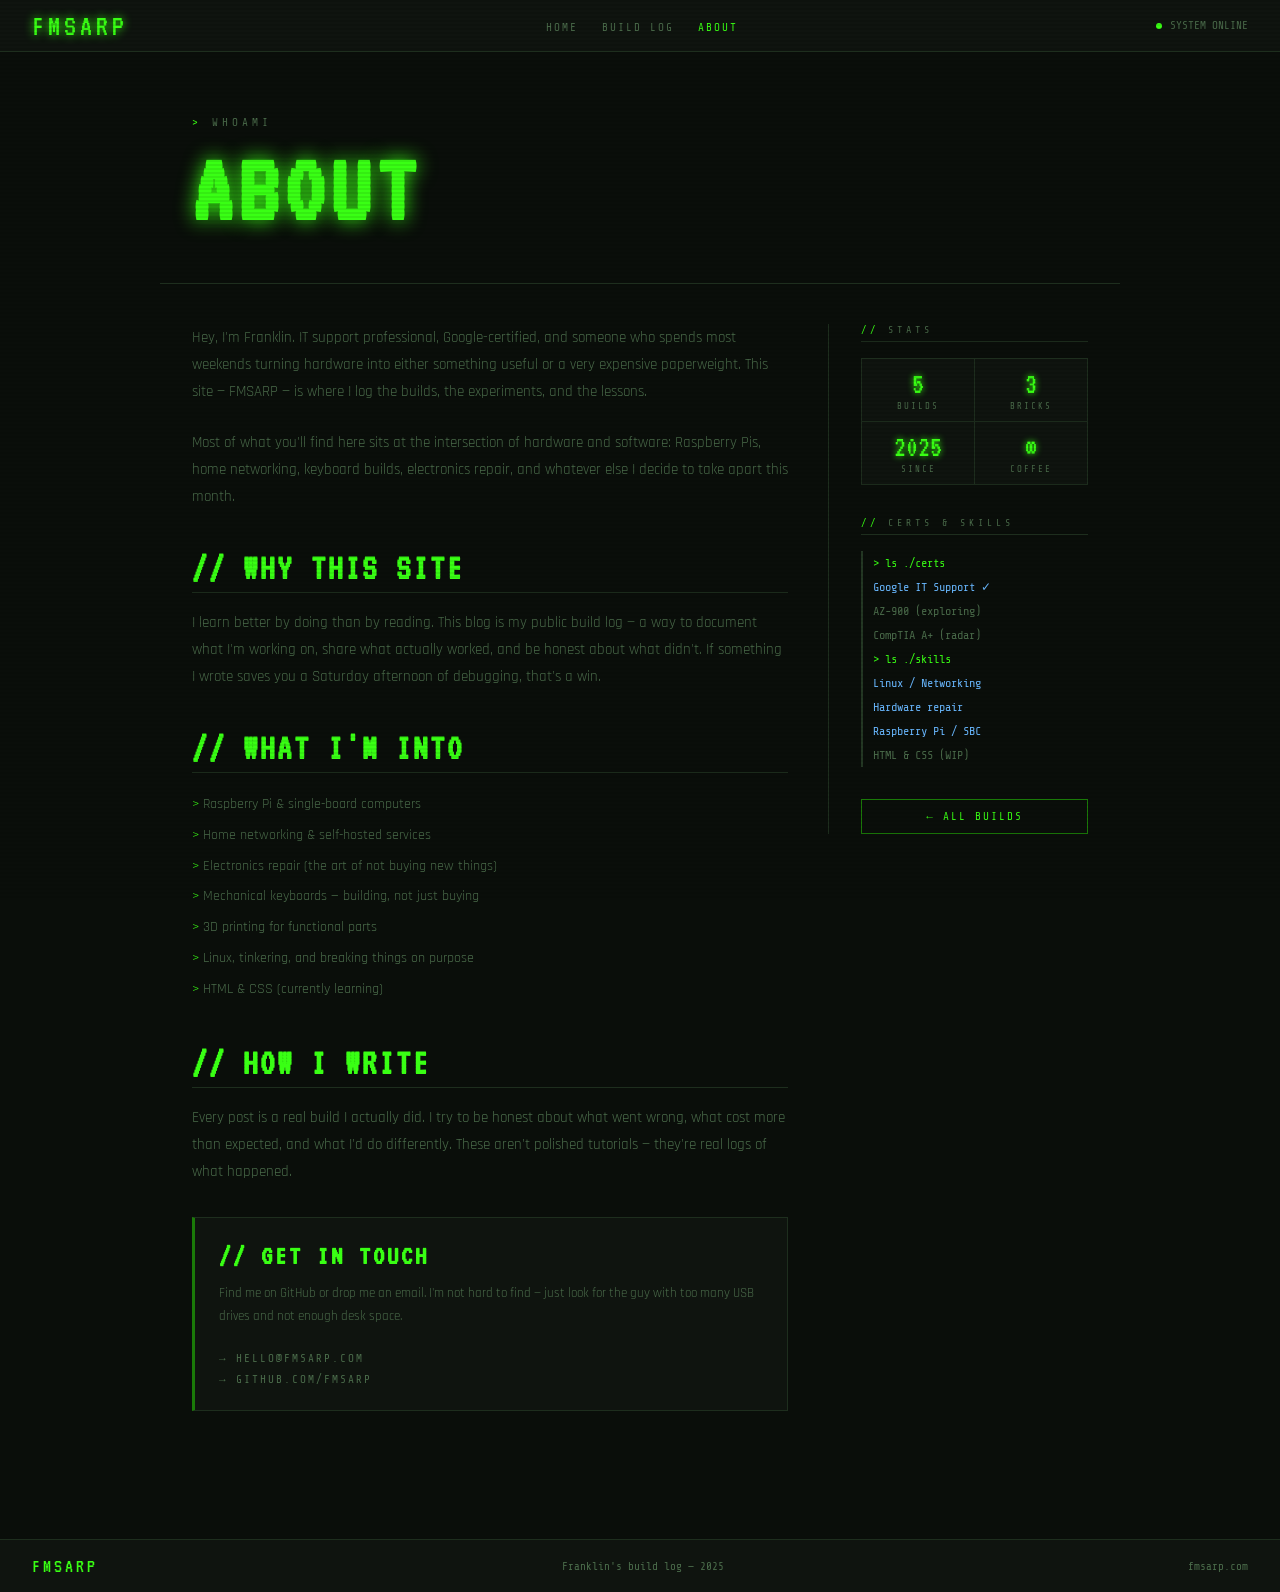
==== about.html @ 79f39f48 "Fixed mobile layout on about and post pages" ====
<!DOCTYPE html>
<html lang="en">
<head>
  <meta charset="UTF-8">
  <meta name="viewport" content="width=device-width, initial-scale=1.0">
  <title>About — FMSARP</title>
  <link rel="stylesheet" href="css/style.css">
  <style>
    .page-hero {
      padding: 4rem 2rem 3rem;
      max-width: 960px;
      margin: 0 auto;
      border-bottom: 1px solid var(--border);
    }

    .page-hero h1 {
      font-family: var(--font-display);
      font-size: clamp(60px, 12vw, 100px);
      color: var(--green);
      text-shadow: 0 0 20px var(--green);
      line-height: 0.9;
      letter-spacing: 6px;
    }

    main {
      max-width: 960px;
      margin: 0 auto;
      padding: 2.5rem 2rem 4rem;
      display: grid;
      grid-template-columns: 1fr 260px;
      gap: 2.5rem;
      align-items: start;
    }

    .about-content p {
      font-family: var(--font-body);
      font-size: 15px;
      color: var(--text-dim);
      line-height: 1.8;
      margin-bottom: 1.5rem;
    }

    .about-content h2 {
      font-family: var(--font-display);
      font-size: 36px;
      color: var(--green);
      letter-spacing: 3px;
      margin: 2.5rem 0 1rem;
      padding-bottom: 6px;
      border-bottom: 1px solid var(--border);
    }

    .about-content ul {
      font-family: var(--font-body);
      font-size: 14px;
      color: var(--text-dim);
      line-height: 2.2;
      padding-left: 0;
      margin-bottom: 1.5rem;
      list-style: none;
    }

    .about-content ul li::before { content: '> '; color: var(--green); }

    .contact-block {
      background: var(--bg2);
      border: 1px solid var(--border);
      border-left: 3px solid var(--green-dim);
      padding: 1.5rem;
      margin-top: 2rem;
    }

    .contact-block h3 {
      font-family: var(--font-display);
      font-size: 28px;
      color: var(--green);
      letter-spacing: 3px;
      margin-bottom: 0.75rem;
    }

    .contact-block p {
      font-family: var(--font-body);
      font-size: 13px;
      color: var(--text-dim);
      line-height: 1.8;
    }

    @media (max-width: 768px) {
      .page-hero { padding: 2rem 1rem 1.5rem; }
      main { grid-template-columns: 1fr !important; padding: 1.5rem 1rem 3rem; }
      aside { border-left: none; border-top: 1px solid var(--border); padding-left: 0; padding-top: 2rem; }
    }
  </style>
</head>
<body>

<nav>
  <a class="nav-logo" href="index.html">FMSARP</a>
  <ul class="nav-links">
    <li><a href="index.html">Home</a></li>
    <li><a href="index.html#builds">Build Log</a></li>
    <li><a href="about.html" class="active">About</a></li>
  </ul>
  <div class="nav-right">
    <div class="status-dot"></div>
    SYSTEM ONLINE
  </div>
</nav>

<div class="page-hero">
  <p style="font-size:11px; letter-spacing:4px; color:var(--text-dim); text-transform:uppercase; margin-bottom:1rem;"><span style="color:var(--green)">&gt;</span> whoami</p>
  <h1>ABOUT</h1>
</div>

<main>
  <div class="about-content">
    <p>Hey, I'm Franklin. IT support professional, Google-certified, and someone who spends most weekends turning hardware into either something useful or a very expensive paperweight. This site — FMSARP — is where I log the builds, the experiments, and the lessons.</p>

    <p>Most of what you'll find here sits at the intersection of hardware and software: Raspberry Pis, home networking, keyboard builds, electronics repair, and whatever else I decide to take apart this month.</p>

    <h2>// WHY THIS SITE</h2>

    <p>I learn better by doing than by reading. This blog is my public build log — a way to document what I'm working on, share what actually worked, and be honest about what didn't. If something I wrote saves you a Saturday afternoon of debugging, that's a win.</p>

    <h2>// WHAT I'M INTO</h2>

    <ul>
      <li>Raspberry Pi &amp; single-board computers</li>
      <li>Home networking &amp; self-hosted services</li>
      <li>Electronics repair (the art of not buying new things)</li>
      <li>Mechanical keyboards — building, not just buying</li>
      <li>3D printing for functional parts</li>
      <li>Linux, tinkering, and breaking things on purpose</li>
      <li>HTML &amp; CSS (currently learning)</li>
    </ul>

    <h2>// HOW I WRITE</h2>

    <p>Every post is a real build I actually did. I try to be honest about what went wrong, what cost more than expected, and what I'd do differently. These aren't polished tutorials — they're real logs of what happened.</p>

    <div class="contact-block">
      <h3>// GET IN TOUCH</h3>
      <p>Find me on GitHub or drop me an email. I'm not hard to find — just look for the guy with too many USB drives and not enough desk space.</p>
      <div style="margin-top:1rem; display:flex; flex-direction:column; gap:8px;">
        <a href="mailto:hello@fmsarp.com" style="font-size:11px; color:var(--text-dim); text-decoration:none; letter-spacing:2px; text-transform:uppercase; transition:color 0.15s;" onmouseover="this.style.color='var(--green)'" onmouseout="this.style.color='var(--text-dim)'">→ hello@fmsarp.com</a>
        <a href="https://github.com/fmsarp" target="_blank" style="font-size:11px; color:var(--text-dim); text-decoration:none; letter-spacing:2px; text-transform:uppercase; transition:color 0.15s;" onmouseover="this.style.color='var(--green)'" onmouseout="this.style.color='var(--text-dim)'">→ github.com/fmsarp</a>
      </div>
    </div>
  </div>

  <aside>
    <div class="sidebar-block">
      <span class="section-label">Stats</span>
      <div class="stat-grid" style="margin-top:1rem;">
        <div class="stat-item"><span class="stat-num">5</span><span class="stat-lbl">Builds</span></div>
        <div class="stat-item"><span class="stat-num">3</span><span class="stat-lbl">Bricks</span></div>
        <div class="stat-item"><span class="stat-num">2025</span><span class="stat-lbl">Since</span></div>
        <div class="stat-item"><span class="stat-num">∞</span><span class="stat-lbl">Coffee</span></div>
      </div>
    </div>

    <div class="sidebar-block">
      <span class="section-label">Certs &amp; skills</span>
      <div class="terminal-block" style="margin-top:1rem;">
        <div class="cmd">&gt; ls ./certs</div>
        <div class="out ok">Google IT Support ✓</div>
        <div class="out">AZ-900 (exploring)</div>
        <div class="out">CompTIA A+ (radar)</div>
        <div class="cmd">&gt; ls ./skills</div>
        <div class="out ok">Linux / Networking</div>
        <div class="out ok">Hardware repair</div>
        <div class="out ok">Raspberry Pi / SBC</div>
        <div class="out">HTML &amp; CSS (WIP)</div>
      </div>
    </div>

    <a class="btn-primary" href="index.html" style="text-align:center;">← All builds</a>
  </aside>
</main>

<footer>
  <span class="logo">FMSARP</span>
  <span>Franklin's build log &mdash; 2025</span>
  <span>fmsarp.com</span>
</footer>

</body>
</html>
---- css/style.css ----
@import url('https://fonts.googleapis.com/css2?family=Share+Tech+Mono&family=VT323&family=Rajdhani:wght@400;600&display=swap');

*, *::before, *::after { box-sizing: border-box; margin: 0; padding: 0; }

:root {
  --green: #39ff14;
  --green-dim: #1a7a08;
  --green-glow: rgba(57,255,20,0.12);
  --amber: #ffb300;
  --blue: #69b8ff;
  --red: #ff4444;
  --bg: #0a0e0a;
  --bg2: #0f140f;
  --bg3: #141a14;
  --bg4: #1a221a;
  --border: #1e2e1e;
  --border2: #243824;
  --text: #c8e6c9;
  --text-dim: #4a6b4a;
  --text-mid: #7aaa7a;
  --font-mono: 'Share Tech Mono', monospace;
  --font-display: 'VT323', monospace;
  --font-body: 'Rajdhani', sans-serif;
}

body {
  background: var(--bg);
  color: var(--text);
  font-family: var(--font-mono);
  min-height: 100vh;
  overflow-x: hidden;
}

body::after {
  content: '';
  position: fixed;
  inset: 0;
  background: repeating-linear-gradient(0deg, transparent, transparent 2px, rgba(0,0,0,0.07) 2px, rgba(0,0,0,0.07) 4px);
  pointer-events: none;
  z-index: 999;
}

/* NAV */
nav {
  border-bottom: 1px solid var(--border);
  padding: 0 2rem;
  display: flex;
  align-items: center;
  justify-content: space-between;
  height: 52px;
  background: var(--bg2);
  position: sticky;
  top: 0;
  z-index: 100;
}

.nav-logo {
  font-family: var(--font-display);
  font-size: 30px;
  color: var(--green);
  letter-spacing: 4px;
  text-shadow: 0 0 10px var(--green);
  text-decoration: none;
}

.nav-links { display: flex; gap: 1.5rem; list-style: none; }

.nav-links a {
  font-size: 11px;
  color: var(--text-dim);
  text-decoration: none;
  letter-spacing: 2px;
  text-transform: uppercase;
  transition: color 0.2s;
}

.nav-links a:hover, .nav-links a.active { color: var(--green); }

.nav-right {
  display: flex;
  align-items: center;
  gap: 8px;
  font-size: 11px;
  color: var(--text-dim);
}

.status-dot {
  width: 6px; height: 6px;
  border-radius: 50%;
  background: var(--green);
  animation: blink 1.4s step-end infinite;
}

@keyframes blink { 0%,100%{opacity:1} 50%{opacity:0.15} }

/* TICKER */
.ticker {
  border-bottom: 1px solid var(--border);
  padding: 7px 0;
  background: var(--bg3);
  font-size: 11px;
  color: var(--text-dim);
  letter-spacing: 2px;
  text-transform: uppercase;
  white-space: nowrap;
  overflow: hidden;
}

.ticker-inner { display: inline-block; animation: scroll-left 32s linear infinite; }
.ticker-inner span { color: var(--green); margin: 0 12px; }

@keyframes scroll-left { from { transform: translateX(0); } to { transform: translateX(-50%); } }

/* SECTION LABEL */
.section-label { font-size: 10px; letter-spacing: 4px; text-transform: uppercase; color: var(--text-dim); }
.section-label::before { content: '// '; color: var(--green); }

.section-header {
  display: flex;
  align-items: center;
  justify-content: space-between;
  margin-bottom: 1.5rem;
  padding-bottom: 8px;
  border-bottom: 1px solid var(--border);
}

.section-header-right { font-size: 10px; color: var(--text-dim); letter-spacing: 1px; }

/* BUTTONS */
.btn-primary {
  display: inline-block;
  padding: 10px 20px;
  background: transparent;
  border: 1px solid var(--green-dim);
  color: var(--green);
  font-family: var(--font-mono);
  font-size: 11px;
  letter-spacing: 2px;
  text-transform: uppercase;
  text-decoration: none;
  cursor: pointer;
  transition: background 0.2s, border-color 0.2s;
}

.btn-primary:hover { background: var(--green-glow); border-color: var(--green); }

.btn-secondary {
  display: inline-block;
  padding: 10px 20px;
  background: transparent;
  border: 1px solid var(--border2);
  color: var(--text-dim);
  font-family: var(--font-mono);
  font-size: 11px;
  letter-spacing: 2px;
  text-transform: uppercase;
  text-decoration: none;
  cursor: pointer;
  transition: color 0.2s, border-color 0.2s;
}

.btn-secondary:hover { color: var(--text); border-color: var(--text-dim); }

/* TAG PILLS */
.tag-cloud { display: flex; flex-wrap: wrap; gap: 6px; }

.tag-pill {
  font-size: 10px;
  padding: 3px 9px;
  border: 1px solid var(--border);
  background: transparent;
  color: var(--text-dim);
  cursor: pointer;
  transition: all 0.15s;
  letter-spacing: 1px;
  text-transform: uppercase;
  font-family: var(--font-mono);
  text-decoration: none;
  display: inline-block;
}

.tag-pill:hover { color: var(--green); border-color: var(--green-dim); }

/* SIDEBAR */
aside { border-left: 1px solid var(--border); padding-left: 2rem; display: flex; flex-direction: column; gap: 2rem; }

.sidebar-block .section-label { display: block; margin-bottom: 1rem; padding-bottom: 6px; border-bottom: 1px solid var(--border); }

/* STAT GRID */
.stat-grid { display: grid; grid-template-columns: 1fr 1fr; gap: 1px; background: var(--border); border: 1px solid var(--border); }

.stat-item { background: var(--bg2); padding: 10px; text-align: center; }

.stat-num { font-family: var(--font-display); font-size: 30px; color: var(--green); display: block; line-height: 1; text-shadow: 0 0 6px var(--green); }

.stat-lbl { font-size: 9px; color: var(--text-dim); letter-spacing: 2px; text-transform: uppercase; margin-top: 2px; display: block; }

/* TERMINAL BLOCK */
.terminal-block { font-size: 12px; color: var(--text-dim); line-height: 2; border-left: 2px solid var(--border2); padding-left: 10px; }
.terminal-block .cmd { color: var(--green); }
.terminal-block .out { color: var(--text-dim); }
.terminal-block .out.ok { color: var(--blue); }
.terminal-block a { color: var(--text-dim); text-decoration: none; transition: color 0.15s; }
.terminal-block a:hover { color: var(--green); }

/* IMAGES */
img {
  max-width: 100%;
  height: auto;
  display: block;
}

.post-image {
  margin: 1.5rem 0;
  border: 1px solid var(--border);
  border-left: 2px solid var(--green-dim);
}

.post-image img {
  width: 100%;
  max-height: 480px;
  object-fit: cover;
  object-position: center;
}

.post-image figcaption {
  font-size: 11px;
  color: var(--text-dim);
  letter-spacing: 2px;
  text-transform: uppercase;
  padding: 8px 12px;
  background: var(--bg3);
  border-top: 1px solid var(--border);
}

.post-image figcaption::before { content: '// '; color: var(--green); }

/* FOOTER */
footer {
  border-top: 1px solid var(--border);
  padding: 1rem 2rem;
  display: flex;
  justify-content: space-between;
  align-items: center;
  font-size: 11px;
  color: var(--text-dim);
  margin-top: 4rem;
  background: var(--bg2);
}

footer .logo { color: var(--green); font-family: var(--font-display); font-size: 20px; letter-spacing: 3px; }

/* =====================
   RESPONSIVE / MOBILE
   ===================== */

@media (max-width: 768px) {

  /* NAV — hide links, show logo + status only */
  nav { padding: 0 1rem; }
  .nav-links { display: none; }
  .nav-right { font-size: 10px; }

  /* HERO */
  .hero,
  .page-hero {
    padding: 2rem 1rem 1.5rem;
    grid-template-columns: 1fr !important;
  }

  .hero-meta,
  .hero-cta { display: none; }

  /* MAIN LAYOUT — stack sidebar below content */
  main {
    grid-template-columns: 1fr !important;
    padding: 1.5rem 1rem 3rem;
    gap: 2rem;
  }

  /* SIDEBAR — remove left border when stacked */
  aside {
    border-left: none;
    border-top: 1px solid var(--border);
    padding-left: 0;
    padding-top: 2rem;
  }

  /* POST CARDS */
  .post-card { padding: 1rem; }

  /* TICKER — slightly smaller */
  .ticker { font-size: 10px; }

  /* FOOTER — stack vertically */
  footer {
    flex-direction: column;
    gap: 6px;
    text-align: center;
    padding: 1rem;
  }

  /* IMAGES — full height on mobile */
  .post-image img { max-height: 260px; }

  /* BUTTONS — full width on mobile */
  .btn-primary,
  .btn-secondary {
    display: block;
    text-align: center;
    width: 100%;
  }

  /* POST HERO */
  .post-hero { padding: 2rem 1rem 1.5rem; }

  .nav-posts { grid-template-columns: 1fr !important; }

  /* IDENTITY / SKILLS / CERT / CONTACT GRIDS */
  .identity-strip,
  .skills-grid,
  .cert-grid,
  .builds-grid,
  .contact-grid { grid-template-columns: 1fr !important; }

  .contact-block { grid-template-columns: 1fr !important; }

  /* STAT GRID — keep 2 cols on mobile, it fits */
  .stat-grid { grid-template-columns: 1fr 1fr; }

  /* TABLE — allow horizontal scroll */
  .parts-table { display: block; overflow-x: auto; }

  /* PRE / CODE BLOCKS */
  pre { font-size: 11px; padding: 1rem; }
}

@media (max-width: 480px) {
  .hero h1,
  .page-hero h1 { font-size: 64px; }

  .post-hero h1 { font-size: 36px !important; }

  nav { height: 46px; }

  .nav-logo { font-size: 24px; }
}
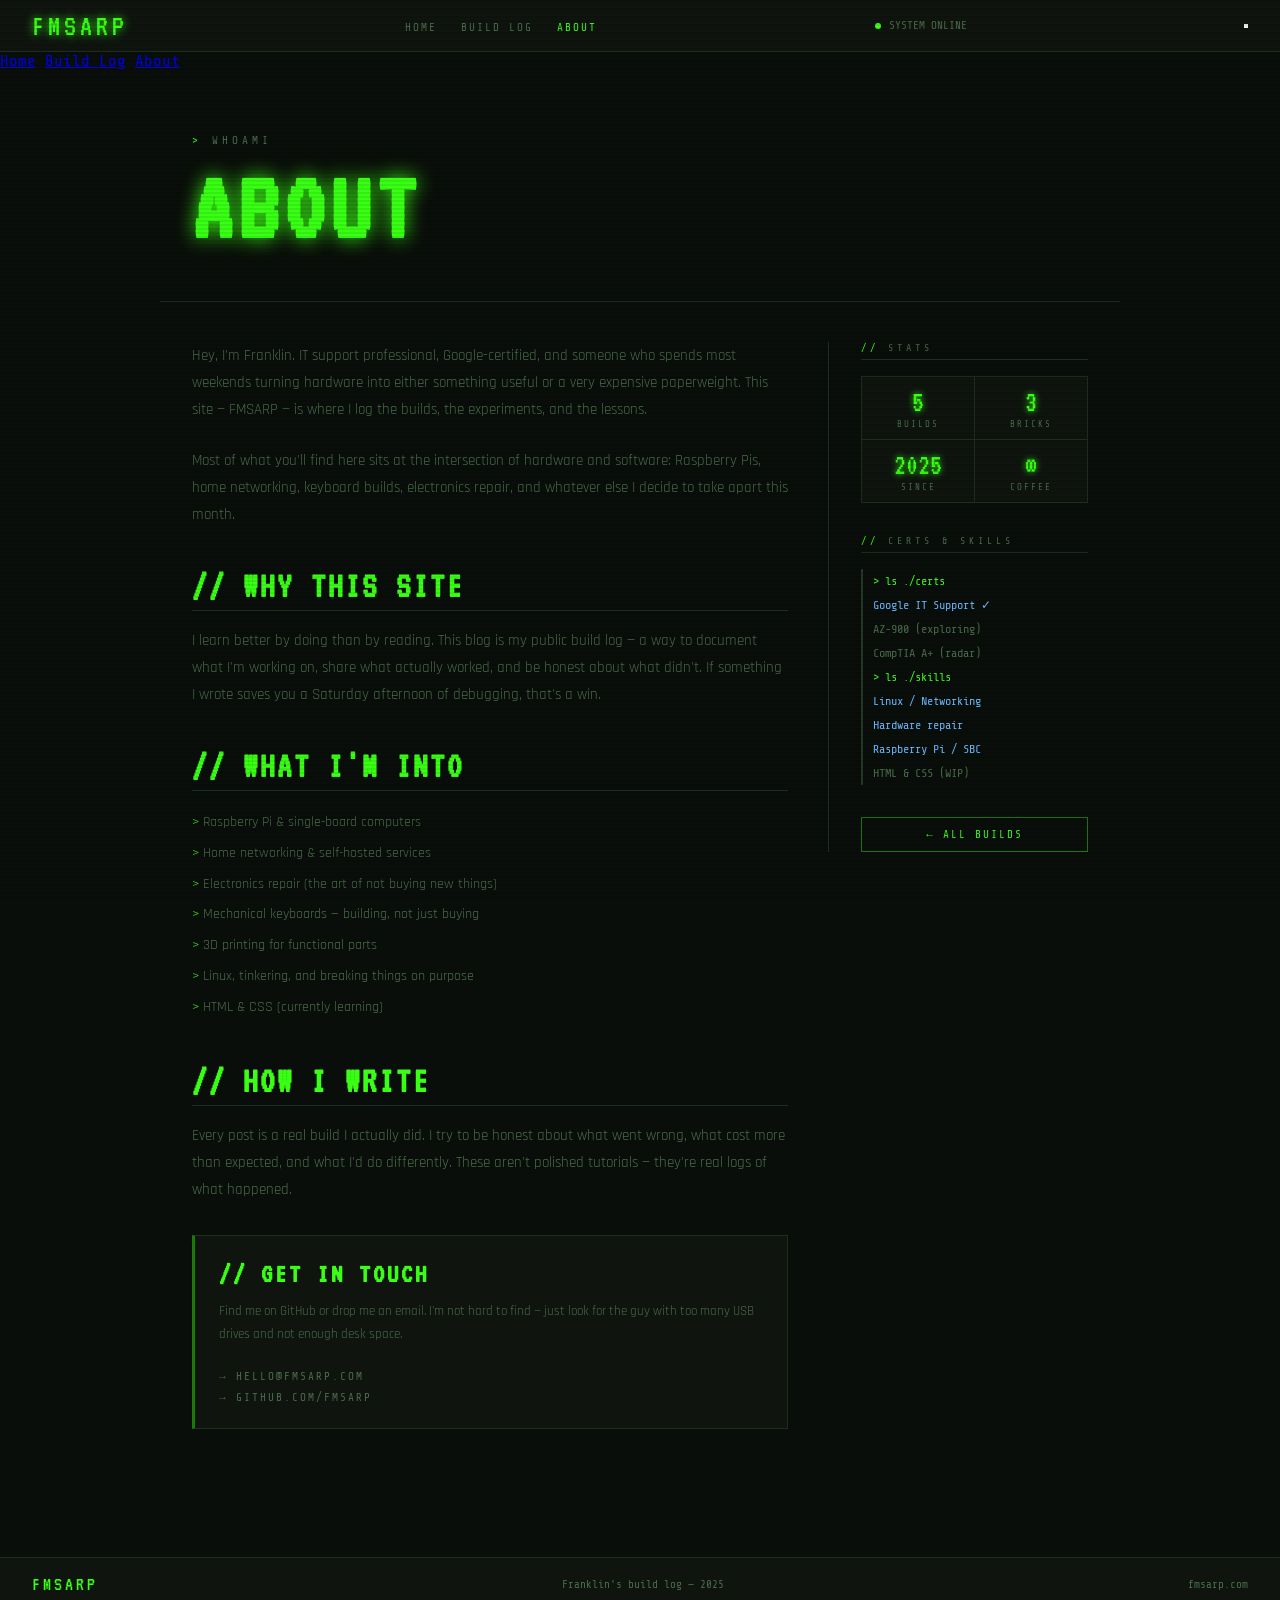
==== commit 7df15638: "fix mobile nav and layout" ====
--- a/about.html
+++ b/about.html
@@ -90,6 +90,20 @@
       main { grid-template-columns: 1fr !important; padding: 1.5rem 1rem 3rem; }
       aside { border-left: none; border-top: 1px solid var(--border); padding-left: 0; padding-top: 2rem; }
     }
+
+    @media (max-width: 768px) {
+      .page-hero, .hero, .post-hero { padding: 2rem 1rem 1.5rem !important; grid-template-columns: 1fr !important; }
+      main { grid-template-columns: 1fr !important; padding: 1.5rem 1rem 3rem !important; gap: 1.5rem !important; }
+      .post-content { max-width: 100% !important; }
+      aside { border-left: none !important; border-top: 1px solid var(--border); padding-left: 0 !important; padding-top: 2rem; }
+      .nav-posts { grid-template-columns: 1fr !important; }
+      .parts-table { display: block; overflow-x: auto; }
+      pre { font-size: 11px !important; padding: 0.75rem !important; overflow-x: auto; }
+      .hero-meta, .hero-cta { display: none !important; }
+    }
+    @media (max-width: 480px) {
+      .post-hero h1, h1 { font-size: 48px !important; }
+    }
   </style>
 </head>
 <body>
@@ -105,7 +119,15 @@
     <div class="status-dot"></div>
     SYSTEM ONLINE
   </div>
+  <button class="nav-hamburger" onclick="toggleMenu()" aria-label="Menu">
+    <span></span><span></span><span></span>
+  </button>
 </nav>
+<div class="nav-mobile-menu" id="mobileMenu">
+  <a href="index.html">Home</a>
+  <a href="index.html#builds">Build Log</a>
+  <a href="about.html" class="active">About</a>
+</div>
 
 <div class="page-hero">
   <p style="font-size:11px; letter-spacing:4px; color:var(--text-dim); text-transform:uppercase; margin-bottom:1rem;"><span style="color:var(--green)">&gt;</span> whoami</p>
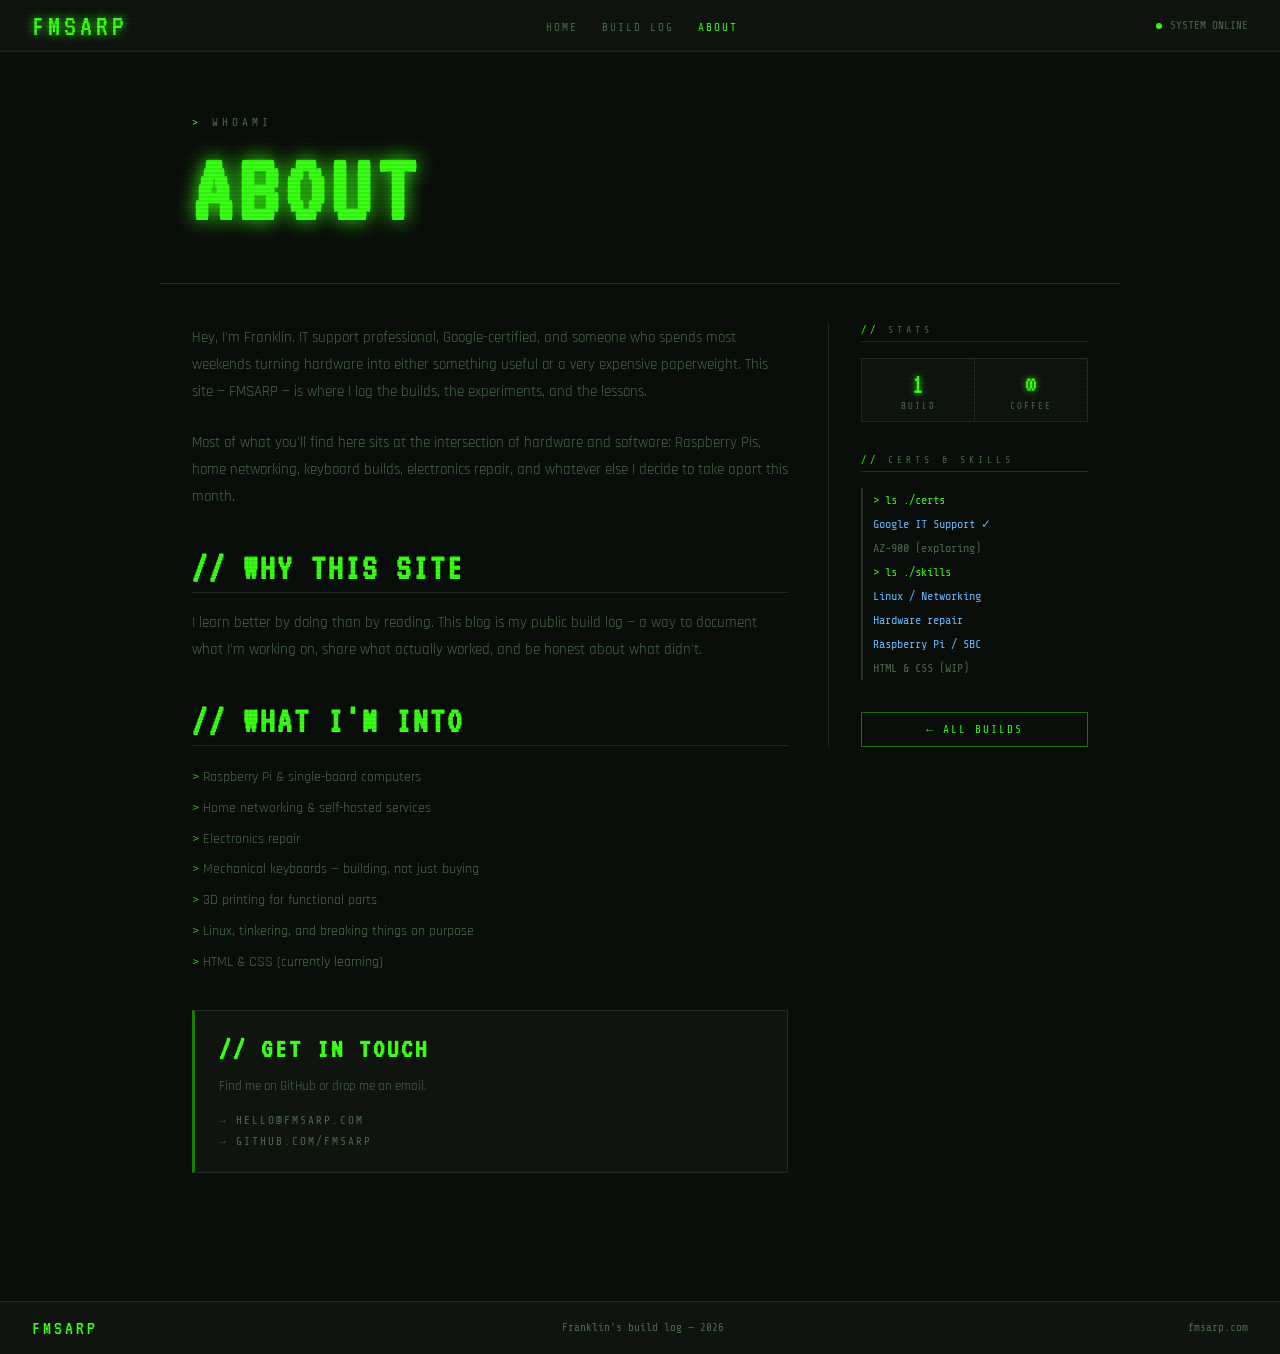
==== commit 5508ca67: "Clean rebuild — 1 post, mobile nav fixed" ====
--- a/about.html
+++ b/about.html
@@ -51,15 +51,13 @@
     }
 
     .about-content ul {
+      list-style: none;
       font-family: var(--font-body);
       font-size: 14px;
       color: var(--text-dim);
       line-height: 2.2;
-      padding-left: 0;
       margin-bottom: 1.5rem;
-      list-style: none;
     }
-
     .about-content ul li::before { content: '> '; color: var(--green); }
 
     .contact-block {
@@ -69,7 +67,6 @@
       padding: 1.5rem;
       margin-top: 2rem;
     }
-
     .contact-block h3 {
       font-family: var(--font-display);
       font-size: 28px;
@@ -77,32 +74,24 @@
       letter-spacing: 3px;
       margin-bottom: 0.75rem;
     }
-
     .contact-block p {
       font-family: var(--font-body);
       font-size: 13px;
       color: var(--text-dim);
       line-height: 1.8;
+      margin-bottom: 1rem;
     }
+    .contact-links { display: flex; flex-direction: column; gap: 8px; }
+    .contact-link {
+      font-size: 11px; color: var(--text-dim); text-decoration: none;
+      letter-spacing: 2px; text-transform: uppercase; transition: color 0.15s;
+    }
+    .contact-link::before { content: '→ '; color: var(--green-dim); }
+    .contact-link:hover { color: var(--green); }
 
     @media (max-width: 768px) {
       .page-hero { padding: 2rem 1rem 1.5rem; }
-      main { grid-template-columns: 1fr !important; padding: 1.5rem 1rem 3rem; }
-      aside { border-left: none; border-top: 1px solid var(--border); padding-left: 0; padding-top: 2rem; }
-    }
-
-    @media (max-width: 768px) {
-      .page-hero, .hero, .post-hero { padding: 2rem 1rem 1.5rem !important; grid-template-columns: 1fr !important; }
-      main { grid-template-columns: 1fr !important; padding: 1.5rem 1rem 3rem !important; gap: 1.5rem !important; }
-      .post-content { max-width: 100% !important; }
-      aside { border-left: none !important; border-top: 1px solid var(--border); padding-left: 0 !important; padding-top: 2rem; }
-      .nav-posts { grid-template-columns: 1fr !important; }
-      .parts-table { display: block; overflow-x: auto; }
-      pre { font-size: 11px !important; padding: 0.75rem !important; overflow-x: auto; }
-      .hero-meta, .hero-cta { display: none !important; }
-    }
-    @media (max-width: 480px) {
-      .post-hero h1, h1 { font-size: 48px !important; }
+      main { grid-template-columns: 1fr; padding: 1.5rem 1rem 3rem; gap: 2rem; }
     }
   </style>
 </head>
@@ -123,6 +112,7 @@
     <span></span><span></span><span></span>
   </button>
 </nav>
+
 <div class="nav-mobile-menu" id="mobileMenu">
   <a href="index.html">Home</a>
   <a href="index.html#builds">Build Log</a>
@@ -141,31 +131,25 @@
     <p>Most of what you'll find here sits at the intersection of hardware and software: Raspberry Pis, home networking, keyboard builds, electronics repair, and whatever else I decide to take apart this month.</p>
 
     <h2>// WHY THIS SITE</h2>
-
-    <p>I learn better by doing than by reading. This blog is my public build log — a way to document what I'm working on, share what actually worked, and be honest about what didn't. If something I wrote saves you a Saturday afternoon of debugging, that's a win.</p>
+    <p>I learn better by doing than by reading. This blog is my public build log — a way to document what I'm working on, share what actually worked, and be honest about what didn't.</p>
 
     <h2>// WHAT I'M INTO</h2>
-
     <ul>
       <li>Raspberry Pi &amp; single-board computers</li>
       <li>Home networking &amp; self-hosted services</li>
-      <li>Electronics repair (the art of not buying new things)</li>
+      <li>Electronics repair</li>
       <li>Mechanical keyboards — building, not just buying</li>
       <li>3D printing for functional parts</li>
       <li>Linux, tinkering, and breaking things on purpose</li>
       <li>HTML &amp; CSS (currently learning)</li>
     </ul>
 
-    <h2>// HOW I WRITE</h2>
-
-    <p>Every post is a real build I actually did. I try to be honest about what went wrong, what cost more than expected, and what I'd do differently. These aren't polished tutorials — they're real logs of what happened.</p>
-
     <div class="contact-block">
       <h3>// GET IN TOUCH</h3>
-      <p>Find me on GitHub or drop me an email. I'm not hard to find — just look for the guy with too many USB drives and not enough desk space.</p>
-      <div style="margin-top:1rem; display:flex; flex-direction:column; gap:8px;">
-        <a href="mailto:hello@fmsarp.com" style="font-size:11px; color:var(--text-dim); text-decoration:none; letter-spacing:2px; text-transform:uppercase; transition:color 0.15s;" onmouseover="this.style.color='var(--green)'" onmouseout="this.style.color='var(--text-dim)'">→ hello@fmsarp.com</a>
-        <a href="https://github.com/fmsarp" target="_blank" style="font-size:11px; color:var(--text-dim); text-decoration:none; letter-spacing:2px; text-transform:uppercase; transition:color 0.15s;" onmouseover="this.style.color='var(--green)'" onmouseout="this.style.color='var(--text-dim)'">→ github.com/fmsarp</a>
+      <p>Find me on GitHub or drop me an email.</p>
+      <div class="contact-links">
+        <a class="contact-link" href="mailto:hello@fmsarp.com">hello@fmsarp.com</a>
+        <a class="contact-link" href="https://github.com/fmsarp" target="_blank">github.com/fmsarp</a>
       </div>
     </div>
   </div>
@@ -174,9 +158,7 @@
     <div class="sidebar-block">
       <span class="section-label">Stats</span>
       <div class="stat-grid" style="margin-top:1rem;">
-        <div class="stat-item"><span class="stat-num">5</span><span class="stat-lbl">Builds</span></div>
-        <div class="stat-item"><span class="stat-num">3</span><span class="stat-lbl">Bricks</span></div>
-        <div class="stat-item"><span class="stat-num">2025</span><span class="stat-lbl">Since</span></div>
+        <div class="stat-item"><span class="stat-num">1</span><span class="stat-lbl">Build</span></div>
         <div class="stat-item"><span class="stat-num">∞</span><span class="stat-lbl">Coffee</span></div>
       </div>
     </div>
@@ -187,7 +169,6 @@
         <div class="cmd">&gt; ls ./certs</div>
         <div class="out ok">Google IT Support ✓</div>
         <div class="out">AZ-900 (exploring)</div>
-        <div class="out">CompTIA A+ (radar)</div>
         <div class="cmd">&gt; ls ./skills</div>
         <div class="out ok">Linux / Networking</div>
         <div class="out ok">Hardware repair</div>
@@ -202,9 +183,10 @@
 
 <footer>
   <span class="logo">FMSARP</span>
-  <span>Franklin's build log &mdash; 2025</span>
+  <span>Franklin's build log &mdash; 2026</span>
   <span>fmsarp.com</span>
 </footer>
 
+<script src="js/nav.js"></script>
 </body>
 </html>
--- a/css/style.css
+++ b/css/style.css
@@ -40,7 +40,7 @@
   z-index: 999;
 }
 
-/* NAV */
+/* ── NAV ── */
 nav {
   border-bottom: 1px solid var(--border);
   padding: 0 2rem;
@@ -84,6 +84,48 @@
   color: var(--text-dim);
 }
 
+/* Hamburger — hidden on desktop */
+.nav-hamburger {
+  display: none;
+  flex-direction: column;
+  gap: 5px;
+  cursor: pointer;
+  background: none;
+  border: none;
+  padding: 4px;
+}
+.nav-hamburger span {
+  display: block;
+  width: 22px;
+  height: 2px;
+  background: var(--green);
+}
+
+/* Mobile dropdown */
+.nav-mobile-menu {
+  display: none;
+  position: fixed;
+  top: 52px;
+  left: 0; right: 0;
+  background: var(--bg2);
+  border-bottom: 1px solid var(--border);
+  z-index: 99;
+  flex-direction: column;
+}
+.nav-mobile-menu.open { display: flex; }
+.nav-mobile-menu a {
+  font-size: 13px;
+  color: var(--text-dim);
+  text-decoration: none;
+  letter-spacing: 2px;
+  text-transform: uppercase;
+  padding: 14px 1.5rem;
+  border-bottom: 1px solid var(--border);
+  transition: color 0.2s;
+}
+.nav-mobile-menu a:last-child { border-bottom: none; }
+.nav-mobile-menu a:hover, .nav-mobile-menu a.active { color: var(--green); }
+
 .status-dot {
   width: 6px; height: 6px;
   border-radius: 50%;
@@ -93,7 +135,7 @@
 
 @keyframes blink { 0%,100%{opacity:1} 50%{opacity:0.15} }
 
-/* TICKER */
+/* ── TICKER ── */
 .ticker {
   border-bottom: 1px solid var(--border);
   padding: 7px 0;
@@ -105,13 +147,11 @@
   white-space: nowrap;
   overflow: hidden;
 }
-
 .ticker-inner { display: inline-block; animation: scroll-left 32s linear infinite; }
 .ticker-inner span { color: var(--green); margin: 0 12px; }
-
 @keyframes scroll-left { from { transform: translateX(0); } to { transform: translateX(-50%); } }
 
-/* SECTION LABEL */
+/* ── LABELS ── */
 .section-label { font-size: 10px; letter-spacing: 4px; text-transform: uppercase; color: var(--text-dim); }
 .section-label::before { content: '// '; color: var(--green); }
 
@@ -123,10 +163,9 @@
   padding-bottom: 8px;
   border-bottom: 1px solid var(--border);
 }
-
 .section-header-right { font-size: 10px; color: var(--text-dim); letter-spacing: 1px; }
 
-/* BUTTONS */
+/* ── BUTTONS ── */
 .btn-primary {
   display: inline-block;
   padding: 10px 20px;
@@ -141,7 +180,6 @@
   cursor: pointer;
   transition: background 0.2s, border-color 0.2s;
 }
-
 .btn-primary:hover { background: var(--green-glow); border-color: var(--green); }
 
 .btn-secondary {
@@ -158,12 +196,10 @@
   cursor: pointer;
   transition: color 0.2s, border-color 0.2s;
 }
-
 .btn-secondary:hover { color: var(--text); border-color: var(--text-dim); }
 
-/* TAG PILLS */
+/* ── TAGS ── */
 .tag-cloud { display: flex; flex-wrap: wrap; gap: 6px; }
-
 .tag-pill {
   font-size: 10px;
   padding: 3px 9px;
@@ -178,24 +214,36 @@
   text-decoration: none;
   display: inline-block;
 }
-
 .tag-pill:hover { color: var(--green); border-color: var(--green-dim); }
 
-/* SIDEBAR */
-aside { border-left: 1px solid var(--border); padding-left: 2rem; display: flex; flex-direction: column; gap: 2rem; }
-
-.sidebar-block .section-label { display: block; margin-bottom: 1rem; padding-bottom: 6px; border-bottom: 1px solid var(--border); }
-
-/* STAT GRID */
-.stat-grid { display: grid; grid-template-columns: 1fr 1fr; gap: 1px; background: var(--border); border: 1px solid var(--border); }
-
+/* ── SIDEBAR ── */
+aside {
+  border-left: 1px solid var(--border);
+  padding-left: 2rem;
+  display: flex;
+  flex-direction: column;
+  gap: 2rem;
+}
+.sidebar-block .section-label {
+  display: block;
+  margin-bottom: 1rem;
+  padding-bottom: 6px;
+  border-bottom: 1px solid var(--border);
+}
+
+/* ── STATS ── */
+.stat-grid {
+  display: grid;
+  grid-template-columns: 1fr 1fr;
+  gap: 1px;
+  background: var(--border);
+  border: 1px solid var(--border);
+}
 .stat-item { background: var(--bg2); padding: 10px; text-align: center; }
-
 .stat-num { font-family: var(--font-display); font-size: 30px; color: var(--green); display: block; line-height: 1; text-shadow: 0 0 6px var(--green); }
-
 .stat-lbl { font-size: 9px; color: var(--text-dim); letter-spacing: 2px; text-transform: uppercase; margin-top: 2px; display: block; }
 
-/* TERMINAL BLOCK */
+/* ── TERMINAL BLOCK ── */
 .terminal-block { font-size: 12px; color: var(--text-dim); line-height: 2; border-left: 2px solid var(--border2); padding-left: 10px; }
 .terminal-block .cmd { color: var(--green); }
 .terminal-block .out { color: var(--text-dim); }
@@ -203,26 +251,20 @@
 .terminal-block a { color: var(--text-dim); text-decoration: none; transition: color 0.15s; }
 .terminal-block a:hover { color: var(--green); }
 
-/* IMAGES */
-img {
-  max-width: 100%;
-  height: auto;
-  display: block;
-}
+/* ── IMAGES ── */
+img { max-width: 100%; height: auto; display: block; }
 
 .post-image {
   margin: 1.5rem 0;
   border: 1px solid var(--border);
   border-left: 2px solid var(--green-dim);
 }
-
 .post-image img {
   width: 100%;
   max-height: 480px;
   object-fit: cover;
   object-position: center;
 }
-
 .post-image figcaption {
   font-size: 11px;
   color: var(--text-dim);
@@ -232,10 +274,9 @@
   background: var(--bg3);
   border-top: 1px solid var(--border);
 }
-
 .post-image figcaption::before { content: '// '; color: var(--green); }
 
-/* FOOTER */
+/* ── FOOTER ── */
 footer {
   border-top: 1px solid var(--border);
   padding: 1rem 2rem;
@@ -247,38 +288,19 @@
   margin-top: 4rem;
   background: var(--bg2);
 }
-
 footer .logo { color: var(--green); font-family: var(--font-display); font-size: 20px; letter-spacing: 3px; }
 
-/* =====================
-   RESPONSIVE / MOBILE
-   ===================== */
-
+/* ══════════════════════════
+   MOBILE
+══════════════════════════ */
 @media (max-width: 768px) {
-
-  /* NAV — hide links, show logo + status only */
   nav { padding: 0 1rem; }
   .nav-links { display: none; }
-  .nav-right { font-size: 10px; }
-
-  /* HERO */
-  .hero,
-  .page-hero {
-    padding: 2rem 1rem 1.5rem;
-    grid-template-columns: 1fr !important;
-  }
-
-  .hero-meta,
-  .hero-cta { display: none; }
-
-  /* MAIN LAYOUT — stack sidebar below content */
-  main {
-    grid-template-columns: 1fr !important;
-    padding: 1.5rem 1rem 3rem;
-    gap: 2rem;
-  }
-
-  /* SIDEBAR — remove left border when stacked */
+  .nav-right { display: none; }
+  .nav-hamburger { display: flex; }
+
+  .ticker { font-size: 10px; }
+
   aside {
     border-left: none;
     border-top: 1px solid var(--border);
@@ -286,62 +308,20 @@
     padding-top: 2rem;
   }
 
-  /* POST CARDS */
-  .post-card { padding: 1rem; }
-
-  /* TICKER — slightly smaller */
-  .ticker { font-size: 10px; }
-
-  /* FOOTER — stack vertically */
+  .stat-grid { grid-template-columns: 1fr 1fr; }
+
+  .post-image img { max-height: 240px; }
+
+  .btn-primary, .btn-secondary {
+    display: block;
+    text-align: center;
+    width: 100%;
+  }
+
   footer {
     flex-direction: column;
     gap: 6px;
     text-align: center;
     padding: 1rem;
   }
-
-  /* IMAGES — full height on mobile */
-  .post-image img { max-height: 260px; }
-
-  /* BUTTONS — full width on mobile */
-  .btn-primary,
-  .btn-secondary {
-    display: block;
-    text-align: center;
-    width: 100%;
-  }
-
-  /* POST HERO */
-  .post-hero { padding: 2rem 1rem 1.5rem; }
-
-  .nav-posts { grid-template-columns: 1fr !important; }
-
-  /* IDENTITY / SKILLS / CERT / CONTACT GRIDS */
-  .identity-strip,
-  .skills-grid,
-  .cert-grid,
-  .builds-grid,
-  .contact-grid { grid-template-columns: 1fr !important; }
-
-  .contact-block { grid-template-columns: 1fr !important; }
-
-  /* STAT GRID — keep 2 cols on mobile, it fits */
-  .stat-grid { grid-template-columns: 1fr 1fr; }
-
-  /* TABLE — allow horizontal scroll */
-  .parts-table { display: block; overflow-x: auto; }
-
-  /* PRE / CODE BLOCKS */
-  pre { font-size: 11px; padding: 1rem; }
-}
-
-@media (max-width: 480px) {
-  .hero h1,
-  .page-hero h1 { font-size: 64px; }
-
-  .post-hero h1 { font-size: 36px !important; }
-
-  nav { height: 46px; }
-
-  .nav-logo { font-size: 24px; }
-}
+}
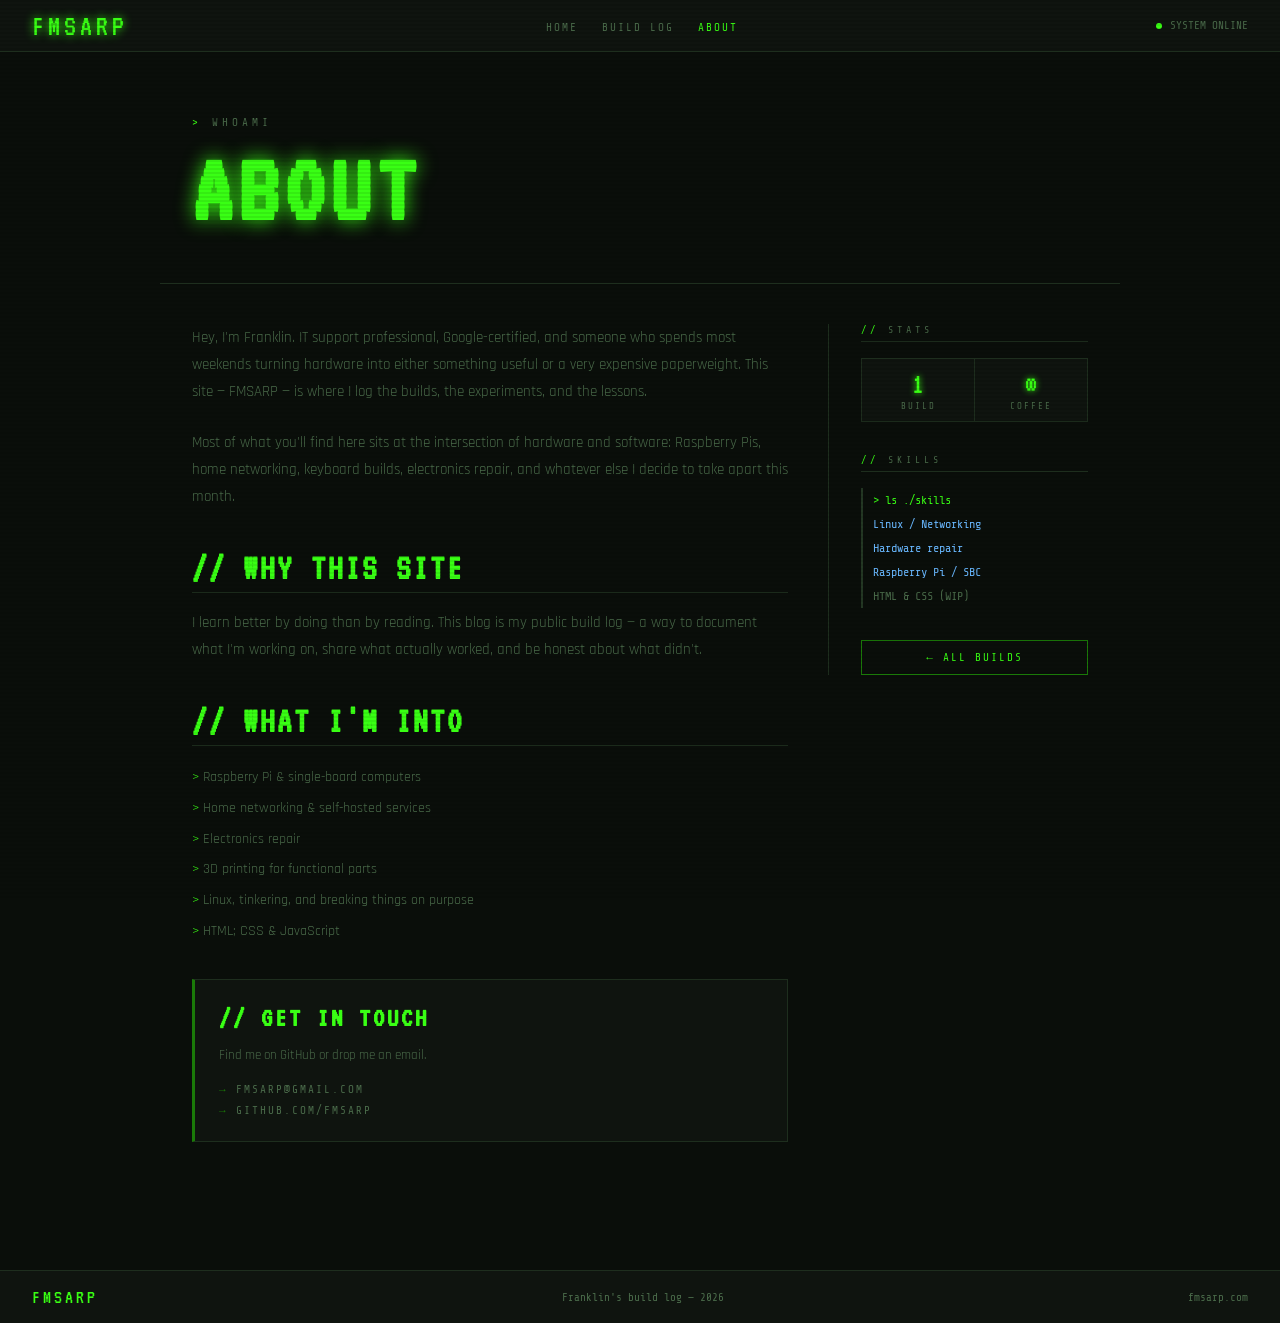
==== commit 6653ca9b: "about page contact correction" ====
--- a/about.html
+++ b/about.html
@@ -1,192 +1,246 @@
-<!DOCTYPE html>
+<!doctype html>
 <html lang="en">
-<head>
-  <meta charset="UTF-8">
-  <meta name="viewport" content="width=device-width, initial-scale=1.0">
-  <title>About — FMSARP</title>
-  <link rel="stylesheet" href="css/style.css">
-  <style>
-    .page-hero {
-      padding: 4rem 2rem 3rem;
-      max-width: 960px;
-      margin: 0 auto;
-      border-bottom: 1px solid var(--border);
-    }
-
-    .page-hero h1 {
-      font-family: var(--font-display);
-      font-size: clamp(60px, 12vw, 100px);
-      color: var(--green);
-      text-shadow: 0 0 20px var(--green);
-      line-height: 0.9;
-      letter-spacing: 6px;
-    }
-
-    main {
-      max-width: 960px;
-      margin: 0 auto;
-      padding: 2.5rem 2rem 4rem;
-      display: grid;
-      grid-template-columns: 1fr 260px;
-      gap: 2.5rem;
-      align-items: start;
-    }
-
-    .about-content p {
-      font-family: var(--font-body);
-      font-size: 15px;
-      color: var(--text-dim);
-      line-height: 1.8;
-      margin-bottom: 1.5rem;
-    }
-
-    .about-content h2 {
-      font-family: var(--font-display);
-      font-size: 36px;
-      color: var(--green);
-      letter-spacing: 3px;
-      margin: 2.5rem 0 1rem;
-      padding-bottom: 6px;
-      border-bottom: 1px solid var(--border);
-    }
-
-    .about-content ul {
-      list-style: none;
-      font-family: var(--font-body);
-      font-size: 14px;
-      color: var(--text-dim);
-      line-height: 2.2;
-      margin-bottom: 1.5rem;
-    }
-    .about-content ul li::before { content: '> '; color: var(--green); }
-
-    .contact-block {
-      background: var(--bg2);
-      border: 1px solid var(--border);
-      border-left: 3px solid var(--green-dim);
-      padding: 1.5rem;
-      margin-top: 2rem;
-    }
-    .contact-block h3 {
-      font-family: var(--font-display);
-      font-size: 28px;
-      color: var(--green);
-      letter-spacing: 3px;
-      margin-bottom: 0.75rem;
-    }
-    .contact-block p {
-      font-family: var(--font-body);
-      font-size: 13px;
-      color: var(--text-dim);
-      line-height: 1.8;
-      margin-bottom: 1rem;
-    }
-    .contact-links { display: flex; flex-direction: column; gap: 8px; }
-    .contact-link {
-      font-size: 11px; color: var(--text-dim); text-decoration: none;
-      letter-spacing: 2px; text-transform: uppercase; transition: color 0.15s;
-    }
-    .contact-link::before { content: '→ '; color: var(--green-dim); }
-    .contact-link:hover { color: var(--green); }
-
-    @media (max-width: 768px) {
-      .page-hero { padding: 2rem 1rem 1.5rem; }
-      main { grid-template-columns: 1fr; padding: 1.5rem 1rem 3rem; gap: 2rem; }
-    }
-  </style>
-</head>
-<body>
-
-<nav>
-  <a class="nav-logo" href="index.html">FMSARP</a>
-  <ul class="nav-links">
-    <li><a href="index.html">Home</a></li>
-    <li><a href="index.html#builds">Build Log</a></li>
-    <li><a href="about.html" class="active">About</a></li>
-  </ul>
-  <div class="nav-right">
-    <div class="status-dot"></div>
-    SYSTEM ONLINE
-  </div>
-  <button class="nav-hamburger" onclick="toggleMenu()" aria-label="Menu">
-    <span></span><span></span><span></span>
-  </button>
-</nav>
-
-<div class="nav-mobile-menu" id="mobileMenu">
-  <a href="index.html">Home</a>
-  <a href="index.html#builds">Build Log</a>
-  <a href="about.html" class="active">About</a>
-</div>
-
-<div class="page-hero">
-  <p style="font-size:11px; letter-spacing:4px; color:var(--text-dim); text-transform:uppercase; margin-bottom:1rem;"><span style="color:var(--green)">&gt;</span> whoami</p>
-  <h1>ABOUT</h1>
-</div>
-
-<main>
-  <div class="about-content">
-    <p>Hey, I'm Franklin. IT support professional, Google-certified, and someone who spends most weekends turning hardware into either something useful or a very expensive paperweight. This site — FMSARP — is where I log the builds, the experiments, and the lessons.</p>
-
-    <p>Most of what you'll find here sits at the intersection of hardware and software: Raspberry Pis, home networking, keyboard builds, electronics repair, and whatever else I decide to take apart this month.</p>
-
-    <h2>// WHY THIS SITE</h2>
-    <p>I learn better by doing than by reading. This blog is my public build log — a way to document what I'm working on, share what actually worked, and be honest about what didn't.</p>
-
-    <h2>// WHAT I'M INTO</h2>
-    <ul>
-      <li>Raspberry Pi &amp; single-board computers</li>
-      <li>Home networking &amp; self-hosted services</li>
-      <li>Electronics repair</li>
-      <li>Mechanical keyboards — building, not just buying</li>
-      <li>3D printing for functional parts</li>
-      <li>Linux, tinkering, and breaking things on purpose</li>
-      <li>HTML &amp; CSS (currently learning)</li>
-    </ul>
-
-    <div class="contact-block">
-      <h3>// GET IN TOUCH</h3>
-      <p>Find me on GitHub or drop me an email.</p>
-      <div class="contact-links">
-        <a class="contact-link" href="mailto:hello@fmsarp.com">hello@fmsarp.com</a>
-        <a class="contact-link" href="https://github.com/fmsarp" target="_blank">github.com/fmsarp</a>
+  <head>
+    <meta charset="UTF-8" />
+    <meta name="viewport" content="width=device-width, initial-scale=1.0" />
+    <title>About — FMSARP</title>
+    <link rel="stylesheet" href="css/style.css" />
+    <style>
+      .page-hero {
+        padding: 4rem 2rem 3rem;
+        max-width: 960px;
+        margin: 0 auto;
+        border-bottom: 1px solid var(--border);
+      }
+
+      .page-hero h1 {
+        font-family: var(--font-display);
+        font-size: clamp(60px, 12vw, 100px);
+        color: var(--green);
+        text-shadow: 0 0 20px var(--green);
+        line-height: 0.9;
+        letter-spacing: 6px;
+      }
+
+      main {
+        max-width: 960px;
+        margin: 0 auto;
+        padding: 2.5rem 2rem 4rem;
+        display: grid;
+        grid-template-columns: 1fr 260px;
+        gap: 2.5rem;
+        align-items: start;
+      }
+
+      .about-content p {
+        font-family: var(--font-body);
+        font-size: 15px;
+        color: var(--text-dim);
+        line-height: 1.8;
+        margin-bottom: 1.5rem;
+      }
+
+      .about-content h2 {
+        font-family: var(--font-display);
+        font-size: 36px;
+        color: var(--green);
+        letter-spacing: 3px;
+        margin: 2.5rem 0 1rem;
+        padding-bottom: 6px;
+        border-bottom: 1px solid var(--border);
+      }
+
+      .about-content ul {
+        list-style: none;
+        font-family: var(--font-body);
+        font-size: 14px;
+        color: var(--text-dim);
+        line-height: 2.2;
+        margin-bottom: 1.5rem;
+      }
+      .about-content ul li::before {
+        content: "> ";
+        color: var(--green);
+      }
+
+      .contact-block {
+        background: var(--bg2);
+        border: 1px solid var(--border);
+        border-left: 3px solid var(--green-dim);
+        padding: 1.5rem;
+        margin-top: 2rem;
+      }
+      .contact-block h3 {
+        font-family: var(--font-display);
+        font-size: 28px;
+        color: var(--green);
+        letter-spacing: 3px;
+        margin-bottom: 0.75rem;
+      }
+      .contact-block p {
+        font-family: var(--font-body);
+        font-size: 13px;
+        color: var(--text-dim);
+        line-height: 1.8;
+        margin-bottom: 1rem;
+      }
+      .contact-links {
+        display: flex;
+        flex-direction: column;
+        gap: 8px;
+      }
+      .contact-link {
+        font-size: 11px;
+        color: var(--text-dim);
+        text-decoration: none;
+        letter-spacing: 2px;
+        text-transform: uppercase;
+        transition: color 0.15s;
+      }
+      .contact-link::before {
+        content: "→ ";
+        color: var(--green-dim);
+      }
+      .contact-link:hover {
+        color: var(--green);
+      }
+
+      @media (max-width: 768px) {
+        .page-hero {
+          padding: 2rem 1rem 1.5rem;
+        }
+        main {
+          grid-template-columns: 1fr;
+          padding: 1.5rem 1rem 3rem;
+          gap: 2rem;
+        }
+      }
+    </style>
+  </head>
+  <body>
+    <nav>
+      <a class="nav-logo" href="index.html">FMSARP</a>
+      <ul class="nav-links">
+        <li><a href="index.html">Home</a></li>
+        <li><a href="index.html#builds">Build Log</a></li>
+        <li><a href="about.html" class="active">About</a></li>
+      </ul>
+      <div class="nav-right">
+        <div class="status-dot"></div>
+        SYSTEM ONLINE
       </div>
+      <button class="nav-hamburger" onclick="toggleMenu()" aria-label="Menu">
+        <span></span><span></span><span></span>
+      </button>
+    </nav>
+
+    <div class="nav-mobile-menu" id="mobileMenu">
+      <a href="index.html">Home</a>
+      <a href="index.html#builds">Build Log</a>
+      <a href="about.html" class="active">About</a>
     </div>
-  </div>
-
-  <aside>
-    <div class="sidebar-block">
-      <span class="section-label">Stats</span>
-      <div class="stat-grid" style="margin-top:1rem;">
-        <div class="stat-item"><span class="stat-num">1</span><span class="stat-lbl">Build</span></div>
-        <div class="stat-item"><span class="stat-num">∞</span><span class="stat-lbl">Coffee</span></div>
+
+    <div class="page-hero">
+      <p
+        style="
+          font-size: 11px;
+          letter-spacing: 4px;
+          color: var(--text-dim);
+          text-transform: uppercase;
+          margin-bottom: 1rem;
+        "
+      >
+        <span style="color: var(--green)">&gt;</span> whoami
+      </p>
+      <h1>ABOUT</h1>
+    </div>
+
+    <main>
+      <div class="about-content">
+        <p>
+          Hey, I'm Franklin. IT support professional, Google-certified, and
+          someone who spends most weekends turning hardware into either
+          something useful or a very expensive paperweight. This site — FMSARP —
+          is where I log the builds, the experiments, and the lessons.
+        </p>
+
+        <p>
+          Most of what you'll find here sits at the intersection of hardware and
+          software: Raspberry Pis, home networking, keyboard builds, electronics
+          repair, and whatever else I decide to take apart this month.
+        </p>
+
+        <h2>// WHY THIS SITE</h2>
+        <p>
+          I learn better by doing than by reading. This blog is my public build
+          log — a way to document what I'm working on, share what actually
+          worked, and be honest about what didn't.
+        </p>
+
+        <h2>// WHAT I'M INTO</h2>
+        <ul>
+          <li>Raspberry Pi &amp; single-board computers</li>
+          <li>Home networking &amp; self-hosted services</li>
+          <li>Electronics repair</li>
+          <li>3D printing for functional parts</li>
+          <li>Linux, tinkering, and breaking things on purpose</li>
+          <li>HTML; CSS &amp; JavaScript</li>
+        </ul>
+
+        <div class="contact-block">
+          <h3>// GET IN TOUCH</h3>
+          <p>Find me on GitHub or drop me an email.</p>
+          <div class="contact-links">
+            <a class="contact-link" href="mailto:fmsarp@gmail.com"
+              >fmsarp@gmail.com</a
+            >
+            <a
+              class="contact-link"
+              href="https://github.com/fmsarp"
+              target="_blank"
+              >github.com/fmsarp</a
+            >
+          </div>
+        </div>
       </div>
-    </div>
-
-    <div class="sidebar-block">
-      <span class="section-label">Certs &amp; skills</span>
-      <div class="terminal-block" style="margin-top:1rem;">
-        <div class="cmd">&gt; ls ./certs</div>
-        <div class="out ok">Google IT Support ✓</div>
-        <div class="out">AZ-900 (exploring)</div>
-        <div class="cmd">&gt; ls ./skills</div>
-        <div class="out ok">Linux / Networking</div>
-        <div class="out ok">Hardware repair</div>
-        <div class="out ok">Raspberry Pi / SBC</div>
-        <div class="out">HTML &amp; CSS (WIP)</div>
-      </div>
-    </div>
-
-    <a class="btn-primary" href="index.html" style="text-align:center;">← All builds</a>
-  </aside>
-</main>
-
-<footer>
-  <span class="logo">FMSARP</span>
-  <span>Franklin's build log &mdash; 2026</span>
-  <span>fmsarp.com</span>
-</footer>
-
-<script src="js/nav.js"></script>
-</body>
+
+      <aside>
+        <div class="sidebar-block">
+          <span class="section-label">Stats</span>
+          <div class="stat-grid" style="margin-top: 1rem">
+            <div class="stat-item">
+              <span class="stat-num">1</span><span class="stat-lbl">Build</span>
+            </div>
+            <div class="stat-item">
+              <span class="stat-num">∞</span
+              ><span class="stat-lbl">Coffee</span>
+            </div>
+          </div>
+        </div>
+
+        <div class="sidebar-block">
+          <span class="section-label">Skills</span>
+          <div class="terminal-block" style="margin-top: 1rem">
+            <div class="cmd">&gt; ls ./skills</div>
+            <div class="out ok">Linux / Networking</div>
+            <div class="out ok">Hardware repair</div>
+            <div class="out ok">Raspberry Pi / SBC</div>
+            <div class="out">HTML &amp; CSS (WIP)</div>
+          </div>
+        </div>
+
+        <a class="btn-primary" href="index.html" style="text-align: center"
+          >← All builds</a
+        >
+      </aside>
+    </main>
+
+    <footer>
+      <span class="logo">FMSARP</span>
+      <span>Franklin's build log &mdash; 2026</span>
+      <span>fmsarp.com</span>
+    </footer>
+
+    <script src="js/nav.js"></script>
+  </body>
 </html>
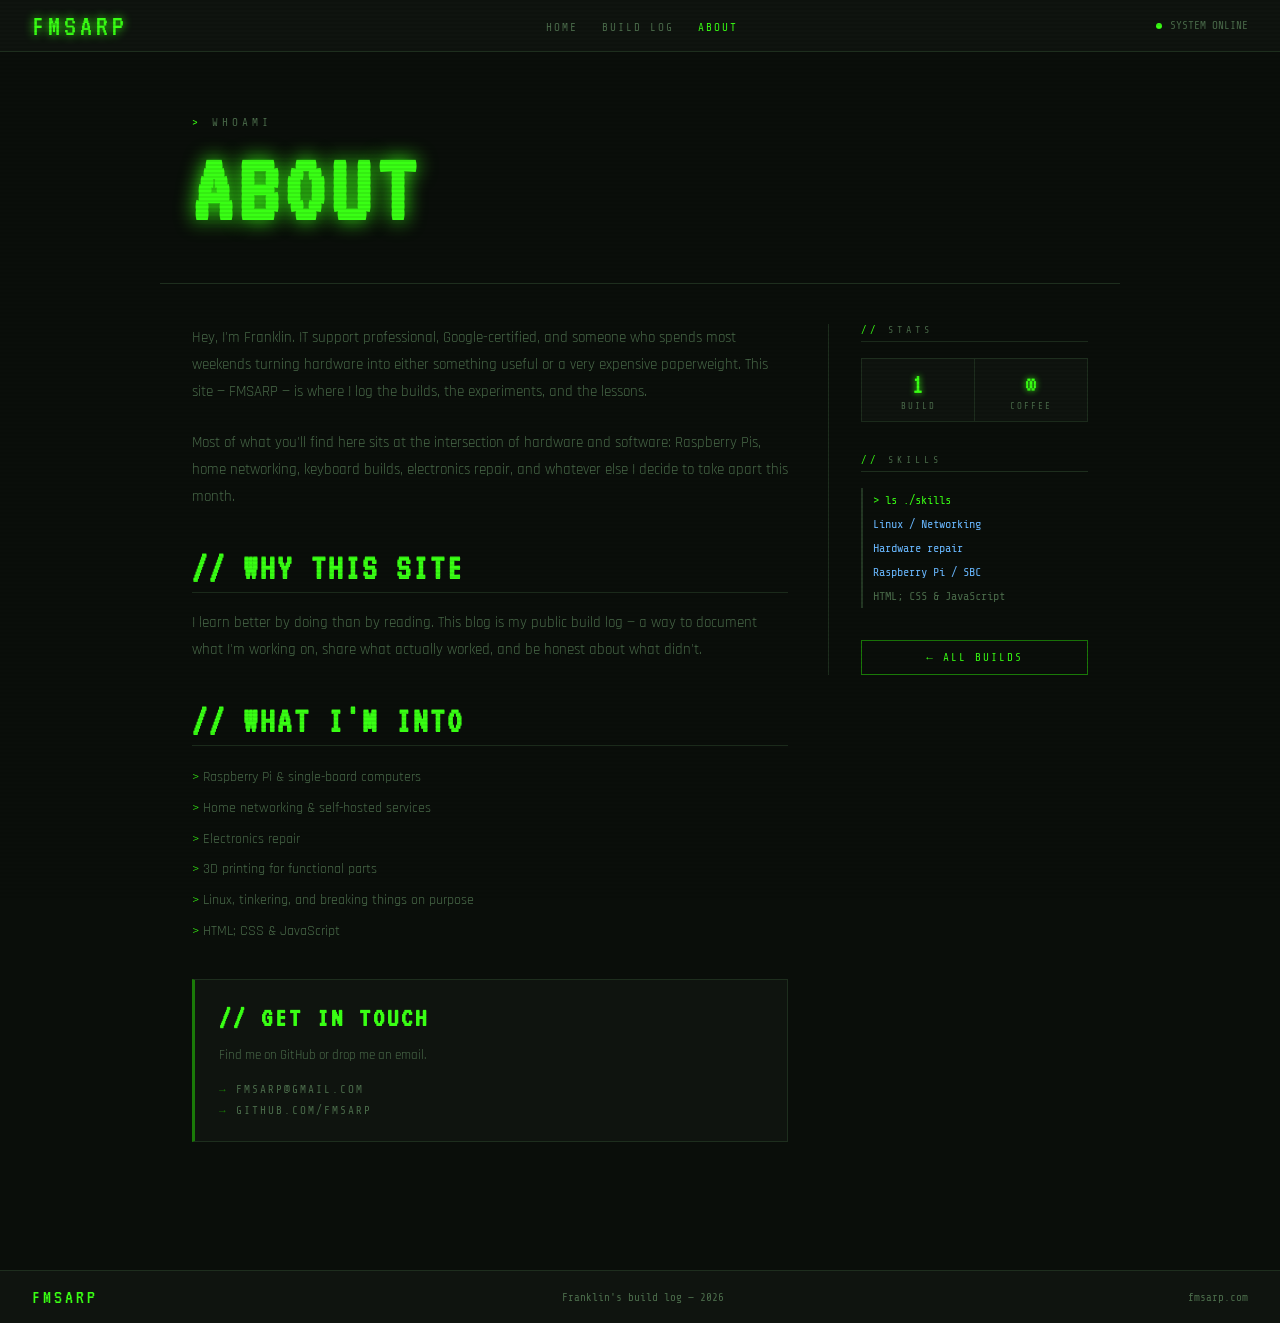
==== commit cb281669: "Fix about page" ====
--- a/about.html
+++ b/about.html
@@ -225,7 +225,7 @@
             <div class="out ok">Linux / Networking</div>
             <div class="out ok">Hardware repair</div>
             <div class="out ok">Raspberry Pi / SBC</div>
-            <div class="out">HTML &amp; CSS (WIP)</div>
+            <div class="out">HTML; CSS &amp; JavaScript</div>
           </div>
         </div>
 
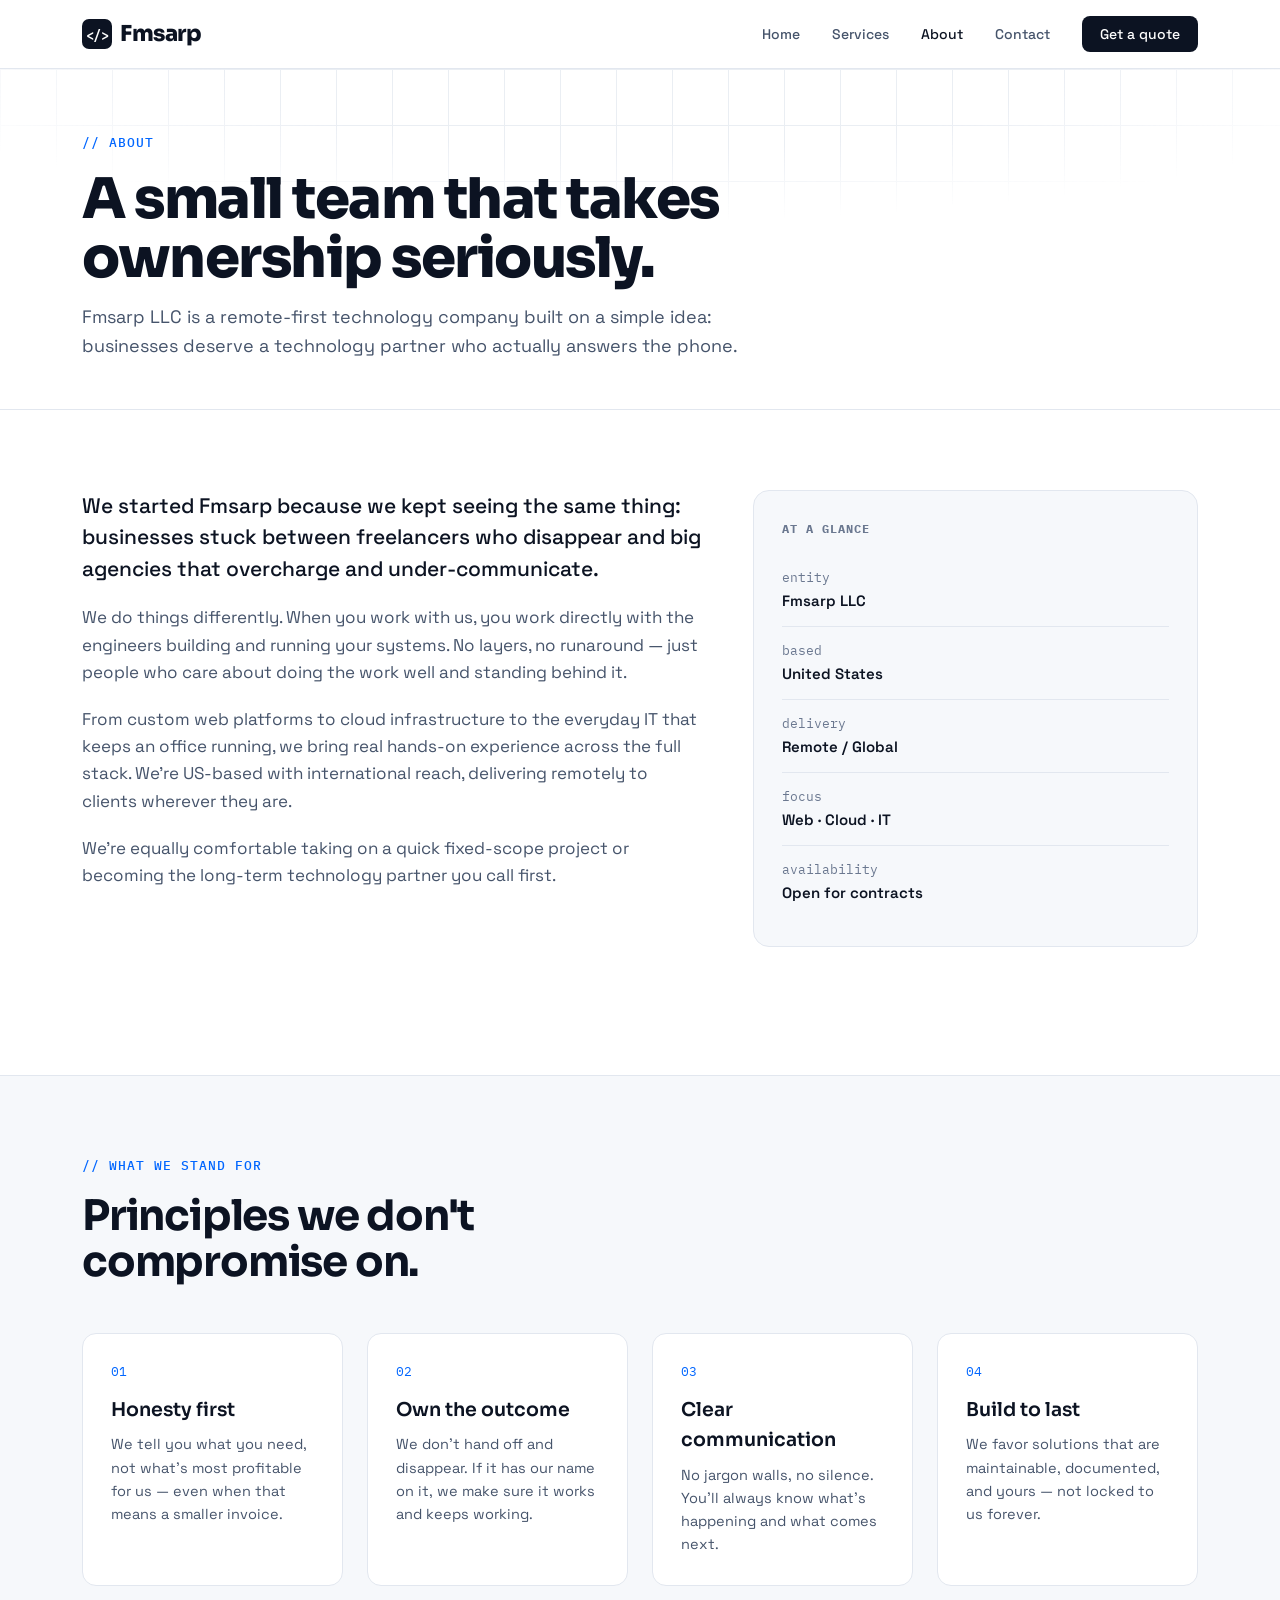
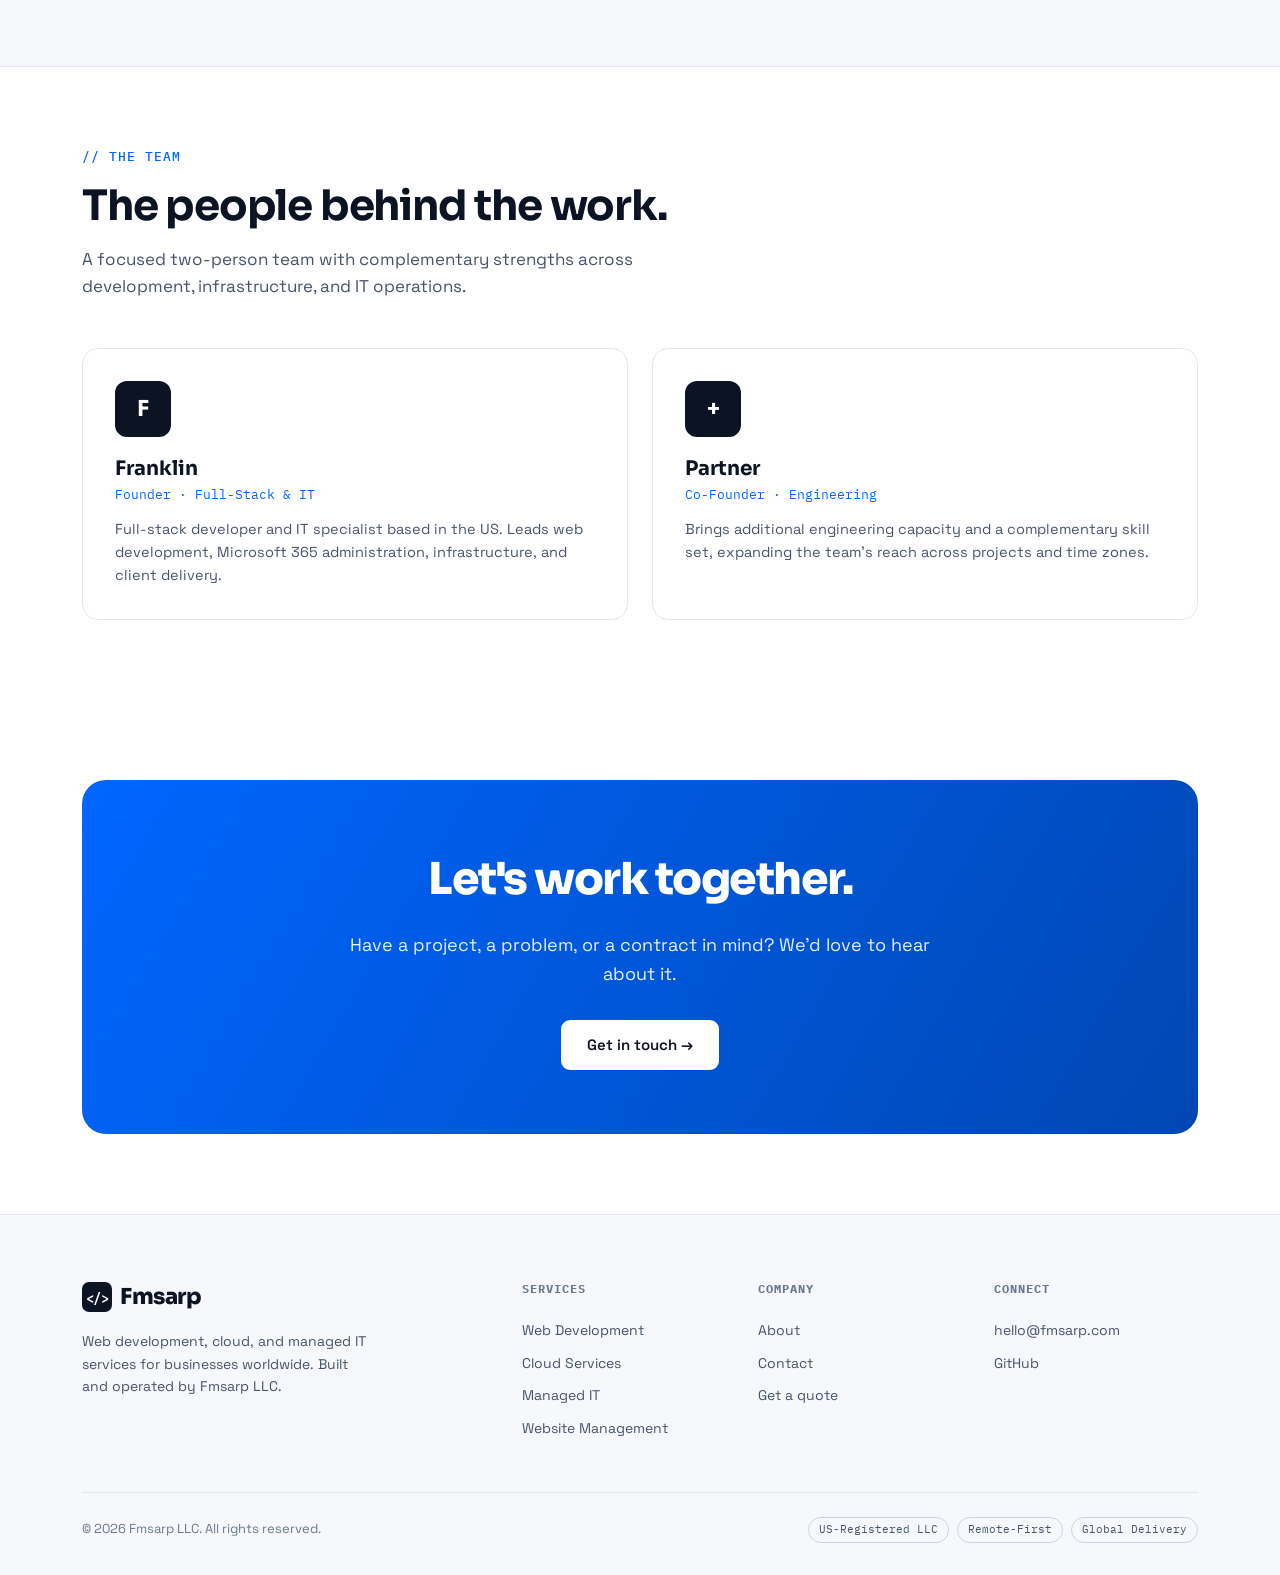
==== commit 651a4db5: "Launch Fmsarp LLC business site" ====
--- a/about.html
+++ b/about.html
@@ -1,246 +1,201 @@
-<!doctype html>
+<!DOCTYPE html>
 <html lang="en">
-  <head>
-    <meta charset="UTF-8" />
-    <meta name="viewport" content="width=device-width, initial-scale=1.0" />
-    <title>About — FMSARP</title>
-    <link rel="stylesheet" href="css/style.css" />
-    <style>
-      .page-hero {
-        padding: 4rem 2rem 3rem;
-        max-width: 960px;
-        margin: 0 auto;
-        border-bottom: 1px solid var(--border);
-      }
-
-      .page-hero h1 {
-        font-family: var(--font-display);
-        font-size: clamp(60px, 12vw, 100px);
-        color: var(--green);
-        text-shadow: 0 0 20px var(--green);
-        line-height: 0.9;
-        letter-spacing: 6px;
-      }
-
-      main {
-        max-width: 960px;
-        margin: 0 auto;
-        padding: 2.5rem 2rem 4rem;
-        display: grid;
-        grid-template-columns: 1fr 260px;
-        gap: 2.5rem;
-        align-items: start;
-      }
-
-      .about-content p {
-        font-family: var(--font-body);
-        font-size: 15px;
-        color: var(--text-dim);
-        line-height: 1.8;
-        margin-bottom: 1.5rem;
-      }
-
-      .about-content h2 {
-        font-family: var(--font-display);
-        font-size: 36px;
-        color: var(--green);
-        letter-spacing: 3px;
-        margin: 2.5rem 0 1rem;
-        padding-bottom: 6px;
-        border-bottom: 1px solid var(--border);
-      }
-
-      .about-content ul {
-        list-style: none;
-        font-family: var(--font-body);
-        font-size: 14px;
-        color: var(--text-dim);
-        line-height: 2.2;
-        margin-bottom: 1.5rem;
-      }
-      .about-content ul li::before {
-        content: "> ";
-        color: var(--green);
-      }
-
-      .contact-block {
-        background: var(--bg2);
-        border: 1px solid var(--border);
-        border-left: 3px solid var(--green-dim);
-        padding: 1.5rem;
-        margin-top: 2rem;
-      }
-      .contact-block h3 {
-        font-family: var(--font-display);
-        font-size: 28px;
-        color: var(--green);
-        letter-spacing: 3px;
-        margin-bottom: 0.75rem;
-      }
-      .contact-block p {
-        font-family: var(--font-body);
-        font-size: 13px;
-        color: var(--text-dim);
-        line-height: 1.8;
-        margin-bottom: 1rem;
-      }
-      .contact-links {
-        display: flex;
-        flex-direction: column;
-        gap: 8px;
-      }
-      .contact-link {
-        font-size: 11px;
-        color: var(--text-dim);
-        text-decoration: none;
-        letter-spacing: 2px;
-        text-transform: uppercase;
-        transition: color 0.15s;
-      }
-      .contact-link::before {
-        content: "→ ";
-        color: var(--green-dim);
-      }
-      .contact-link:hover {
-        color: var(--green);
-      }
-
-      @media (max-width: 768px) {
-        .page-hero {
-          padding: 2rem 1rem 1.5rem;
-        }
-        main {
-          grid-template-columns: 1fr;
-          padding: 1.5rem 1rem 3rem;
-          gap: 2rem;
-        }
-      }
-    </style>
-  </head>
-  <body>
-    <nav>
-      <a class="nav-logo" href="index.html">FMSARP</a>
-      <ul class="nav-links">
-        <li><a href="index.html">Home</a></li>
-        <li><a href="index.html#builds">Build Log</a></li>
-        <li><a href="about.html" class="active">About</a></li>
-      </ul>
-      <div class="nav-right">
-        <div class="status-dot"></div>
-        SYSTEM ONLINE
-      </div>
-      <button class="nav-hamburger" onclick="toggleMenu()" aria-label="Menu">
-        <span></span><span></span><span></span>
-      </button>
-    </nav>
-
-    <div class="nav-mobile-menu" id="mobileMenu">
-      <a href="index.html">Home</a>
-      <a href="index.html#builds">Build Log</a>
-      <a href="about.html" class="active">About</a>
-    </div>
-
-    <div class="page-hero">
-      <p
-        style="
-          font-size: 11px;
-          letter-spacing: 4px;
-          color: var(--text-dim);
-          text-transform: uppercase;
-          margin-bottom: 1rem;
-        "
-      >
-        <span style="color: var(--green)">&gt;</span> whoami
-      </p>
-      <h1>ABOUT</h1>
-    </div>
-
-    <main>
-      <div class="about-content">
-        <p>
-          Hey, I'm Franklin. IT support professional, Google-certified, and
-          someone who spends most weekends turning hardware into either
-          something useful or a very expensive paperweight. This site — FMSARP —
-          is where I log the builds, the experiments, and the lessons.
-        </p>
-
-        <p>
-          Most of what you'll find here sits at the intersection of hardware and
-          software: Raspberry Pis, home networking, keyboard builds, electronics
-          repair, and whatever else I decide to take apart this month.
-        </p>
-
-        <h2>// WHY THIS SITE</h2>
-        <p>
-          I learn better by doing than by reading. This blog is my public build
-          log — a way to document what I'm working on, share what actually
-          worked, and be honest about what didn't.
-        </p>
-
-        <h2>// WHAT I'M INTO</h2>
-        <ul>
-          <li>Raspberry Pi &amp; single-board computers</li>
-          <li>Home networking &amp; self-hosted services</li>
-          <li>Electronics repair</li>
-          <li>3D printing for functional parts</li>
-          <li>Linux, tinkering, and breaking things on purpose</li>
-          <li>HTML; CSS &amp; JavaScript</li>
-        </ul>
-
-        <div class="contact-block">
-          <h3>// GET IN TOUCH</h3>
-          <p>Find me on GitHub or drop me an email.</p>
-          <div class="contact-links">
-            <a class="contact-link" href="mailto:fmsarp@gmail.com"
-              >fmsarp@gmail.com</a
-            >
-            <a
-              class="contact-link"
-              href="https://github.com/fmsarp"
-              target="_blank"
-              >github.com/fmsarp</a
-            >
-          </div>
-        </div>
-      </div>
-
-      <aside>
-        <div class="sidebar-block">
-          <span class="section-label">Stats</span>
-          <div class="stat-grid" style="margin-top: 1rem">
-            <div class="stat-item">
-              <span class="stat-num">1</span><span class="stat-lbl">Build</span>
-            </div>
-            <div class="stat-item">
-              <span class="stat-num">∞</span
-              ><span class="stat-lbl">Coffee</span>
-            </div>
-          </div>
-        </div>
-
-        <div class="sidebar-block">
-          <span class="section-label">Skills</span>
-          <div class="terminal-block" style="margin-top: 1rem">
-            <div class="cmd">&gt; ls ./skills</div>
-            <div class="out ok">Linux / Networking</div>
-            <div class="out ok">Hardware repair</div>
-            <div class="out ok">Raspberry Pi / SBC</div>
-            <div class="out">HTML; CSS &amp; JavaScript</div>
-          </div>
-        </div>
-
-        <a class="btn-primary" href="index.html" style="text-align: center"
-          >← All builds</a
-        >
-      </aside>
-    </main>
-
-    <footer>
-      <span class="logo">FMSARP</span>
-      <span>Franklin's build log &mdash; 2026</span>
-      <span>fmsarp.com</span>
-    </footer>
-
-    <script src="js/nav.js"></script>
-  </body>
+<head>
+  <meta charset="UTF-8">
+  <meta name="viewport" content="width=device-width, initial-scale=1.0">
+  <meta name="description" content="About Fmsarp LLC — a US-registered, remote-first technology company delivering web, cloud, and IT services worldwide.">
+  <title>About — Fmsarp LLC</title>
+  <link rel="stylesheet" href="css/style.css">
+  <style>
+    .about-intro { display: grid; grid-template-columns: 1.4fr 1fr; gap: 3rem; align-items: start; padding-bottom: 3rem; }
+    .about-intro p { font-size: 17px; color: var(--slate); margin-bottom: 1.25rem; }
+    .about-intro p.lead { font-size: 21px; color: var(--ink); font-weight: 500; line-height: 1.5; }
+
+    .about-side { background: var(--paper2); border: 1px solid var(--line); border-radius: 16px; padding: 1.75rem; }
+    .about-side h4 { font-family: var(--font-mono); font-size: 12px; text-transform: uppercase; letter-spacing: 1px; color: var(--slate2); margin-bottom: 1rem; }
+    .about-fact { padding: 0.85rem 0; border-bottom: 1px solid var(--line); }
+    .about-fact:last-child { border-bottom: none; }
+    .about-fact .k { font-size: 13px; color: var(--slate2); font-family: var(--font-mono); }
+    .about-fact .v { font-size: 15px; font-weight: 600; }
+
+    .values { background: var(--paper2); border-top: 1px solid var(--line); border-bottom: 1px solid var(--line); }
+    .values-grid { display: grid; grid-template-columns: repeat(auto-fit, minmax(250px, 1fr)); gap: 1.5rem; }
+    .value-card { background: var(--paper); border: 1px solid var(--line); border-radius: 14px; padding: 1.75rem; }
+    .value-card .n { font-family: var(--font-mono); font-size: 13px; color: var(--accent); margin-bottom: 0.75rem; }
+    .value-card h4 { font-family: var(--font-display); font-weight: 600; font-size: 19px; margin-bottom: 0.5rem; }
+    .value-card p { font-size: 14.5px; color: var(--slate); }
+
+    .team-grid { display: grid; grid-template-columns: 1fr 1fr; gap: 1.5rem; }
+    .team-card { border: 1px solid var(--line); border-radius: 16px; padding: 2rem; }
+    .team-avatar { width: 56px; height: 56px; border-radius: 12px; background: var(--ink); color: #fff; display: flex; align-items: center; justify-content: center; font-family: var(--font-display); font-weight: 700; font-size: 22px; margin-bottom: 1rem; }
+    .team-card h4 { font-family: var(--font-display); font-weight: 700; font-size: 20px; }
+    .team-card .role { font-family: var(--font-mono); font-size: 13px; color: var(--accent); margin-bottom: 0.75rem; }
+    .team-card p { font-size: 14.5px; color: var(--slate); }
+
+    @media (max-width: 760px) {
+      .about-intro { grid-template-columns: 1fr; gap: 2rem; }
+      .team-grid { grid-template-columns: 1fr; }
+    }
+  </style>
+</head>
+<body>
+
+<header>
+  <nav class="nav">
+    <a class="logo" href="index.html"><span class="logo-mark"></span> Fmsarp</a>
+    <ul class="nav-links">
+      <li><a href="index.html">Home</a></li>
+      <li><a href="services.html">Services</a></li>
+      <li><a href="about.html" class="active">About</a></li>
+      <li><a href="contact.html">Contact</a></li>
+      <li><a href="contact.html" class="nav-cta">Get a quote</a></li>
+    </ul>
+    <button class="nav-burger" onclick="toggleMenu()" aria-label="Menu"><span></span><span></span><span></span></button>
+  </nav>
+  <div class="mobile-menu" id="mobileMenu">
+    <a href="index.html">Home</a>
+    <a href="services.html">Services</a>
+    <a href="about.html">About</a>
+    <a href="contact.html">Contact</a>
+    <a href="contact.html">Get a quote</a>
+  </div>
+</header>
+
+<div class="page-head">
+  <div class="hero-bg"></div>
+  <div class="wrap">
+    <div class="eyebrow">// About</div>
+    <h1>A small team that takes ownership seriously.</h1>
+    <p>Fmsarp LLC is a remote-first technology company built on a simple idea: businesses deserve a technology partner who actually answers the phone.</p>
+  </div>
+</div>
+
+<section>
+  <div class="wrap">
+    <div class="about-intro reveal">
+      <div>
+        <p class="lead">We started Fmsarp because we kept seeing the same thing: businesses stuck between freelancers who disappear and big agencies that overcharge and under-communicate.</p>
+        <p>We do things differently. When you work with us, you work directly with the engineers building and running your systems. No layers, no runaround — just people who care about doing the work well and standing behind it.</p>
+        <p>From custom web platforms to cloud infrastructure to the everyday IT that keeps an office running, we bring real hands-on experience across the full stack. We're US-based with international reach, delivering remotely to clients wherever they are.</p>
+        <p>We're equally comfortable taking on a quick fixed-scope project or becoming the long-term technology partner you call first.</p>
+      </div>
+      <div class="about-side">
+        <h4>At a glance</h4>
+        <div class="about-fact"><div class="k">entity</div><div class="v">Fmsarp LLC</div></div>
+        <div class="about-fact"><div class="k">based</div><div class="v">United States</div></div>
+        <div class="about-fact"><div class="k">delivery</div><div class="v">Remote / Global</div></div>
+        <div class="about-fact"><div class="k">focus</div><div class="v">Web · Cloud · IT</div></div>
+        <div class="about-fact"><div class="k">availability</div><div class="v">Open for contracts</div></div>
+      </div>
+    </div>
+  </div>
+</section>
+
+<!-- VALUES -->
+<section class="values">
+  <div class="wrap">
+    <div class="section-head reveal">
+      <div class="eyebrow">// What we stand for</div>
+      <h2 class="section-title">Principles we don't compromise on.</h2>
+    </div>
+    <div class="values-grid">
+      <div class="value-card reveal">
+        <div class="n">01</div>
+        <h4>Honesty first</h4>
+        <p>We tell you what you need, not what's most profitable for us — even when that means a smaller invoice.</p>
+      </div>
+      <div class="value-card reveal">
+        <div class="n">02</div>
+        <h4>Own the outcome</h4>
+        <p>We don't hand off and disappear. If it has our name on it, we make sure it works and keeps working.</p>
+      </div>
+      <div class="value-card reveal">
+        <div class="n">03</div>
+        <h4>Clear communication</h4>
+        <p>No jargon walls, no silence. You'll always know what's happening and what comes next.</p>
+      </div>
+      <div class="value-card reveal">
+        <div class="n">04</div>
+        <h4>Build to last</h4>
+        <p>We favor solutions that are maintainable, documented, and yours — not locked to us forever.</p>
+      </div>
+    </div>
+  </div>
+</section>
+
+<!-- TEAM -->
+<section>
+  <div class="wrap">
+    <div class="section-head reveal">
+      <div class="eyebrow">// The team</div>
+      <h2 class="section-title">The people behind the work.</h2>
+      <p class="section-lead">A focused two-person team with complementary strengths across development, infrastructure, and IT operations.</p>
+    </div>
+    <div class="team-grid">
+      <div class="team-card reveal">
+        <div class="team-avatar">F</div>
+        <h4>Franklin</h4>
+        <div class="role">Founder · Full-Stack &amp; IT</div>
+        <p>Full-stack developer and IT specialist based in the US. Leads web development, Microsoft 365 administration, infrastructure, and client delivery.</p>
+      </div>
+      <div class="team-card reveal">
+        <div class="team-avatar">+</div>
+        <h4>Partner</h4>
+        <div class="role">Co-Founder · Engineering</div>
+        <p>Brings additional engineering capacity and a complementary skill set, expanding the team's reach across projects and time zones.</p>
+      </div>
+    </div>
+  </div>
+</section>
+
+<!-- CTA -->
+<section>
+  <div class="wrap">
+    <div class="cta-banner reveal">
+      <h2>Let's work together.</h2>
+      <p>Have a project, a problem, or a contract in mind? We'd love to hear about it.</p>
+      <a href="contact.html" class="btn btn-dark">Get in touch →</a>
+    </div>
+  </div>
+</section>
+
+<footer>
+  <div class="wrap">
+    <div class="footer-grid">
+      <div class="footer-brand">
+        <a class="logo" href="index.html"><span class="logo-mark"></span> Fmsarp</a>
+        <p>Web development, cloud, and managed IT services for businesses worldwide. Built and operated by Fmsarp LLC.</p>
+      </div>
+      <div class="footer-col">
+        <h5>Services</h5>
+        <a href="services.html">Web Development</a>
+        <a href="services.html">Cloud Services</a>
+        <a href="services.html">Managed IT</a>
+        <a href="services.html">Website Management</a>
+      </div>
+      <div class="footer-col">
+        <h5>Company</h5>
+        <a href="about.html">About</a>
+        <a href="contact.html">Contact</a>
+        <a href="contact.html">Get a quote</a>
+      </div>
+      <div class="footer-col">
+        <h5>Connect</h5>
+        <a href="mailto:hello@fmsarp.com">hello@fmsarp.com</a>
+        <a href="https://github.com/fmsarp" target="_blank">GitHub</a>
+      </div>
+    </div>
+    <div class="footer-bottom">
+      <span>© 2026 Fmsarp LLC. All rights reserved.</span>
+      <div class="badges">
+        <span class="badge">US-Registered LLC</span>
+        <span class="badge">Remote-First</span>
+        <span class="badge">Global Delivery</span>
+      </div>
+    </div>
+  </div>
+</footer>
+
+<script src="js/main.js"></script>
+</body>
 </html>
--- a/css/style.css
+++ b/css/style.css
@@ -1,327 +1,526 @@
-@import url('https://fonts.googleapis.com/css2?family=Share+Tech+Mono&family=VT323&family=Rajdhani:wght@400;600&display=swap');
+@import url('https://fonts.googleapis.com/css2?family=Space+Grotesk:wght@400;500;600;700&family=IBM+Plex+Mono:wght@400;500;600&family=Sora:wght@600;700;800&display=swap');
 
 *, *::before, *::after { box-sizing: border-box; margin: 0; padding: 0; }
 
 :root {
-  --green: #39ff14;
-  --green-dim: #1a7a08;
-  --green-glow: rgba(57,255,20,0.12);
-  --amber: #ffb300;
-  --blue: #69b8ff;
-  --red: #ff4444;
-  --bg: #0a0e0a;
-  --bg2: #0f140f;
-  --bg3: #141a14;
-  --bg4: #1a221a;
-  --border: #1e2e1e;
-  --border2: #243824;
-  --text: #c8e6c9;
-  --text-dim: #4a6b4a;
-  --text-mid: #7aaa7a;
-  --font-mono: 'Share Tech Mono', monospace;
-  --font-display: 'VT323', monospace;
-  --font-body: 'Rajdhani', sans-serif;
-}
+  --ink: #0c1322;
+  --ink2: #1c2638;
+  --slate: #46546b;
+  --slate2: #6b7890;
+  --line: #e2e7ef;
+  --line2: #cdd5e2;
+  --paper: #ffffff;
+  --paper2: #f6f8fb;
+  --paper3: #eef2f7;
+  --accent: #0066ff;
+  --accent2: #0047b3;
+  --accent-soft: #e8f0ff;
+  --green: #00a86b;
+  --green-soft: #e3f5ee;
+  --amber: #f59e0b;
+  --font-display: 'Sora', sans-serif;
+  --font-body: 'Space Grotesk', sans-serif;
+  --font-mono: 'IBM Plex Mono', monospace;
+  --maxw: 1180px;
+}
+
+html { scroll-behavior: smooth; }
 
 body {
-  background: var(--bg);
-  color: var(--text);
-  font-family: var(--font-mono);
-  min-height: 100vh;
-  overflow-x: hidden;
-}
-
-body::after {
-  content: '';
-  position: fixed;
-  inset: 0;
-  background: repeating-linear-gradient(0deg, transparent, transparent 2px, rgba(0,0,0,0.07) 2px, rgba(0,0,0,0.07) 4px);
-  pointer-events: none;
-  z-index: 999;
-}
+  background: var(--paper);
+  color: var(--ink);
+  font-family: var(--font-body);
+  line-height: 1.6;
+  -webkit-font-smoothing: antialiased;
+}
+
+a { color: inherit; text-decoration: none; }
+img { max-width: 100%; height: auto; display: block; }
+
+.wrap { max-width: var(--maxw); margin: 0 auto; padding: 0 2rem; }
 
 /* ── NAV ── */
-nav {
-  border-bottom: 1px solid var(--border);
-  padding: 0 2rem;
-  display: flex;
-  align-items: center;
-  justify-content: space-between;
-  height: 52px;
-  background: var(--bg2);
+header {
   position: sticky;
   top: 0;
   z-index: 100;
-}
-
-.nav-logo {
-  font-family: var(--font-display);
-  font-size: 30px;
-  color: var(--green);
-  letter-spacing: 4px;
-  text-shadow: 0 0 10px var(--green);
-  text-decoration: none;
-}
-
-.nav-links { display: flex; gap: 1.5rem; list-style: none; }
+  background: rgba(255,255,255,0.85);
+  backdrop-filter: blur(12px);
+  border-bottom: 1px solid var(--line);
+}
+
+.nav {
+  display: flex;
+  align-items: center;
+  justify-content: space-between;
+  height: 68px;
+  max-width: var(--maxw);
+  margin: 0 auto;
+  padding: 0 2rem;
+}
+
+.logo {
+  font-family: var(--font-display);
+  font-weight: 800;
+  font-size: 22px;
+  letter-spacing: -0.5px;
+  color: var(--ink);
+  display: flex;
+  align-items: center;
+  gap: 8px;
+}
+
+.logo-mark {
+  width: 30px; height: 30px;
+  background: var(--ink);
+  border-radius: 7px;
+  display: inline-flex;
+  align-items: center;
+  justify-content: center;
+  color: var(--paper);
+  font-family: var(--font-mono);
+  font-size: 14px;
+  font-weight: 600;
+}
+
+.logo-mark::after { content: '</>'; }
+
+.nav-links { display: flex; align-items: center; gap: 2rem; list-style: none; }
 
 .nav-links a {
-  font-size: 11px;
-  color: var(--text-dim);
-  text-decoration: none;
-  letter-spacing: 2px;
-  text-transform: uppercase;
+  font-size: 14px;
+  font-weight: 500;
+  color: var(--slate);
   transition: color 0.2s;
 }
 
-.nav-links a:hover, .nav-links a.active { color: var(--green); }
-
-.nav-right {
-  display: flex;
-  align-items: center;
-  gap: 8px;
-  font-size: 11px;
-  color: var(--text-dim);
-}
-
-/* Hamburger — hidden on desktop */
-.nav-hamburger {
+.nav-links a:hover, .nav-links a.active { color: var(--ink); }
+
+.nav-cta {
+  background: var(--ink);
+  color: var(--paper) !important;
+  padding: 9px 18px;
+  border-radius: 8px;
+  font-size: 14px;
+  font-weight: 600;
+  transition: background 0.2s, transform 0.2s;
+}
+
+.nav-cta:hover { background: var(--accent); transform: translateY(-1px); }
+
+.nav-burger {
   display: none;
   flex-direction: column;
   gap: 5px;
-  cursor: pointer;
   background: none;
   border: none;
+  cursor: pointer;
   padding: 4px;
 }
-.nav-hamburger span {
-  display: block;
-  width: 22px;
-  height: 2px;
+
+.nav-burger span { width: 24px; height: 2px; background: var(--ink); border-radius: 2px; transition: all 0.2s; }
+
+.mobile-menu {
+  display: none;
+  flex-direction: column;
+  background: var(--paper);
+  border-bottom: 1px solid var(--line);
+  padding: 1rem 2rem 1.5rem;
+}
+
+.mobile-menu.open { display: flex; }
+
+.mobile-menu a {
+  padding: 12px 0;
+  font-size: 15px;
+  font-weight: 500;
+  color: var(--slate);
+  border-bottom: 1px solid var(--line);
+}
+
+.mobile-menu a:last-child { border-bottom: none; }
+
+/* ── BUTTONS ── */
+.btn {
+  display: inline-flex;
+  align-items: center;
+  gap: 8px;
+  padding: 13px 26px;
+  border-radius: 9px;
+  font-family: var(--font-body);
+  font-size: 15px;
+  font-weight: 600;
+  cursor: pointer;
+  transition: all 0.2s;
+  border: none;
+}
+
+.btn-dark { background: var(--ink); color: var(--paper); }
+.btn-dark:hover { background: var(--accent); transform: translateY(-2px); box-shadow: 0 8px 24px rgba(0,102,255,0.25); }
+
+.btn-ghost { background: transparent; color: var(--ink); border: 1px solid var(--line2); }
+.btn-ghost:hover { border-color: var(--ink); background: var(--paper2); }
+
+/* ── HERO ── */
+.hero {
+  position: relative;
+  padding: 5.5rem 0 5rem;
+  overflow: hidden;
+}
+
+.hero-bg {
+  position: absolute;
+  inset: 0;
+  background-image:
+    linear-gradient(var(--line) 1px, transparent 1px),
+    linear-gradient(90deg, var(--line) 1px, transparent 1px);
+  background-size: 56px 56px;
+  mask-image: radial-gradient(ellipse 80% 60% at 50% 0%, #000 40%, transparent 75%);
+  -webkit-mask-image: radial-gradient(ellipse 80% 60% at 50% 0%, #000 40%, transparent 75%);
+  opacity: 0.7;
+  z-index: 0;
+}
+
+.hero .wrap { position: relative; z-index: 1; }
+
+.hero-badge {
+  display: inline-flex;
+  align-items: center;
+  gap: 8px;
+  background: var(--paper);
+  border: 1px solid var(--line2);
+  border-radius: 100px;
+  padding: 6px 14px 6px 8px;
+  font-family: var(--font-mono);
+  font-size: 12px;
+  font-weight: 500;
+  color: var(--slate);
+  margin-bottom: 1.75rem;
+  box-shadow: 0 1px 3px rgba(12,19,34,0.04);
+}
+
+.hero-badge .dot {
+  width: 8px; height: 8px;
   background: var(--green);
-}
-
-/* Mobile dropdown */
-.nav-mobile-menu {
-  display: none;
-  position: fixed;
-  top: 52px;
-  left: 0; right: 0;
-  background: var(--bg2);
-  border-bottom: 1px solid var(--border);
-  z-index: 99;
-  flex-direction: column;
-}
-.nav-mobile-menu.open { display: flex; }
-.nav-mobile-menu a {
+  border-radius: 50%;
+  box-shadow: 0 0 0 3px var(--green-soft);
+}
+
+.hero h1 {
+  font-family: var(--font-display);
+  font-weight: 800;
+  font-size: clamp(38px, 6vw, 68px);
+  line-height: 1.04;
+  letter-spacing: -2px;
+  max-width: 16ch;
+  margin-bottom: 1.5rem;
+}
+
+.hero h1 .grad {
+  background: linear-gradient(120deg, var(--accent), #00c2ff);
+  -webkit-background-clip: text;
+  background-clip: text;
+  color: transparent;
+}
+
+.hero-sub {
+  font-size: clamp(16px, 2vw, 19px);
+  color: var(--slate);
+  max-width: 56ch;
+  margin-bottom: 2.5rem;
+}
+
+.hero-actions { display: flex; gap: 1rem; flex-wrap: wrap; }
+
+.hero-stats {
+  display: flex;
+  gap: 3rem;
+  margin-top: 4rem;
+  flex-wrap: wrap;
+}
+
+.hero-stat .num {
+  font-family: var(--font-display);
+  font-weight: 700;
+  font-size: 34px;
+  letter-spacing: -1px;
+}
+
+.hero-stat .lbl {
   font-size: 13px;
-  color: var(--text-dim);
-  text-decoration: none;
-  letter-spacing: 2px;
-  text-transform: uppercase;
-  padding: 14px 1.5rem;
-  border-bottom: 1px solid var(--border);
-  transition: color 0.2s;
-}
-.nav-mobile-menu a:last-child { border-bottom: none; }
-.nav-mobile-menu a:hover, .nav-mobile-menu a.active { color: var(--green); }
-
-.status-dot {
-  width: 6px; height: 6px;
-  border-radius: 50%;
-  background: var(--green);
-  animation: blink 1.4s step-end infinite;
-}
-
-@keyframes blink { 0%,100%{opacity:1} 50%{opacity:0.15} }
-
-/* ── TICKER ── */
-.ticker {
-  border-bottom: 1px solid var(--border);
-  padding: 7px 0;
-  background: var(--bg3);
-  font-size: 11px;
-  color: var(--text-dim);
-  letter-spacing: 2px;
-  text-transform: uppercase;
-  white-space: nowrap;
-  overflow: hidden;
-}
-.ticker-inner { display: inline-block; animation: scroll-left 32s linear infinite; }
-.ticker-inner span { color: var(--green); margin: 0 12px; }
-@keyframes scroll-left { from { transform: translateX(0); } to { transform: translateX(-50%); } }
-
-/* ── LABELS ── */
-.section-label { font-size: 10px; letter-spacing: 4px; text-transform: uppercase; color: var(--text-dim); }
-.section-label::before { content: '// '; color: var(--green); }
-
-.section-header {
-  display: flex;
-  align-items: center;
-  justify-content: space-between;
-  margin-bottom: 1.5rem;
-  padding-bottom: 8px;
-  border-bottom: 1px solid var(--border);
-}
-.section-header-right { font-size: 10px; color: var(--text-dim); letter-spacing: 1px; }
-
-/* ── BUTTONS ── */
-.btn-primary {
-  display: inline-block;
-  padding: 10px 20px;
-  background: transparent;
-  border: 1px solid var(--green-dim);
-  color: var(--green);
-  font-family: var(--font-mono);
-  font-size: 11px;
-  letter-spacing: 2px;
-  text-transform: uppercase;
-  text-decoration: none;
-  cursor: pointer;
-  transition: background 0.2s, border-color 0.2s;
-}
-.btn-primary:hover { background: var(--green-glow); border-color: var(--green); }
-
-.btn-secondary {
-  display: inline-block;
-  padding: 10px 20px;
-  background: transparent;
-  border: 1px solid var(--border2);
-  color: var(--text-dim);
-  font-family: var(--font-mono);
-  font-size: 11px;
-  letter-spacing: 2px;
-  text-transform: uppercase;
-  text-decoration: none;
-  cursor: pointer;
-  transition: color 0.2s, border-color 0.2s;
-}
-.btn-secondary:hover { color: var(--text); border-color: var(--text-dim); }
-
-/* ── TAGS ── */
-.tag-cloud { display: flex; flex-wrap: wrap; gap: 6px; }
-.tag-pill {
-  font-size: 10px;
-  padding: 3px 9px;
-  border: 1px solid var(--border);
-  background: transparent;
-  color: var(--text-dim);
-  cursor: pointer;
-  transition: all 0.15s;
+  color: var(--slate2);
+  font-family: var(--font-mono);
+}
+
+/* ── SECTION PRIMITIVES ── */
+section { padding: 5rem 0; }
+
+.eyebrow {
+  font-family: var(--font-mono);
+  font-size: 13px;
+  font-weight: 500;
+  color: var(--accent);
   letter-spacing: 1px;
   text-transform: uppercase;
-  font-family: var(--font-mono);
-  text-decoration: none;
-  display: inline-block;
-}
-.tag-pill:hover { color: var(--green); border-color: var(--green-dim); }
-
-/* ── SIDEBAR ── */
-aside {
-  border-left: 1px solid var(--border);
-  padding-left: 2rem;
+  margin-bottom: 1rem;
+}
+
+.section-title {
+  font-family: var(--font-display);
+  font-weight: 700;
+  font-size: clamp(28px, 4vw, 42px);
+  letter-spacing: -1.2px;
+  line-height: 1.1;
+  max-width: 20ch;
+  margin-bottom: 1rem;
+}
+
+.section-lead {
+  font-size: 17px;
+  color: var(--slate);
+  max-width: 60ch;
+}
+
+.section-head { margin-bottom: 3rem; }
+
+/* ── SERVICES ── */
+.services { background: var(--paper2); border-top: 1px solid var(--line); border-bottom: 1px solid var(--line); }
+
+.service-grid {
+  display: grid;
+  grid-template-columns: repeat(auto-fit, minmax(290px, 1fr));
+  gap: 1.25rem;
+}
+
+.service-card {
+  background: var(--paper);
+  border: 1px solid var(--line);
+  border-radius: 16px;
+  padding: 2rem;
+  transition: transform 0.25s, box-shadow 0.25s, border-color 0.25s;
+}
+
+.service-card:hover {
+  transform: translateY(-4px);
+  box-shadow: 0 18px 40px rgba(12,19,34,0.08);
+  border-color: var(--line2);
+}
+
+.service-icon {
+  width: 48px; height: 48px;
+  border-radius: 12px;
+  background: var(--accent-soft);
+  color: var(--accent);
   display: flex;
-  flex-direction: column;
+  align-items: center;
+  justify-content: center;
+  margin-bottom: 1.25rem;
+  font-size: 22px;
+}
+
+.service-card h3 {
+  font-family: var(--font-display);
+  font-weight: 600;
+  font-size: 20px;
+  letter-spacing: -0.5px;
+  margin-bottom: 0.5rem;
+}
+
+.service-card p { font-size: 14.5px; color: var(--slate); margin-bottom: 1rem; }
+
+.service-list { list-style: none; }
+
+.service-list li {
+  font-size: 13.5px;
+  color: var(--slate);
+  padding: 5px 0 5px 22px;
+  position: relative;
+  font-family: var(--font-mono);
+}
+
+.service-list li::before {
+  content: '→';
+  position: absolute;
+  left: 0;
+  color: var(--accent);
+}
+
+/* ── PROCESS ── */
+.process-grid {
+  display: grid;
+  grid-template-columns: repeat(auto-fit, minmax(220px, 1fr));
+  gap: 1.5rem;
+  counter-reset: step;
+}
+
+.process-step {
+  position: relative;
+  padding-top: 2.5rem;
+  border-top: 2px solid var(--ink);
+}
+
+.process-step::before {
+  counter-increment: step;
+  content: '0' counter(step);
+  position: absolute;
+  top: 0.75rem;
+  font-family: var(--font-mono);
+  font-size: 13px;
+  font-weight: 600;
+  color: var(--accent);
+}
+
+.process-step h4 {
+  font-family: var(--font-display);
+  font-weight: 600;
+  font-size: 18px;
+  margin-bottom: 0.5rem;
+}
+
+.process-step p { font-size: 14px; color: var(--slate); }
+
+/* ── WHY / FEATURES ── */
+.why { background: var(--ink); color: var(--paper); }
+.why .eyebrow { color: #5b9dff; }
+.why .section-title { color: var(--paper); }
+.why .section-lead { color: var(--slate2); }
+
+.why-grid {
+  display: grid;
+  grid-template-columns: repeat(auto-fit, minmax(260px, 1fr));
   gap: 2rem;
-}
-.sidebar-block .section-label {
-  display: block;
+  margin-top: 1rem;
+}
+
+.why-item { padding: 1.5rem; border: 1px solid var(--ink2); border-radius: 14px; background: rgba(255,255,255,0.02); }
+
+.why-item .ico { font-size: 24px; margin-bottom: 0.75rem; }
+
+.why-item h4 {
+  font-family: var(--font-display);
+  font-weight: 600;
+  font-size: 18px;
+  margin-bottom: 0.5rem;
+  color: var(--paper);
+}
+
+.why-item p { font-size: 14px; color: var(--slate2); }
+
+/* ── CTA BANNER ── */
+.cta-banner {
+  background: linear-gradient(120deg, var(--accent), var(--accent2));
+  border-radius: 24px;
+  padding: 4rem 3rem;
+  text-align: center;
+  color: var(--paper);
+  position: relative;
+  overflow: hidden;
+}
+
+.cta-banner h2 {
+  font-family: var(--font-display);
+  font-weight: 800;
+  font-size: clamp(28px, 4vw, 44px);
+  letter-spacing: -1.5px;
   margin-bottom: 1rem;
-  padding-bottom: 6px;
-  border-bottom: 1px solid var(--border);
-}
-
-/* ── STATS ── */
-.stat-grid {
+  position: relative;
+}
+
+.cta-banner p { font-size: 18px; opacity: 0.9; margin-bottom: 2rem; max-width: 50ch; margin-left: auto; margin-right: auto; position: relative; }
+
+.cta-banner .btn-dark { background: var(--paper); color: var(--ink); position: relative; }
+.cta-banner .btn-dark:hover { background: var(--ink); color: var(--paper); }
+
+/* ── FOOTER ── */
+footer { background: var(--paper2); border-top: 1px solid var(--line); padding: 4rem 0 2rem; }
+
+.footer-grid {
   display: grid;
-  grid-template-columns: 1fr 1fr;
-  gap: 1px;
-  background: var(--border);
-  border: 1px solid var(--border);
-}
-.stat-item { background: var(--bg2); padding: 10px; text-align: center; }
-.stat-num { font-family: var(--font-display); font-size: 30px; color: var(--green); display: block; line-height: 1; text-shadow: 0 0 6px var(--green); }
-.stat-lbl { font-size: 9px; color: var(--text-dim); letter-spacing: 2px; text-transform: uppercase; margin-top: 2px; display: block; }
-
-/* ── TERMINAL BLOCK ── */
-.terminal-block { font-size: 12px; color: var(--text-dim); line-height: 2; border-left: 2px solid var(--border2); padding-left: 10px; }
-.terminal-block .cmd { color: var(--green); }
-.terminal-block .out { color: var(--text-dim); }
-.terminal-block .out.ok { color: var(--blue); }
-.terminal-block a { color: var(--text-dim); text-decoration: none; transition: color 0.15s; }
-.terminal-block a:hover { color: var(--green); }
-
-/* ── IMAGES ── */
-img { max-width: 100%; height: auto; display: block; }
-
-.post-image {
-  margin: 1.5rem 0;
-  border: 1px solid var(--border);
-  border-left: 2px solid var(--green-dim);
-}
-.post-image img {
-  width: 100%;
-  max-height: 480px;
-  object-fit: cover;
-  object-position: center;
-}
-.post-image figcaption {
-  font-size: 11px;
-  color: var(--text-dim);
-  letter-spacing: 2px;
+  grid-template-columns: 2fr 1fr 1fr 1fr;
+  gap: 2rem;
+  margin-bottom: 3rem;
+}
+
+.footer-brand .logo { margin-bottom: 1rem; }
+.footer-brand p { font-size: 14px; color: var(--slate); max-width: 32ch; }
+
+.footer-col h5 {
+  font-family: var(--font-mono);
+  font-size: 12px;
   text-transform: uppercase;
-  padding: 8px 12px;
-  background: var(--bg3);
-  border-top: 1px solid var(--border);
-}
-.post-image figcaption::before { content: '// '; color: var(--green); }
-
-/* ── FOOTER ── */
-footer {
-  border-top: 1px solid var(--border);
-  padding: 1rem 2rem;
+  letter-spacing: 1px;
+  color: var(--slate2);
+  margin-bottom: 1rem;
+}
+
+.footer-col a { display: block; font-size: 14px; color: var(--slate); padding: 5px 0; transition: color 0.2s; }
+.footer-col a:hover { color: var(--ink); }
+
+.footer-bottom {
+  border-top: 1px solid var(--line);
+  padding-top: 1.5rem;
   display: flex;
   justify-content: space-between;
   align-items: center;
+  font-size: 13px;
+  color: var(--slate2);
+  flex-wrap: wrap;
+  gap: 1rem;
+}
+
+.footer-bottom .badges { display: flex; gap: 0.5rem; flex-wrap: wrap; }
+
+.footer-bottom .badge {
+  font-family: var(--font-mono);
   font-size: 11px;
-  color: var(--text-dim);
-  margin-top: 4rem;
-  background: var(--bg2);
-}
-footer .logo { color: var(--green); font-family: var(--font-display); font-size: 20px; letter-spacing: 3px; }
-
-/* ══════════════════════════
-   MOBILE
-══════════════════════════ */
-@media (max-width: 768px) {
-  nav { padding: 0 1rem; }
+  padding: 3px 10px;
+  border: 1px solid var(--line2);
+  border-radius: 100px;
+  color: var(--slate);
+}
+
+/* ── PAGE HEADER (interior pages) ── */
+.page-head {
+  padding: 4rem 0 3rem;
+  border-bottom: 1px solid var(--line);
+  position: relative;
+  overflow: hidden;
+}
+
+.page-head .wrap { position: relative; z-index: 1; }
+
+.page-head h1 {
+  font-family: var(--font-display);
+  font-weight: 800;
+  font-size: clamp(34px, 5vw, 56px);
+  letter-spacing: -1.5px;
+  line-height: 1.05;
+  margin-bottom: 1rem;
+  max-width: 18ch;
+}
+
+.page-head p { font-size: 18px; color: var(--slate); max-width: 58ch; }
+
+/* ── REVEAL ANIMATION ── */
+.reveal { opacity: 0; transform: translateY(24px); transition: opacity 0.7s ease, transform 0.7s ease; }
+.reveal.in { opacity: 1; transform: none; }
+
+/* ── RESPONSIVE ── */
+@media (max-width: 860px) {
   .nav-links { display: none; }
-  .nav-right { display: none; }
-  .nav-hamburger { display: flex; }
-
-  .ticker { font-size: 10px; }
-
-  aside {
-    border-left: none;
-    border-top: 1px solid var(--border);
-    padding-left: 0;
-    padding-top: 2rem;
-  }
-
-  .stat-grid { grid-template-columns: 1fr 1fr; }
-
-  .post-image img { max-height: 240px; }
-
-  .btn-primary, .btn-secondary {
-    display: block;
-    text-align: center;
-    width: 100%;
-  }
-
-  footer {
-    flex-direction: column;
-    gap: 6px;
-    text-align: center;
-    padding: 1rem;
-  }
-}
+  .nav-burger { display: flex; }
+  .footer-grid { grid-template-columns: 1fr 1fr; }
+  .hero-stats { gap: 2rem; }
+}
+
+@media (max-width: 560px) {
+  .wrap { padding: 0 1.25rem; }
+  .nav { padding: 0 1.25rem; }
+  section { padding: 3.5rem 0; }
+  .footer-grid { grid-template-columns: 1fr; }
+  .cta-banner { padding: 3rem 1.5rem; }
+  .hero { padding: 3.5rem 0; }
+  .hero-stat .num { font-size: 28px; }
+  .hero-actions { flex-direction: column; }
+  .hero-actions .btn { width: 100%; justify-content: center; }
+}
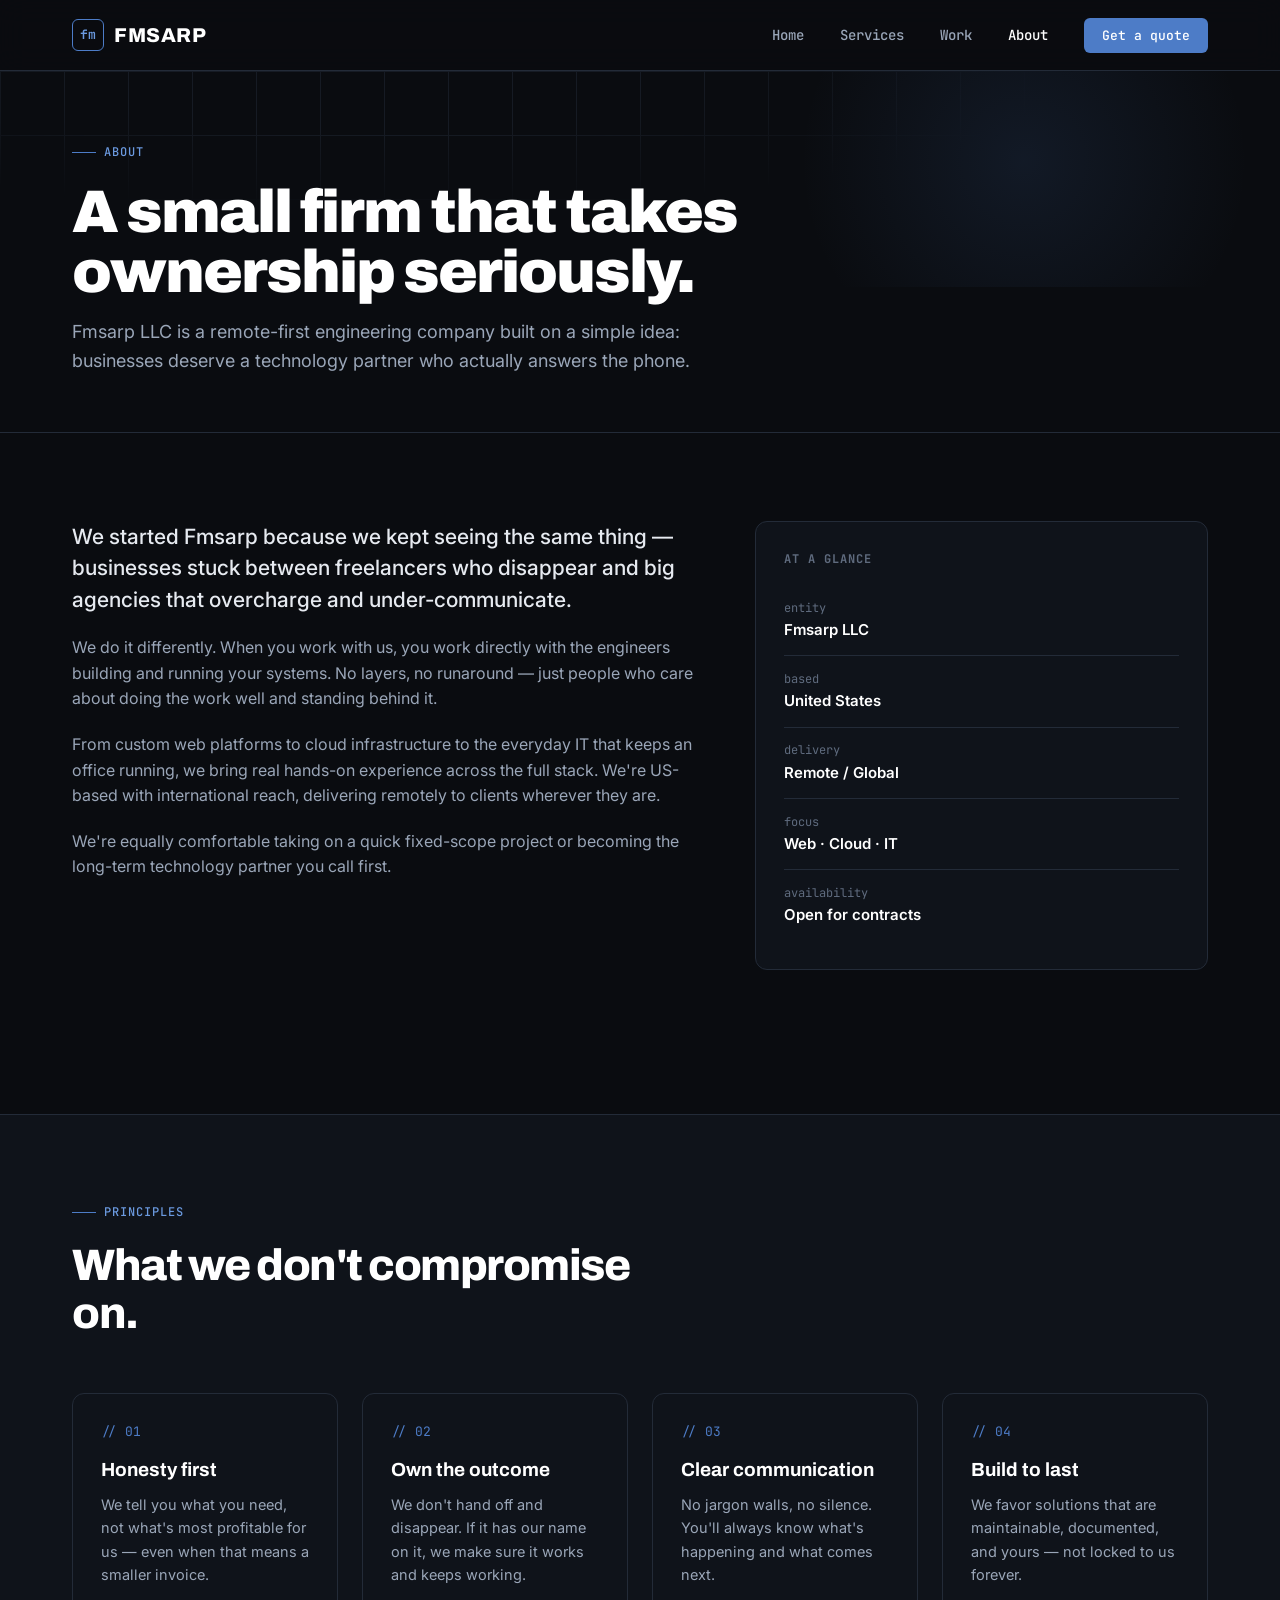
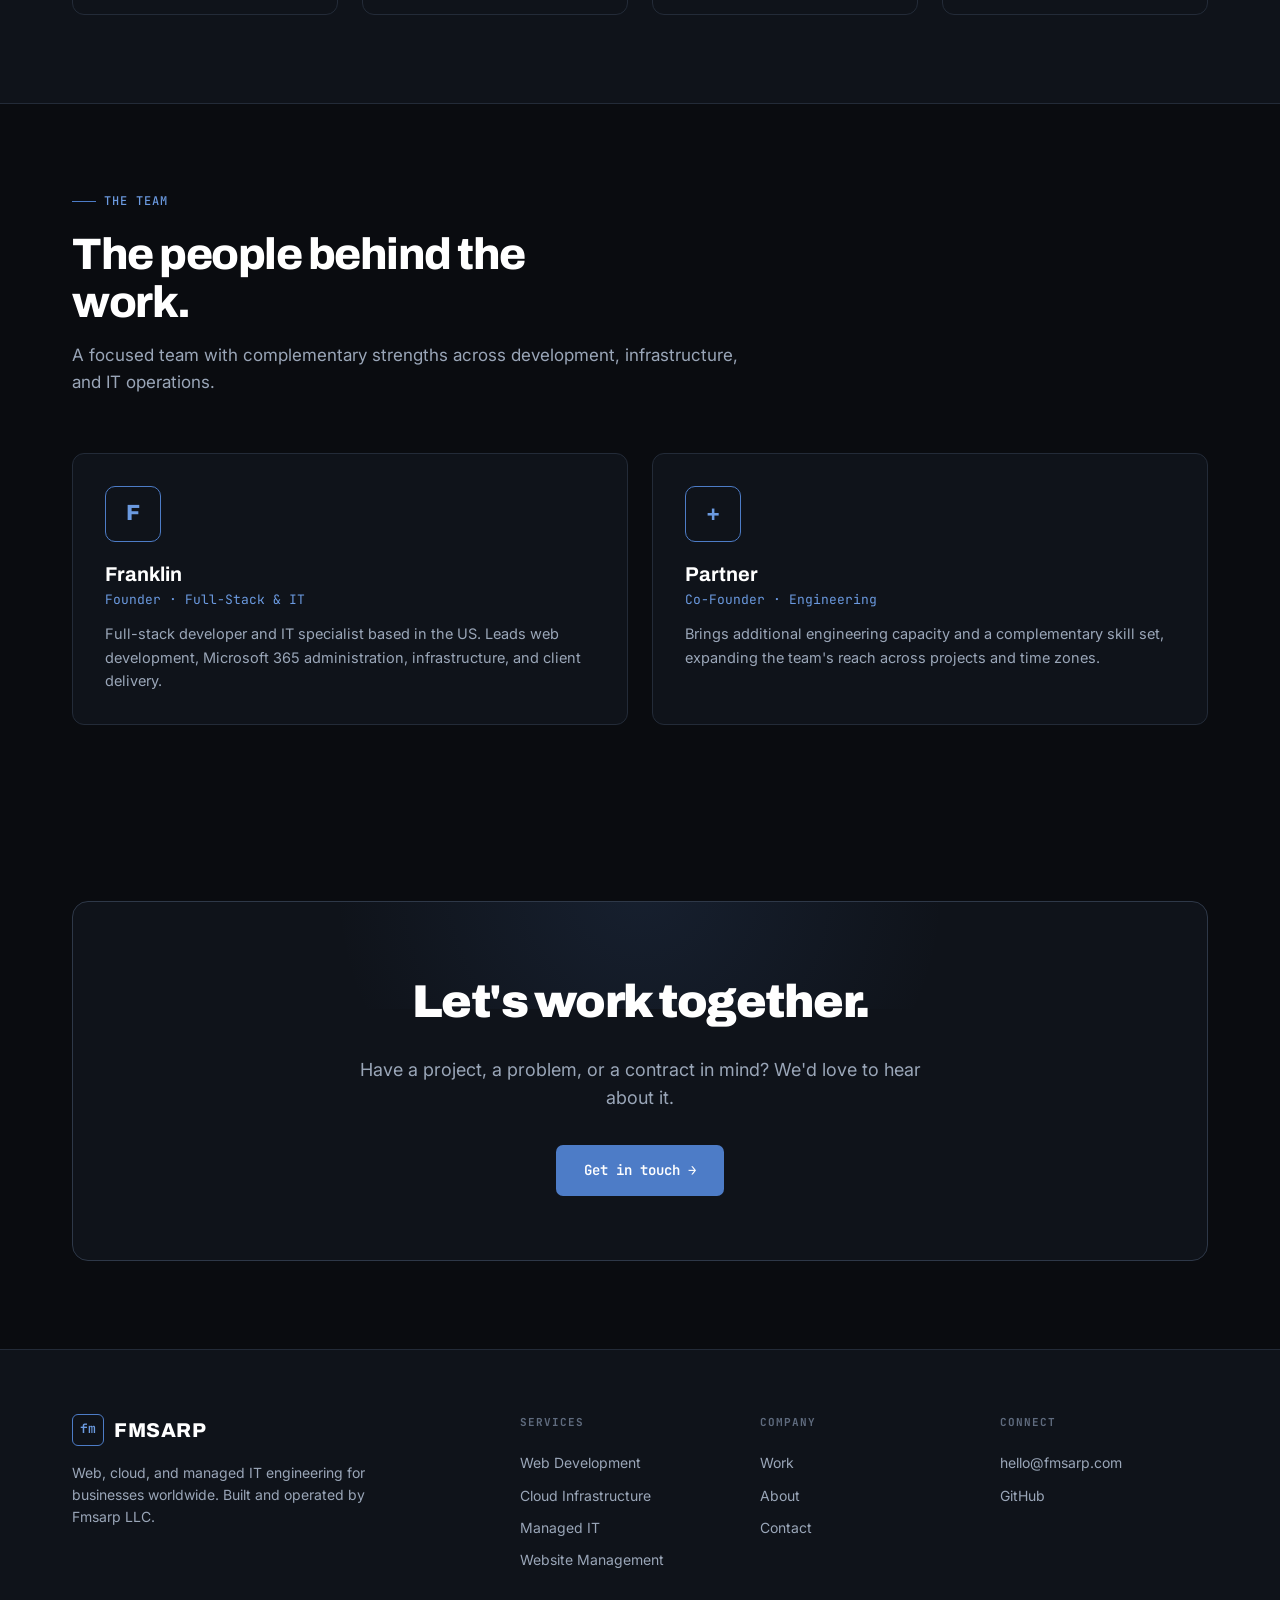
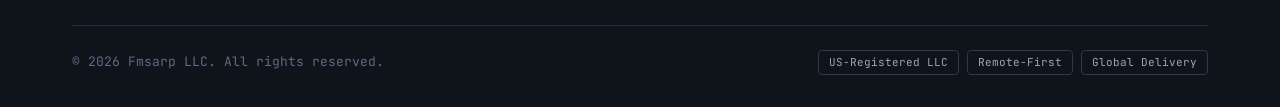
==== commit 8d2d6191: "Redesign: dark technical theme, add Work page" ====
--- a/about.html
+++ b/about.html
@@ -3,51 +3,43 @@
 <head>
   <meta charset="UTF-8">
   <meta name="viewport" content="width=device-width, initial-scale=1.0">
-  <meta name="description" content="About Fmsarp LLC — a US-registered, remote-first technology company delivering web, cloud, and IT services worldwide.">
+  <meta name="description" content="About Fmsarp LLC — a US-registered, remote-first engineering firm delivering web, cloud, and IT services worldwide.">
   <title>About — Fmsarp LLC</title>
   <link rel="stylesheet" href="css/style.css">
   <style>
-    .about-intro { display: grid; grid-template-columns: 1.4fr 1fr; gap: 3rem; align-items: start; padding-bottom: 3rem; }
-    .about-intro p { font-size: 17px; color: var(--slate); margin-bottom: 1.25rem; }
-    .about-intro p.lead { font-size: 21px; color: var(--ink); font-weight: 500; line-height: 1.5; }
-
-    .about-side { background: var(--paper2); border: 1px solid var(--line); border-radius: 16px; padding: 1.75rem; }
-    .about-side h4 { font-family: var(--font-mono); font-size: 12px; text-transform: uppercase; letter-spacing: 1px; color: var(--slate2); margin-bottom: 1rem; }
+    .about-intro { display: grid; grid-template-columns: 1.4fr 1fr; gap: 3rem; align-items: start; padding-bottom: 3.5rem; }
+    .about-intro p { font-size: 16px; color: var(--fg2); margin-bottom: 1.25rem; }
+    .about-intro p.lead { font-size: 21px; color: var(--fg); font-weight: 500; line-height: 1.5; }
+    .about-side { background: var(--bg2); border: 1px solid var(--line); border-radius: 12px; padding: 1.75rem; }
+    .about-side h4 { font-family: var(--font-mono); font-size: 12px; text-transform: uppercase; letter-spacing: 1px; color: var(--fg3); margin-bottom: 1rem; }
     .about-fact { padding: 0.85rem 0; border-bottom: 1px solid var(--line); }
     .about-fact:last-child { border-bottom: none; }
-    .about-fact .k { font-size: 13px; color: var(--slate2); font-family: var(--font-mono); }
-    .about-fact .v { font-size: 15px; font-weight: 600; }
-
-    .values { background: var(--paper2); border-top: 1px solid var(--line); border-bottom: 1px solid var(--line); }
+    .about-fact .k { font-size: 12px; color: var(--fg3); font-family: var(--font-mono); }
+    .about-fact .v { font-size: 15px; font-weight: 600; color: var(--white); }
     .values-grid { display: grid; grid-template-columns: repeat(auto-fit, minmax(250px, 1fr)); gap: 1.5rem; }
-    .value-card { background: var(--paper); border: 1px solid var(--line); border-radius: 14px; padding: 1.75rem; }
-    .value-card .n { font-family: var(--font-mono); font-size: 13px; color: var(--accent); margin-bottom: 0.75rem; }
-    .value-card h4 { font-family: var(--font-display); font-weight: 600; font-size: 19px; margin-bottom: 0.5rem; }
-    .value-card p { font-size: 14.5px; color: var(--slate); }
-
+    .value-card { background: var(--bg2); border: 1px solid var(--line); border-radius: 12px; padding: 1.75rem; }
+    .value-card .n { font-family: var(--font-mono); font-size: 13px; color: var(--steel); margin-bottom: 0.75rem; }
+    .value-card h4 { font-family: var(--font-display); font-weight: 700; font-size: 19px; margin-bottom: 0.5rem; color: var(--white); }
+    .value-card p { font-size: 14.5px; color: var(--fg2); }
     .team-grid { display: grid; grid-template-columns: 1fr 1fr; gap: 1.5rem; }
-    .team-card { border: 1px solid var(--line); border-radius: 16px; padding: 2rem; }
-    .team-avatar { width: 56px; height: 56px; border-radius: 12px; background: var(--ink); color: #fff; display: flex; align-items: center; justify-content: center; font-family: var(--font-display); font-weight: 700; font-size: 22px; margin-bottom: 1rem; }
-    .team-card h4 { font-family: var(--font-display); font-weight: 700; font-size: 20px; }
-    .team-card .role { font-family: var(--font-mono); font-size: 13px; color: var(--accent); margin-bottom: 0.75rem; }
-    .team-card p { font-size: 14.5px; color: var(--slate); }
-
-    @media (max-width: 760px) {
-      .about-intro { grid-template-columns: 1fr; gap: 2rem; }
-      .team-grid { grid-template-columns: 1fr; }
-    }
+    .team-card { border: 1px solid var(--line); border-radius: 12px; padding: 2rem; background: var(--bg2); }
+    .team-avatar { width: 56px; height: 56px; border-radius: 10px; border: 1px solid var(--steel); color: var(--steel-bright); display: flex; align-items: center; justify-content: center; font-family: var(--font-display); font-weight: 800; font-size: 22px; margin-bottom: 1rem; }
+    .team-card h4 { font-family: var(--font-display); font-weight: 700; font-size: 20px; color: var(--white); }
+    .team-card .role { font-family: var(--font-mono); font-size: 13px; color: var(--steel-bright); margin-bottom: 0.75rem; }
+    .team-card p { font-size: 14.5px; color: var(--fg2); }
+    @media (max-width: 760px) { .about-intro { grid-template-columns: 1fr; gap: 2rem; } .team-grid { grid-template-columns: 1fr; } }
   </style>
 </head>
 <body>
 
 <header>
   <nav class="nav">
-    <a class="logo" href="index.html"><span class="logo-mark"></span> Fmsarp</a>
+    <a class="logo" href="index.html"><span class="logo-mark"></span> FMSARP</a>
     <ul class="nav-links">
       <li><a href="index.html">Home</a></li>
       <li><a href="services.html">Services</a></li>
+      <li><a href="work.html">Work</a></li>
       <li><a href="about.html" class="active">About</a></li>
-      <li><a href="contact.html">Contact</a></li>
       <li><a href="contact.html" class="nav-cta">Get a quote</a></li>
     </ul>
     <button class="nav-burger" onclick="toggleMenu()" aria-label="Menu"><span></span><span></span><span></span></button>
@@ -55,18 +47,19 @@
   <div class="mobile-menu" id="mobileMenu">
     <a href="index.html">Home</a>
     <a href="services.html">Services</a>
+    <a href="work.html">Work</a>
     <a href="about.html">About</a>
-    <a href="contact.html">Contact</a>
     <a href="contact.html">Get a quote</a>
   </div>
 </header>
 
 <div class="page-head">
   <div class="hero-bg"></div>
+  <div class="hero-glow"></div>
   <div class="wrap">
-    <div class="eyebrow">// About</div>
-    <h1>A small team that takes ownership seriously.</h1>
-    <p>Fmsarp LLC is a remote-first technology company built on a simple idea: businesses deserve a technology partner who actually answers the phone.</p>
+    <div class="eyebrow">About</div>
+    <h1>A small firm that takes ownership seriously.</h1>
+    <p>Fmsarp LLC is a remote-first engineering company built on a simple idea: businesses deserve a technology partner who actually answers the phone.</p>
   </div>
 </div>
 
@@ -74,8 +67,8 @@
   <div class="wrap">
     <div class="about-intro reveal">
       <div>
-        <p class="lead">We started Fmsarp because we kept seeing the same thing: businesses stuck between freelancers who disappear and big agencies that overcharge and under-communicate.</p>
-        <p>We do things differently. When you work with us, you work directly with the engineers building and running your systems. No layers, no runaround — just people who care about doing the work well and standing behind it.</p>
+        <p class="lead">We started Fmsarp because we kept seeing the same thing — businesses stuck between freelancers who disappear and big agencies that overcharge and under-communicate.</p>
+        <p>We do it differently. When you work with us, you work directly with the engineers building and running your systems. No layers, no runaround — just people who care about doing the work well and standing behind it.</p>
         <p>From custom web platforms to cloud infrastructure to the everyday IT that keeps an office running, we bring real hands-on experience across the full stack. We're US-based with international reach, delivering remotely to clients wherever they are.</p>
         <p>We're equally comfortable taking on a quick fixed-scope project or becoming the long-term technology partner you call first.</p>
       </div>
@@ -91,31 +84,30 @@
   </div>
 </section>
 
-<!-- VALUES -->
-<section class="values">
+<section class="services">
   <div class="wrap">
     <div class="section-head reveal">
-      <div class="eyebrow">// What we stand for</div>
-      <h2 class="section-title">Principles we don't compromise on.</h2>
+      <div class="eyebrow">Principles</div>
+      <h2 class="section-title">What we don't compromise on.</h2>
     </div>
     <div class="values-grid">
       <div class="value-card reveal">
-        <div class="n">01</div>
+        <div class="n">// 01</div>
         <h4>Honesty first</h4>
         <p>We tell you what you need, not what's most profitable for us — even when that means a smaller invoice.</p>
       </div>
       <div class="value-card reveal">
-        <div class="n">02</div>
+        <div class="n">// 02</div>
         <h4>Own the outcome</h4>
         <p>We don't hand off and disappear. If it has our name on it, we make sure it works and keeps working.</p>
       </div>
       <div class="value-card reveal">
-        <div class="n">03</div>
+        <div class="n">// 03</div>
         <h4>Clear communication</h4>
         <p>No jargon walls, no silence. You'll always know what's happening and what comes next.</p>
       </div>
       <div class="value-card reveal">
-        <div class="n">04</div>
+        <div class="n">// 04</div>
         <h4>Build to last</h4>
         <p>We favor solutions that are maintainable, documented, and yours — not locked to us forever.</p>
       </div>
@@ -123,13 +115,12 @@
   </div>
 </section>
 
-<!-- TEAM -->
 <section>
   <div class="wrap">
     <div class="section-head reveal">
-      <div class="eyebrow">// The team</div>
+      <div class="eyebrow">The team</div>
       <h2 class="section-title">The people behind the work.</h2>
-      <p class="section-lead">A focused two-person team with complementary strengths across development, infrastructure, and IT operations.</p>
+      <p class="section-lead">A focused team with complementary strengths across development, infrastructure, and IT operations.</p>
     </div>
     <div class="team-grid">
       <div class="team-card reveal">
@@ -148,13 +139,13 @@
   </div>
 </section>
 
-<!-- CTA -->
 <section>
   <div class="wrap">
     <div class="cta-banner reveal">
+      <div class="hero-glow"></div>
       <h2>Let's work together.</h2>
       <p>Have a project, a problem, or a contract in mind? We'd love to hear about it.</p>
-      <a href="contact.html" class="btn btn-dark">Get in touch →</a>
+      <a href="contact.html" class="btn btn-primary">Get in touch →</a>
     </div>
   </div>
 </section>
@@ -163,21 +154,21 @@
   <div class="wrap">
     <div class="footer-grid">
       <div class="footer-brand">
-        <a class="logo" href="index.html"><span class="logo-mark"></span> Fmsarp</a>
-        <p>Web development, cloud, and managed IT services for businesses worldwide. Built and operated by Fmsarp LLC.</p>
+        <a class="logo" href="index.html"><span class="logo-mark"></span> FMSARP</a>
+        <p>Web, cloud, and managed IT engineering for businesses worldwide. Built and operated by Fmsarp LLC.</p>
       </div>
       <div class="footer-col">
         <h5>Services</h5>
         <a href="services.html">Web Development</a>
-        <a href="services.html">Cloud Services</a>
+        <a href="services.html">Cloud Infrastructure</a>
         <a href="services.html">Managed IT</a>
         <a href="services.html">Website Management</a>
       </div>
       <div class="footer-col">
         <h5>Company</h5>
+        <a href="work.html">Work</a>
         <a href="about.html">About</a>
         <a href="contact.html">Contact</a>
-        <a href="contact.html">Get a quote</a>
       </div>
       <div class="footer-col">
         <h5>Connect</h5>
--- a/css/style.css
+++ b/css/style.css
@@ -1,34 +1,33 @@
-@import url('https://fonts.googleapis.com/css2?family=Space+Grotesk:wght@400;500;600;700&family=IBM+Plex+Mono:wght@400;500;600&family=Sora:wght@600;700;800&display=swap');
+@import url('https://fonts.googleapis.com/css2?family=Inter:wght@400;500;600;700&family=JetBrains+Mono:wght@400;500;600&family=Archivo:wght@600;700;800;900&display=swap');
 
 *, *::before, *::after { box-sizing: border-box; margin: 0; padding: 0; }
 
 :root {
-  --ink: #0c1322;
-  --ink2: #1c2638;
-  --slate: #46546b;
-  --slate2: #6b7890;
-  --line: #e2e7ef;
-  --line2: #cdd5e2;
-  --paper: #ffffff;
-  --paper2: #f6f8fb;
-  --paper3: #eef2f7;
-  --accent: #0066ff;
-  --accent2: #0047b3;
-  --accent-soft: #e8f0ff;
-  --green: #00a86b;
-  --green-soft: #e3f5ee;
-  --amber: #f59e0b;
-  --font-display: 'Sora', sans-serif;
-  --font-body: 'Space Grotesk', sans-serif;
-  --font-mono: 'IBM Plex Mono', monospace;
-  --maxw: 1180px;
+  --bg: #0a0c10;
+  --bg2: #0f131a;
+  --bg3: #161b24;
+  --bg4: #1d2430;
+  --line: #232b38;
+  --line2: #2e3848;
+  --fg: #e6eaf0;
+  --fg2: #9aa6b8;
+  --fg3: #5f6b7e;
+  --steel: #4d7cc7;
+  --steel-bright: #6b9ae0;
+  --steel-soft: rgba(77,124,199,0.12);
+  --steel-line: rgba(77,124,199,0.3);
+  --white: #ffffff;
+  --font-display: 'Archivo', sans-serif;
+  --font-body: 'Inter', sans-serif;
+  --font-mono: 'JetBrains Mono', monospace;
+  --maxw: 1200px;
 }
 
 html { scroll-behavior: smooth; }
 
 body {
-  background: var(--paper);
-  color: var(--ink);
+  background: var(--bg);
+  color: var(--fg);
   font-family: var(--font-body);
   line-height: 1.6;
   -webkit-font-smoothing: antialiased;
@@ -44,8 +43,8 @@
   position: sticky;
   top: 0;
   z-index: 100;
-  background: rgba(255,255,255,0.85);
-  backdrop-filter: blur(12px);
+  background: rgba(10,12,16,0.8);
+  backdrop-filter: blur(14px);
   border-bottom: 1px solid var(--line);
 }
 
@@ -53,7 +52,7 @@
   display: flex;
   align-items: center;
   justify-content: space-between;
-  height: 68px;
+  height: 70px;
   max-width: var(--maxw);
   margin: 0 auto;
   padding: 0 2rem;
@@ -62,82 +61,60 @@
 .logo {
   font-family: var(--font-display);
   font-weight: 800;
-  font-size: 22px;
-  letter-spacing: -0.5px;
-  color: var(--ink);
+  font-size: 20px;
+  letter-spacing: 0.5px;
+  color: var(--white);
   display: flex;
   align-items: center;
-  gap: 8px;
+  gap: 10px;
 }
 
 .logo-mark {
-  width: 30px; height: 30px;
-  background: var(--ink);
-  border-radius: 7px;
+  width: 32px; height: 32px;
+  border: 1px solid var(--steel);
+  border-radius: 6px;
   display: inline-flex;
   align-items: center;
   justify-content: center;
-  color: var(--paper);
-  font-family: var(--font-mono);
-  font-size: 14px;
+  color: var(--steel-bright);
+  font-family: var(--font-mono);
+  font-size: 13px;
   font-weight: 600;
 }
 
-.logo-mark::after { content: '</>'; }
-
-.nav-links { display: flex; align-items: center; gap: 2rem; list-style: none; }
+.logo-mark::after { content: 'fm'; }
+
+.nav-links { display: flex; align-items: center; gap: 2.25rem; list-style: none; }
 
 .nav-links a {
   font-size: 14px;
   font-weight: 500;
-  color: var(--slate);
+  color: var(--fg2);
   transition: color 0.2s;
-}
-
-.nav-links a:hover, .nav-links a.active { color: var(--ink); }
+  font-family: var(--font-mono);
+}
+
+.nav-links a:hover, .nav-links a.active { color: var(--white); }
 
 .nav-cta {
-  background: var(--ink);
-  color: var(--paper) !important;
+  background: var(--steel);
+  color: var(--white) !important;
   padding: 9px 18px;
-  border-radius: 8px;
-  font-size: 14px;
+  border-radius: 6px;
+  font-size: 13px !important;
   font-weight: 600;
   transition: background 0.2s, transform 0.2s;
-}
-
-.nav-cta:hover { background: var(--accent); transform: translateY(-1px); }
-
-.nav-burger {
-  display: none;
-  flex-direction: column;
-  gap: 5px;
-  background: none;
-  border: none;
-  cursor: pointer;
-  padding: 4px;
-}
-
-.nav-burger span { width: 24px; height: 2px; background: var(--ink); border-radius: 2px; transition: all 0.2s; }
-
-.mobile-menu {
-  display: none;
-  flex-direction: column;
-  background: var(--paper);
-  border-bottom: 1px solid var(--line);
-  padding: 1rem 2rem 1.5rem;
-}
-
+  font-family: var(--font-mono) !important;
+}
+
+.nav-cta:hover { background: var(--steel-bright); transform: translateY(-1px); }
+
+.nav-burger { display: none; flex-direction: column; gap: 5px; background: none; border: none; cursor: pointer; padding: 4px; }
+.nav-burger span { width: 24px; height: 2px; background: var(--fg); border-radius: 2px; }
+
+.mobile-menu { display: none; flex-direction: column; background: var(--bg2); border-bottom: 1px solid var(--line); padding: 1rem 2rem 1.5rem; }
 .mobile-menu.open { display: flex; }
-
-.mobile-menu a {
-  padding: 12px 0;
-  font-size: 15px;
-  font-weight: 500;
-  color: var(--slate);
-  border-bottom: 1px solid var(--line);
-}
-
+.mobile-menu a { padding: 13px 0; font-size: 15px; font-weight: 500; color: var(--fg2); border-bottom: 1px solid var(--line); font-family: var(--font-mono); }
 .mobile-menu a:last-child { border-bottom: none; }
 
 /* ── BUTTONS ── */
@@ -145,28 +122,24 @@
   display: inline-flex;
   align-items: center;
   gap: 8px;
-  padding: 13px 26px;
-  border-radius: 9px;
-  font-family: var(--font-body);
-  font-size: 15px;
+  padding: 14px 28px;
+  border-radius: 7px;
+  font-family: var(--font-mono);
+  font-size: 14px;
   font-weight: 600;
   cursor: pointer;
   transition: all 0.2s;
   border: none;
 }
 
-.btn-dark { background: var(--ink); color: var(--paper); }
-.btn-dark:hover { background: var(--accent); transform: translateY(-2px); box-shadow: 0 8px 24px rgba(0,102,255,0.25); }
-
-.btn-ghost { background: transparent; color: var(--ink); border: 1px solid var(--line2); }
-.btn-ghost:hover { border-color: var(--ink); background: var(--paper2); }
+.btn-primary { background: var(--steel); color: var(--white); }
+.btn-primary:hover { background: var(--steel-bright); transform: translateY(-2px); box-shadow: 0 10px 30px rgba(77,124,199,0.3); }
+
+.btn-ghost { background: transparent; color: var(--fg); border: 1px solid var(--line2); }
+.btn-ghost:hover { border-color: var(--steel); color: var(--white); }
 
 /* ── HERO ── */
-.hero {
-  position: relative;
-  padding: 5.5rem 0 5rem;
-  overflow: hidden;
-}
+.hero { position: relative; padding: 6rem 0 5rem; overflow: hidden; }
 
 .hero-bg {
   position: absolute;
@@ -174,11 +147,20 @@
   background-image:
     linear-gradient(var(--line) 1px, transparent 1px),
     linear-gradient(90deg, var(--line) 1px, transparent 1px);
-  background-size: 56px 56px;
-  mask-image: radial-gradient(ellipse 80% 60% at 50% 0%, #000 40%, transparent 75%);
-  -webkit-mask-image: radial-gradient(ellipse 80% 60% at 50% 0%, #000 40%, transparent 75%);
-  opacity: 0.7;
+  background-size: 64px 64px;
+  mask-image: radial-gradient(ellipse 75% 55% at 30% 0%, #000 30%, transparent 72%);
+  -webkit-mask-image: radial-gradient(ellipse 75% 55% at 30% 0%, #000 30%, transparent 72%);
+  opacity: 0.5;
   z-index: 0;
+}
+
+.hero-glow {
+  position: absolute;
+  top: -10%; right: -5%;
+  width: 50%; height: 70%;
+  background: radial-gradient(circle, var(--steel-soft) 0%, transparent 65%);
+  z-index: 0;
+  pointer-events: none;
 }
 
 .hero .wrap { position: relative; z-index: 1; }
@@ -186,322 +168,138 @@
 .hero-badge {
   display: inline-flex;
   align-items: center;
-  gap: 8px;
-  background: var(--paper);
+  gap: 9px;
+  background: var(--bg3);
   border: 1px solid var(--line2);
-  border-radius: 100px;
-  padding: 6px 14px 6px 8px;
+  border-radius: 6px;
+  padding: 7px 14px;
   font-family: var(--font-mono);
   font-size: 12px;
   font-weight: 500;
-  color: var(--slate);
-  margin-bottom: 1.75rem;
-  box-shadow: 0 1px 3px rgba(12,19,34,0.04);
-}
-
-.hero-badge .dot {
-  width: 8px; height: 8px;
-  background: var(--green);
-  border-radius: 50%;
-  box-shadow: 0 0 0 3px var(--green-soft);
-}
+  color: var(--fg2);
+  margin-bottom: 2rem;
+}
+
+.hero-badge .dot { width: 7px; height: 7px; background: #2fd07a; border-radius: 50%; box-shadow: 0 0 8px #2fd07a; }
 
 .hero h1 {
   font-family: var(--font-display);
-  font-weight: 800;
-  font-size: clamp(38px, 6vw, 68px);
-  line-height: 1.04;
-  letter-spacing: -2px;
-  max-width: 16ch;
-  margin-bottom: 1.5rem;
-}
-
-.hero h1 .grad {
-  background: linear-gradient(120deg, var(--accent), #00c2ff);
-  -webkit-background-clip: text;
-  background-clip: text;
-  color: transparent;
-}
+  font-weight: 900;
+  font-size: clamp(40px, 6.5vw, 76px);
+  line-height: 1.0;
+  letter-spacing: -2.5px;
+  max-width: 15ch;
+  margin-bottom: 1.75rem;
+  color: var(--white);
+}
+
+.hero h1 .accent { color: var(--steel-bright); }
 
 .hero-sub {
   font-size: clamp(16px, 2vw, 19px);
-  color: var(--slate);
+  color: var(--fg2);
   max-width: 56ch;
   margin-bottom: 2.5rem;
 }
 
 .hero-actions { display: flex; gap: 1rem; flex-wrap: wrap; }
 
-.hero-stats {
-  display: flex;
-  gap: 3rem;
-  margin-top: 4rem;
-  flex-wrap: wrap;
-}
-
-.hero-stat .num {
-  font-family: var(--font-display);
-  font-weight: 700;
-  font-size: 34px;
-  letter-spacing: -1px;
-}
-
-.hero-stat .lbl {
-  font-size: 13px;
-  color: var(--slate2);
-  font-family: var(--font-mono);
-}
-
-/* ── SECTION PRIMITIVES ── */
-section { padding: 5rem 0; }
+.hero-stats { display: flex; gap: 0; margin-top: 4.5rem; flex-wrap: wrap; border: 1px solid var(--line); border-radius: 10px; overflow: hidden; max-width: 720px; }
+.hero-stat { padding: 1.5rem 2rem; border-right: 1px solid var(--line); flex: 1; min-width: 160px; }
+.hero-stat:last-child { border-right: none; }
+.hero-stat .num { font-family: var(--font-display); font-weight: 800; font-size: 30px; letter-spacing: -1px; color: var(--white); }
+.hero-stat .lbl { font-size: 12px; color: var(--fg3); font-family: var(--font-mono); margin-top: 2px; }
+
+/* ── SECTIONS ── */
+section { padding: 5.5rem 0; }
 
 .eyebrow {
   font-family: var(--font-mono);
-  font-size: 13px;
+  font-size: 12px;
   font-weight: 500;
-  color: var(--accent);
+  color: var(--steel-bright);
   letter-spacing: 1px;
   text-transform: uppercase;
-  margin-bottom: 1rem;
-}
+  margin-bottom: 1.25rem;
+  display: flex;
+  align-items: center;
+  gap: 8px;
+}
+.eyebrow::before { content: ''; width: 24px; height: 1px; background: var(--steel); }
 
 .section-title {
-  font-family: var(--font-display);
-  font-weight: 700;
-  font-size: clamp(28px, 4vw, 42px);
-  letter-spacing: -1.2px;
-  line-height: 1.1;
-  max-width: 20ch;
-  margin-bottom: 1rem;
-}
-
-.section-lead {
-  font-size: 17px;
-  color: var(--slate);
-  max-width: 60ch;
-}
-
-.section-head { margin-bottom: 3rem; }
-
-/* ── SERVICES ── */
-.services { background: var(--paper2); border-top: 1px solid var(--line); border-bottom: 1px solid var(--line); }
-
-.service-grid {
-  display: grid;
-  grid-template-columns: repeat(auto-fit, minmax(290px, 1fr));
-  gap: 1.25rem;
-}
-
-.service-card {
-  background: var(--paper);
-  border: 1px solid var(--line);
-  border-radius: 16px;
-  padding: 2rem;
-  transition: transform 0.25s, box-shadow 0.25s, border-color 0.25s;
-}
-
-.service-card:hover {
-  transform: translateY(-4px);
-  box-shadow: 0 18px 40px rgba(12,19,34,0.08);
-  border-color: var(--line2);
-}
-
-.service-icon {
-  width: 48px; height: 48px;
-  border-radius: 12px;
-  background: var(--accent-soft);
-  color: var(--accent);
-  display: flex;
-  align-items: center;
-  justify-content: center;
-  margin-bottom: 1.25rem;
-  font-size: 22px;
-}
-
-.service-card h3 {
-  font-family: var(--font-display);
-  font-weight: 600;
-  font-size: 20px;
-  letter-spacing: -0.5px;
-  margin-bottom: 0.5rem;
-}
-
-.service-card p { font-size: 14.5px; color: var(--slate); margin-bottom: 1rem; }
-
-.service-list { list-style: none; }
-
-.service-list li {
-  font-size: 13.5px;
-  color: var(--slate);
-  padding: 5px 0 5px 22px;
-  position: relative;
-  font-family: var(--font-mono);
-}
-
-.service-list li::before {
-  content: '→';
-  position: absolute;
-  left: 0;
-  color: var(--accent);
-}
-
-/* ── PROCESS ── */
-.process-grid {
-  display: grid;
-  grid-template-columns: repeat(auto-fit, minmax(220px, 1fr));
-  gap: 1.5rem;
-  counter-reset: step;
-}
-
-.process-step {
-  position: relative;
-  padding-top: 2.5rem;
-  border-top: 2px solid var(--ink);
-}
-
-.process-step::before {
-  counter-increment: step;
-  content: '0' counter(step);
-  position: absolute;
-  top: 0.75rem;
-  font-family: var(--font-mono);
-  font-size: 13px;
-  font-weight: 600;
-  color: var(--accent);
-}
-
-.process-step h4 {
-  font-family: var(--font-display);
-  font-weight: 600;
-  font-size: 18px;
-  margin-bottom: 0.5rem;
-}
-
-.process-step p { font-size: 14px; color: var(--slate); }
-
-/* ── WHY / FEATURES ── */
-.why { background: var(--ink); color: var(--paper); }
-.why .eyebrow { color: #5b9dff; }
-.why .section-title { color: var(--paper); }
-.why .section-lead { color: var(--slate2); }
-
-.why-grid {
-  display: grid;
-  grid-template-columns: repeat(auto-fit, minmax(260px, 1fr));
-  gap: 2rem;
-  margin-top: 1rem;
-}
-
-.why-item { padding: 1.5rem; border: 1px solid var(--ink2); border-radius: 14px; background: rgba(255,255,255,0.02); }
-
-.why-item .ico { font-size: 24px; margin-bottom: 0.75rem; }
-
-.why-item h4 {
-  font-family: var(--font-display);
-  font-weight: 600;
-  font-size: 18px;
-  margin-bottom: 0.5rem;
-  color: var(--paper);
-}
-
-.why-item p { font-size: 14px; color: var(--slate2); }
-
-/* ── CTA BANNER ── */
-.cta-banner {
-  background: linear-gradient(120deg, var(--accent), var(--accent2));
-  border-radius: 24px;
-  padding: 4rem 3rem;
-  text-align: center;
-  color: var(--paper);
-  position: relative;
-  overflow: hidden;
-}
-
-.cta-banner h2 {
   font-family: var(--font-display);
   font-weight: 800;
   font-size: clamp(28px, 4vw, 44px);
   letter-spacing: -1.5px;
+  line-height: 1.08;
+  max-width: 20ch;
   margin-bottom: 1rem;
-  position: relative;
-}
-
-.cta-banner p { font-size: 18px; opacity: 0.9; margin-bottom: 2rem; max-width: 50ch; margin-left: auto; margin-right: auto; position: relative; }
-
-.cta-banner .btn-dark { background: var(--paper); color: var(--ink); position: relative; }
-.cta-banner .btn-dark:hover { background: var(--ink); color: var(--paper); }
+  color: var(--white);
+}
+
+.section-lead { font-size: 17px; color: var(--fg2); max-width: 62ch; }
+.section-head { margin-bottom: 3.5rem; }
+
+/* ── SERVICES ── */
+.services { background: var(--bg2); border-top: 1px solid var(--line); border-bottom: 1px solid var(--line); }
+
+.service-grid { display: grid; grid-template-columns: repeat(auto-fit, minmax(300px, 1fr)); gap: 1px; background: var(--line); border: 1px solid var(--line); border-radius: 12px; overflow: hidden; }
+
+.service-card { background: var(--bg2); padding: 2.25rem; transition: background 0.25s; }
+.service-card:hover { background: var(--bg3); }
+
+.service-num { font-family: var(--font-mono); font-size: 12px; color: var(--steel); margin-bottom: 1.25rem; }
+
+.service-card h3 { font-family: var(--font-display); font-weight: 700; font-size: 21px; letter-spacing: -0.5px; margin-bottom: 0.65rem; color: var(--white); }
+.service-card p { font-size: 14.5px; color: var(--fg2); margin-bottom: 1.25rem; }
+
+.service-list { list-style: none; }
+.service-list li { font-size: 13px; color: var(--fg2); padding: 5px 0 5px 20px; position: relative; font-family: var(--font-mono); }
+.service-list li::before { content: '+'; position: absolute; left: 0; color: var(--steel); }
+
+/* ── PROCESS ── */
+.process-grid { display: grid; grid-template-columns: repeat(auto-fit, minmax(220px, 1fr)); gap: 0; border: 1px solid var(--line); border-radius: 12px; overflow: hidden; }
+.process-step { position: relative; padding: 2.25rem; border-right: 1px solid var(--line); }
+.process-step:last-child { border-right: none; }
+.process-step .pnum { font-family: var(--font-mono); font-size: 13px; font-weight: 600; color: var(--steel); margin-bottom: 1rem; }
+.process-step h4 { font-family: var(--font-display); font-weight: 700; font-size: 18px; margin-bottom: 0.5rem; color: var(--white); }
+.process-step p { font-size: 14px; color: var(--fg2); }
+
+/* ── WHY ── */
+.why-grid { display: grid; grid-template-columns: repeat(auto-fit, minmax(260px, 1fr)); gap: 1.5rem; }
+.why-item { padding: 1.75rem; border: 1px solid var(--line); border-radius: 12px; background: var(--bg2); transition: border-color 0.25s; }
+.why-item:hover { border-color: var(--steel-line); }
+.why-item .ico { font-family: var(--font-mono); font-size: 13px; color: var(--steel); margin-bottom: 1rem; }
+.why-item h4 { font-family: var(--font-display); font-weight: 700; font-size: 18px; margin-bottom: 0.5rem; color: var(--white); }
+.why-item p { font-size: 14px; color: var(--fg2); }
+
+/* ── CTA ── */
+.cta-banner { border: 1px solid var(--line2); border-radius: 16px; padding: 4rem 3rem; text-align: center; position: relative; overflow: hidden; background: var(--bg2); }
+.cta-banner .hero-glow { opacity: 1; top: -40%; left: 50%; transform: translateX(-50%); width: 80%; }
+.cta-banner h2 { font-family: var(--font-display); font-weight: 900; font-size: clamp(28px, 4vw, 46px); letter-spacing: -1.5px; margin-bottom: 1rem; position: relative; color: var(--white); }
+.cta-banner p { font-size: 18px; color: var(--fg2); margin-bottom: 2rem; max-width: 52ch; margin-left: auto; margin-right: auto; position: relative; }
+.cta-banner .btn { position: relative; }
 
 /* ── FOOTER ── */
-footer { background: var(--paper2); border-top: 1px solid var(--line); padding: 4rem 0 2rem; }
-
-.footer-grid {
-  display: grid;
-  grid-template-columns: 2fr 1fr 1fr 1fr;
-  gap: 2rem;
-  margin-bottom: 3rem;
-}
-
+footer { background: var(--bg2); border-top: 1px solid var(--line); padding: 4rem 0 2rem; }
+.footer-grid { display: grid; grid-template-columns: 2fr 1fr 1fr 1fr; gap: 2rem; margin-bottom: 3rem; }
 .footer-brand .logo { margin-bottom: 1rem; }
-.footer-brand p { font-size: 14px; color: var(--slate); max-width: 32ch; }
-
-.footer-col h5 {
-  font-family: var(--font-mono);
-  font-size: 12px;
-  text-transform: uppercase;
-  letter-spacing: 1px;
-  color: var(--slate2);
-  margin-bottom: 1rem;
-}
-
-.footer-col a { display: block; font-size: 14px; color: var(--slate); padding: 5px 0; transition: color 0.2s; }
-.footer-col a:hover { color: var(--ink); }
-
-.footer-bottom {
-  border-top: 1px solid var(--line);
-  padding-top: 1.5rem;
-  display: flex;
-  justify-content: space-between;
-  align-items: center;
-  font-size: 13px;
-  color: var(--slate2);
-  flex-wrap: wrap;
-  gap: 1rem;
-}
-
+.footer-brand p { font-size: 14px; color: var(--fg2); max-width: 34ch; }
+.footer-col h5 { font-family: var(--font-mono); font-size: 11px; text-transform: uppercase; letter-spacing: 1px; color: var(--fg3); margin-bottom: 1rem; }
+.footer-col a { display: block; font-size: 14px; color: var(--fg2); padding: 5px 0; transition: color 0.2s; }
+.footer-col a:hover { color: var(--white); }
+.footer-bottom { border-top: 1px solid var(--line); padding-top: 1.5rem; display: flex; justify-content: space-between; align-items: center; font-size: 13px; color: var(--fg3); flex-wrap: wrap; gap: 1rem; font-family: var(--font-mono); }
 .footer-bottom .badges { display: flex; gap: 0.5rem; flex-wrap: wrap; }
-
-.footer-bottom .badge {
-  font-family: var(--font-mono);
-  font-size: 11px;
-  padding: 3px 10px;
-  border: 1px solid var(--line2);
-  border-radius: 100px;
-  color: var(--slate);
-}
-
-/* ── PAGE HEADER (interior pages) ── */
-.page-head {
-  padding: 4rem 0 3rem;
-  border-bottom: 1px solid var(--line);
-  position: relative;
-  overflow: hidden;
-}
-
+.footer-bottom .badge { font-family: var(--font-mono); font-size: 11px; padding: 3px 10px; border: 1px solid var(--line2); border-radius: 4px; color: var(--fg2); }
+
+/* ── PAGE HEAD ── */
+.page-head { padding: 4.5rem 0 3.5rem; border-bottom: 1px solid var(--line); position: relative; overflow: hidden; }
 .page-head .wrap { position: relative; z-index: 1; }
-
-.page-head h1 {
-  font-family: var(--font-display);
-  font-weight: 800;
-  font-size: clamp(34px, 5vw, 56px);
-  letter-spacing: -1.5px;
-  line-height: 1.05;
-  margin-bottom: 1rem;
-  max-width: 18ch;
-}
-
-.page-head p { font-size: 18px; color: var(--slate); max-width: 58ch; }
-
-/* ── REVEAL ANIMATION ── */
+.page-head h1 { font-family: var(--font-display); font-weight: 900; font-size: clamp(34px, 5vw, 60px); letter-spacing: -2px; line-height: 1.0; margin-bottom: 1rem; max-width: 18ch; color: var(--white); }
+.page-head p { font-size: 18px; color: var(--fg2); max-width: 58ch; }
+
+/* ── REVEAL ── */
 .reveal { opacity: 0; transform: translateY(24px); transition: opacity 0.7s ease, transform 0.7s ease; }
 .reveal.in { opacity: 1; transform: none; }
 
@@ -510,7 +308,8 @@
   .nav-links { display: none; }
   .nav-burger { display: flex; }
   .footer-grid { grid-template-columns: 1fr 1fr; }
-  .hero-stats { gap: 2rem; }
+  .process-step { border-right: none; border-bottom: 1px solid var(--line); }
+  .process-step:last-child { border-bottom: none; }
 }
 
 @media (max-width: 560px) {
@@ -519,8 +318,9 @@
   section { padding: 3.5rem 0; }
   .footer-grid { grid-template-columns: 1fr; }
   .cta-banner { padding: 3rem 1.5rem; }
-  .hero { padding: 3.5rem 0; }
-  .hero-stat .num { font-size: 28px; }
+  .hero { padding: 4rem 0; }
+  .hero-stat { border-right: none; border-bottom: 1px solid var(--line); }
+  .hero-stat:last-child { border-bottom: none; }
   .hero-actions { flex-direction: column; }
   .hero-actions .btn { width: 100%; justify-content: center; }
 }
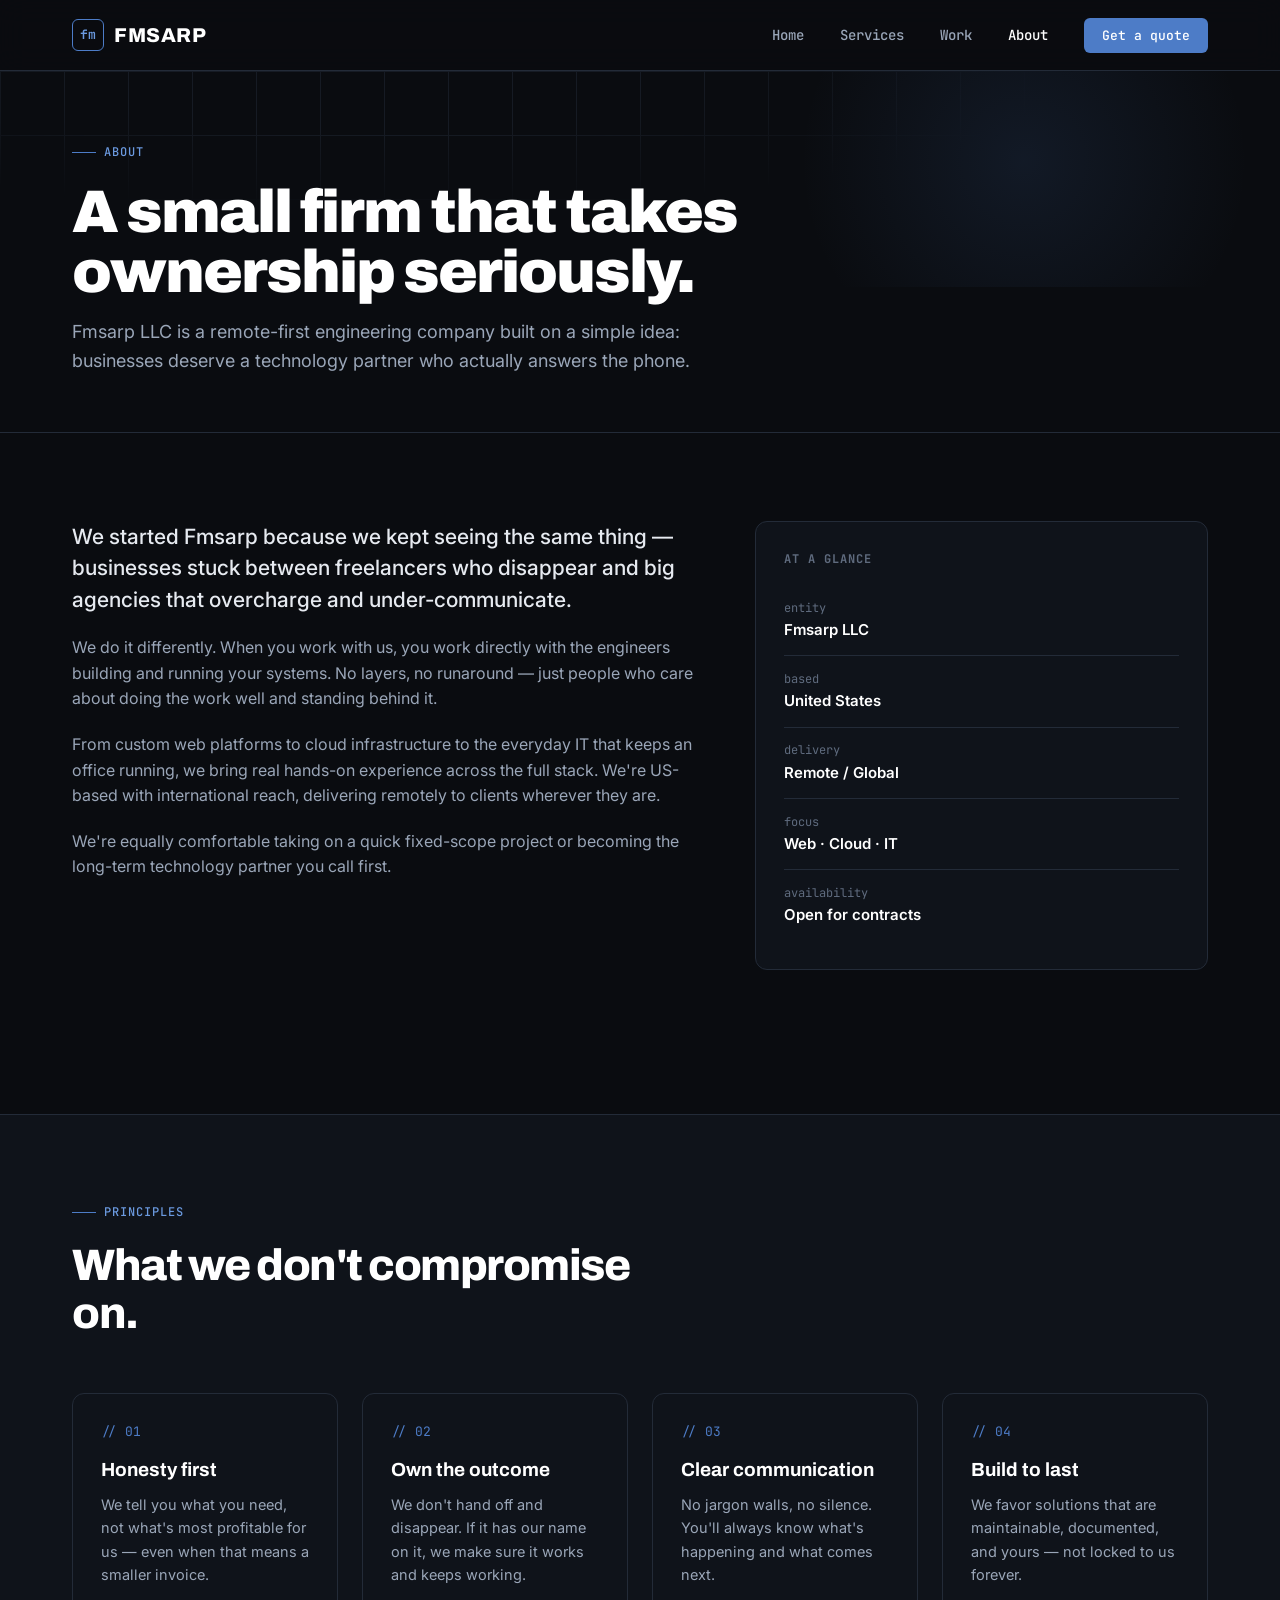
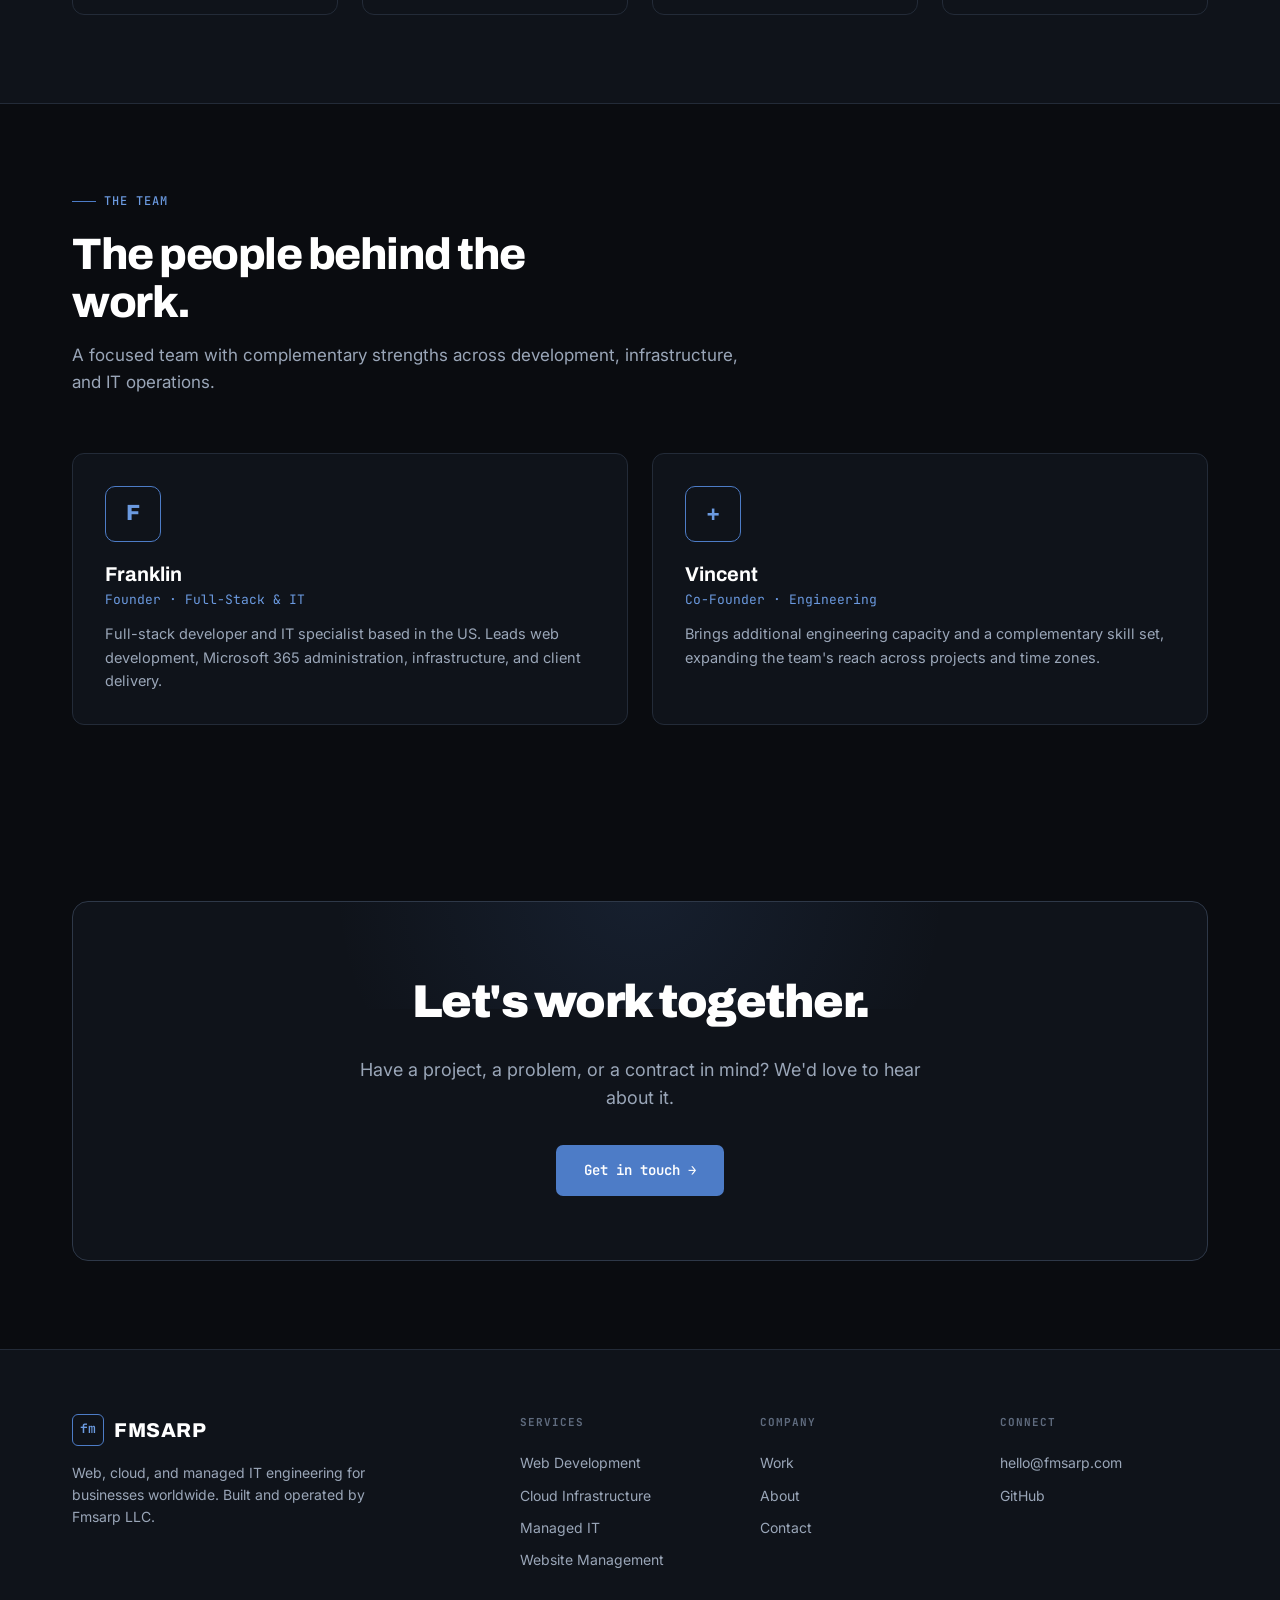
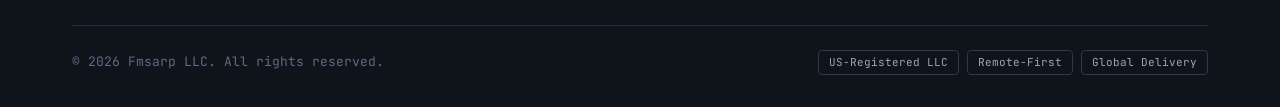
==== commit 0dccec0e: "added partner's name" ====
--- a/about.html
+++ b/about.html
@@ -1,192 +1,370 @@
-<!DOCTYPE html>
+<!doctype html>
 <html lang="en">
-<head>
-  <meta charset="UTF-8">
-  <meta name="viewport" content="width=device-width, initial-scale=1.0">
-  <meta name="description" content="About Fmsarp LLC — a US-registered, remote-first engineering firm delivering web, cloud, and IT services worldwide.">
-  <title>About — Fmsarp LLC</title>
-  <link rel="stylesheet" href="css/style.css">
-  <style>
-    .about-intro { display: grid; grid-template-columns: 1.4fr 1fr; gap: 3rem; align-items: start; padding-bottom: 3.5rem; }
-    .about-intro p { font-size: 16px; color: var(--fg2); margin-bottom: 1.25rem; }
-    .about-intro p.lead { font-size: 21px; color: var(--fg); font-weight: 500; line-height: 1.5; }
-    .about-side { background: var(--bg2); border: 1px solid var(--line); border-radius: 12px; padding: 1.75rem; }
-    .about-side h4 { font-family: var(--font-mono); font-size: 12px; text-transform: uppercase; letter-spacing: 1px; color: var(--fg3); margin-bottom: 1rem; }
-    .about-fact { padding: 0.85rem 0; border-bottom: 1px solid var(--line); }
-    .about-fact:last-child { border-bottom: none; }
-    .about-fact .k { font-size: 12px; color: var(--fg3); font-family: var(--font-mono); }
-    .about-fact .v { font-size: 15px; font-weight: 600; color: var(--white); }
-    .values-grid { display: grid; grid-template-columns: repeat(auto-fit, minmax(250px, 1fr)); gap: 1.5rem; }
-    .value-card { background: var(--bg2); border: 1px solid var(--line); border-radius: 12px; padding: 1.75rem; }
-    .value-card .n { font-family: var(--font-mono); font-size: 13px; color: var(--steel); margin-bottom: 0.75rem; }
-    .value-card h4 { font-family: var(--font-display); font-weight: 700; font-size: 19px; margin-bottom: 0.5rem; color: var(--white); }
-    .value-card p { font-size: 14.5px; color: var(--fg2); }
-    .team-grid { display: grid; grid-template-columns: 1fr 1fr; gap: 1.5rem; }
-    .team-card { border: 1px solid var(--line); border-radius: 12px; padding: 2rem; background: var(--bg2); }
-    .team-avatar { width: 56px; height: 56px; border-radius: 10px; border: 1px solid var(--steel); color: var(--steel-bright); display: flex; align-items: center; justify-content: center; font-family: var(--font-display); font-weight: 800; font-size: 22px; margin-bottom: 1rem; }
-    .team-card h4 { font-family: var(--font-display); font-weight: 700; font-size: 20px; color: var(--white); }
-    .team-card .role { font-family: var(--font-mono); font-size: 13px; color: var(--steel-bright); margin-bottom: 0.75rem; }
-    .team-card p { font-size: 14.5px; color: var(--fg2); }
-    @media (max-width: 760px) { .about-intro { grid-template-columns: 1fr; gap: 2rem; } .team-grid { grid-template-columns: 1fr; } }
-  </style>
-</head>
-<body>
-
-<header>
-  <nav class="nav">
-    <a class="logo" href="index.html"><span class="logo-mark"></span> FMSARP</a>
-    <ul class="nav-links">
-      <li><a href="index.html">Home</a></li>
-      <li><a href="services.html">Services</a></li>
-      <li><a href="work.html">Work</a></li>
-      <li><a href="about.html" class="active">About</a></li>
-      <li><a href="contact.html" class="nav-cta">Get a quote</a></li>
-    </ul>
-    <button class="nav-burger" onclick="toggleMenu()" aria-label="Menu"><span></span><span></span><span></span></button>
-  </nav>
-  <div class="mobile-menu" id="mobileMenu">
-    <a href="index.html">Home</a>
-    <a href="services.html">Services</a>
-    <a href="work.html">Work</a>
-    <a href="about.html">About</a>
-    <a href="contact.html">Get a quote</a>
-  </div>
-</header>
-
-<div class="page-head">
-  <div class="hero-bg"></div>
-  <div class="hero-glow"></div>
-  <div class="wrap">
-    <div class="eyebrow">About</div>
-    <h1>A small firm that takes ownership seriously.</h1>
-    <p>Fmsarp LLC is a remote-first engineering company built on a simple idea: businesses deserve a technology partner who actually answers the phone.</p>
-  </div>
-</div>
-
-<section>
-  <div class="wrap">
-    <div class="about-intro reveal">
-      <div>
-        <p class="lead">We started Fmsarp because we kept seeing the same thing — businesses stuck between freelancers who disappear and big agencies that overcharge and under-communicate.</p>
-        <p>We do it differently. When you work with us, you work directly with the engineers building and running your systems. No layers, no runaround — just people who care about doing the work well and standing behind it.</p>
-        <p>From custom web platforms to cloud infrastructure to the everyday IT that keeps an office running, we bring real hands-on experience across the full stack. We're US-based with international reach, delivering remotely to clients wherever they are.</p>
-        <p>We're equally comfortable taking on a quick fixed-scope project or becoming the long-term technology partner you call first.</p>
-      </div>
-      <div class="about-side">
-        <h4>At a glance</h4>
-        <div class="about-fact"><div class="k">entity</div><div class="v">Fmsarp LLC</div></div>
-        <div class="about-fact"><div class="k">based</div><div class="v">United States</div></div>
-        <div class="about-fact"><div class="k">delivery</div><div class="v">Remote / Global</div></div>
-        <div class="about-fact"><div class="k">focus</div><div class="v">Web · Cloud · IT</div></div>
-        <div class="about-fact"><div class="k">availability</div><div class="v">Open for contracts</div></div>
-      </div>
-    </div>
-  </div>
-</section>
-
-<section class="services">
-  <div class="wrap">
-    <div class="section-head reveal">
-      <div class="eyebrow">Principles</div>
-      <h2 class="section-title">What we don't compromise on.</h2>
-    </div>
-    <div class="values-grid">
-      <div class="value-card reveal">
-        <div class="n">// 01</div>
-        <h4>Honesty first</h4>
-        <p>We tell you what you need, not what's most profitable for us — even when that means a smaller invoice.</p>
-      </div>
-      <div class="value-card reveal">
-        <div class="n">// 02</div>
-        <h4>Own the outcome</h4>
-        <p>We don't hand off and disappear. If it has our name on it, we make sure it works and keeps working.</p>
-      </div>
-      <div class="value-card reveal">
-        <div class="n">// 03</div>
-        <h4>Clear communication</h4>
-        <p>No jargon walls, no silence. You'll always know what's happening and what comes next.</p>
-      </div>
-      <div class="value-card reveal">
-        <div class="n">// 04</div>
-        <h4>Build to last</h4>
-        <p>We favor solutions that are maintainable, documented, and yours — not locked to us forever.</p>
-      </div>
-    </div>
-  </div>
-</section>
-
-<section>
-  <div class="wrap">
-    <div class="section-head reveal">
-      <div class="eyebrow">The team</div>
-      <h2 class="section-title">The people behind the work.</h2>
-      <p class="section-lead">A focused team with complementary strengths across development, infrastructure, and IT operations.</p>
-    </div>
-    <div class="team-grid">
-      <div class="team-card reveal">
-        <div class="team-avatar">F</div>
-        <h4>Franklin</h4>
-        <div class="role">Founder · Full-Stack &amp; IT</div>
-        <p>Full-stack developer and IT specialist based in the US. Leads web development, Microsoft 365 administration, infrastructure, and client delivery.</p>
-      </div>
-      <div class="team-card reveal">
-        <div class="team-avatar">+</div>
-        <h4>Partner</h4>
-        <div class="role">Co-Founder · Engineering</div>
-        <p>Brings additional engineering capacity and a complementary skill set, expanding the team's reach across projects and time zones.</p>
-      </div>
-    </div>
-  </div>
-</section>
-
-<section>
-  <div class="wrap">
-    <div class="cta-banner reveal">
-      <div class="hero-glow"></div>
-      <h2>Let's work together.</h2>
-      <p>Have a project, a problem, or a contract in mind? We'd love to hear about it.</p>
-      <a href="contact.html" class="btn btn-primary">Get in touch →</a>
-    </div>
-  </div>
-</section>
-
-<footer>
-  <div class="wrap">
-    <div class="footer-grid">
-      <div class="footer-brand">
-        <a class="logo" href="index.html"><span class="logo-mark"></span> FMSARP</a>
-        <p>Web, cloud, and managed IT engineering for businesses worldwide. Built and operated by Fmsarp LLC.</p>
-      </div>
-      <div class="footer-col">
-        <h5>Services</h5>
-        <a href="services.html">Web Development</a>
-        <a href="services.html">Cloud Infrastructure</a>
-        <a href="services.html">Managed IT</a>
-        <a href="services.html">Website Management</a>
-      </div>
-      <div class="footer-col">
-        <h5>Company</h5>
+  <head>
+    <meta charset="UTF-8" />
+    <meta name="viewport" content="width=device-width, initial-scale=1.0" />
+    <meta
+      name="description"
+      content="About Fmsarp LLC — a US-registered, remote-first engineering firm delivering web, cloud, and IT services worldwide."
+    />
+    <title>About — Fmsarp LLC</title>
+    <link rel="stylesheet" href="css/style.css" />
+    <style>
+      .about-intro {
+        display: grid;
+        grid-template-columns: 1.4fr 1fr;
+        gap: 3rem;
+        align-items: start;
+        padding-bottom: 3.5rem;
+      }
+      .about-intro p {
+        font-size: 16px;
+        color: var(--fg2);
+        margin-bottom: 1.25rem;
+      }
+      .about-intro p.lead {
+        font-size: 21px;
+        color: var(--fg);
+        font-weight: 500;
+        line-height: 1.5;
+      }
+      .about-side {
+        background: var(--bg2);
+        border: 1px solid var(--line);
+        border-radius: 12px;
+        padding: 1.75rem;
+      }
+      .about-side h4 {
+        font-family: var(--font-mono);
+        font-size: 12px;
+        text-transform: uppercase;
+        letter-spacing: 1px;
+        color: var(--fg3);
+        margin-bottom: 1rem;
+      }
+      .about-fact {
+        padding: 0.85rem 0;
+        border-bottom: 1px solid var(--line);
+      }
+      .about-fact:last-child {
+        border-bottom: none;
+      }
+      .about-fact .k {
+        font-size: 12px;
+        color: var(--fg3);
+        font-family: var(--font-mono);
+      }
+      .about-fact .v {
+        font-size: 15px;
+        font-weight: 600;
+        color: var(--white);
+      }
+      .values-grid {
+        display: grid;
+        grid-template-columns: repeat(auto-fit, minmax(250px, 1fr));
+        gap: 1.5rem;
+      }
+      .value-card {
+        background: var(--bg2);
+        border: 1px solid var(--line);
+        border-radius: 12px;
+        padding: 1.75rem;
+      }
+      .value-card .n {
+        font-family: var(--font-mono);
+        font-size: 13px;
+        color: var(--steel);
+        margin-bottom: 0.75rem;
+      }
+      .value-card h4 {
+        font-family: var(--font-display);
+        font-weight: 700;
+        font-size: 19px;
+        margin-bottom: 0.5rem;
+        color: var(--white);
+      }
+      .value-card p {
+        font-size: 14.5px;
+        color: var(--fg2);
+      }
+      .team-grid {
+        display: grid;
+        grid-template-columns: 1fr 1fr;
+        gap: 1.5rem;
+      }
+      .team-card {
+        border: 1px solid var(--line);
+        border-radius: 12px;
+        padding: 2rem;
+        background: var(--bg2);
+      }
+      .team-avatar {
+        width: 56px;
+        height: 56px;
+        border-radius: 10px;
+        border: 1px solid var(--steel);
+        color: var(--steel-bright);
+        display: flex;
+        align-items: center;
+        justify-content: center;
+        font-family: var(--font-display);
+        font-weight: 800;
+        font-size: 22px;
+        margin-bottom: 1rem;
+      }
+      .team-card h4 {
+        font-family: var(--font-display);
+        font-weight: 700;
+        font-size: 20px;
+        color: var(--white);
+      }
+      .team-card .role {
+        font-family: var(--font-mono);
+        font-size: 13px;
+        color: var(--steel-bright);
+        margin-bottom: 0.75rem;
+      }
+      .team-card p {
+        font-size: 14.5px;
+        color: var(--fg2);
+      }
+      @media (max-width: 760px) {
+        .about-intro {
+          grid-template-columns: 1fr;
+          gap: 2rem;
+        }
+        .team-grid {
+          grid-template-columns: 1fr;
+        }
+      }
+    </style>
+  </head>
+  <body>
+    <header>
+      <nav class="nav">
+        <a class="logo" href="index.html"
+          ><span class="logo-mark"></span> FMSARP</a
+        >
+        <ul class="nav-links">
+          <li><a href="index.html">Home</a></li>
+          <li><a href="services.html">Services</a></li>
+          <li><a href="work.html">Work</a></li>
+          <li><a href="about.html" class="active">About</a></li>
+          <li><a href="contact.html" class="nav-cta">Get a quote</a></li>
+        </ul>
+        <button class="nav-burger" onclick="toggleMenu()" aria-label="Menu">
+          <span></span><span></span><span></span>
+        </button>
+      </nav>
+      <div class="mobile-menu" id="mobileMenu">
+        <a href="index.html">Home</a>
+        <a href="services.html">Services</a>
         <a href="work.html">Work</a>
         <a href="about.html">About</a>
-        <a href="contact.html">Contact</a>
-      </div>
-      <div class="footer-col">
-        <h5>Connect</h5>
-        <a href="mailto:hello@fmsarp.com">hello@fmsarp.com</a>
-        <a href="https://github.com/fmsarp" target="_blank">GitHub</a>
+        <a href="contact.html">Get a quote</a>
+      </div>
+    </header>
+
+    <div class="page-head">
+      <div class="hero-bg"></div>
+      <div class="hero-glow"></div>
+      <div class="wrap">
+        <div class="eyebrow">About</div>
+        <h1>A small firm that takes ownership seriously.</h1>
+        <p>
+          Fmsarp LLC is a remote-first engineering company built on a simple
+          idea: businesses deserve a technology partner who actually answers the
+          phone.
+        </p>
       </div>
     </div>
-    <div class="footer-bottom">
-      <span>© 2026 Fmsarp LLC. All rights reserved.</span>
-      <div class="badges">
-        <span class="badge">US-Registered LLC</span>
-        <span class="badge">Remote-First</span>
-        <span class="badge">Global Delivery</span>
-      </div>
-    </div>
-  </div>
-</footer>
-
-<script src="js/main.js"></script>
-</body>
+
+    <section>
+      <div class="wrap">
+        <div class="about-intro reveal">
+          <div>
+            <p class="lead">
+              We started Fmsarp because we kept seeing the same thing —
+              businesses stuck between freelancers who disappear and big
+              agencies that overcharge and under-communicate.
+            </p>
+            <p>
+              We do it differently. When you work with us, you work directly
+              with the engineers building and running your systems. No layers,
+              no runaround — just people who care about doing the work well and
+              standing behind it.
+            </p>
+            <p>
+              From custom web platforms to cloud infrastructure to the everyday
+              IT that keeps an office running, we bring real hands-on experience
+              across the full stack. We're US-based with international reach,
+              delivering remotely to clients wherever they are.
+            </p>
+            <p>
+              We're equally comfortable taking on a quick fixed-scope project or
+              becoming the long-term technology partner you call first.
+            </p>
+          </div>
+          <div class="about-side">
+            <h4>At a glance</h4>
+            <div class="about-fact">
+              <div class="k">entity</div>
+              <div class="v">Fmsarp LLC</div>
+            </div>
+            <div class="about-fact">
+              <div class="k">based</div>
+              <div class="v">United States</div>
+            </div>
+            <div class="about-fact">
+              <div class="k">delivery</div>
+              <div class="v">Remote / Global</div>
+            </div>
+            <div class="about-fact">
+              <div class="k">focus</div>
+              <div class="v">Web · Cloud · IT</div>
+            </div>
+            <div class="about-fact">
+              <div class="k">availability</div>
+              <div class="v">Open for contracts</div>
+            </div>
+          </div>
+        </div>
+      </div>
+    </section>
+
+    <section class="services">
+      <div class="wrap">
+        <div class="section-head reveal">
+          <div class="eyebrow">Principles</div>
+          <h2 class="section-title">What we don't compromise on.</h2>
+        </div>
+        <div class="values-grid">
+          <div class="value-card reveal">
+            <div class="n">// 01</div>
+            <h4>Honesty first</h4>
+            <p>
+              We tell you what you need, not what's most profitable for us —
+              even when that means a smaller invoice.
+            </p>
+          </div>
+          <div class="value-card reveal">
+            <div class="n">// 02</div>
+            <h4>Own the outcome</h4>
+            <p>
+              We don't hand off and disappear. If it has our name on it, we make
+              sure it works and keeps working.
+            </p>
+          </div>
+          <div class="value-card reveal">
+            <div class="n">// 03</div>
+            <h4>Clear communication</h4>
+            <p>
+              No jargon walls, no silence. You'll always know what's happening
+              and what comes next.
+            </p>
+          </div>
+          <div class="value-card reveal">
+            <div class="n">// 04</div>
+            <h4>Build to last</h4>
+            <p>
+              We favor solutions that are maintainable, documented, and yours —
+              not locked to us forever.
+            </p>
+          </div>
+        </div>
+      </div>
+    </section>
+
+    <section>
+      <div class="wrap">
+        <div class="section-head reveal">
+          <div class="eyebrow">The team</div>
+          <h2 class="section-title">The people behind the work.</h2>
+          <p class="section-lead">
+            A focused team with complementary strengths across development,
+            infrastructure, and IT operations.
+          </p>
+        </div>
+        <div class="team-grid">
+          <div class="team-card reveal">
+            <div class="team-avatar">F</div>
+            <h4>Franklin</h4>
+            <div class="role">Founder · Full-Stack &amp; IT</div>
+            <p>
+              Full-stack developer and IT specialist based in the US. Leads web
+              development, Microsoft 365 administration, infrastructure, and
+              client delivery.
+            </p>
+          </div>
+          <div class="team-card reveal">
+            <div class="team-avatar">+</div>
+            <h4>Vincent</h4>
+            <div class="role">Co-Founder · Engineering</div>
+            <p>
+              Brings additional engineering capacity and a complementary skill
+              set, expanding the team's reach across projects and time zones.
+            </p>
+          </div>
+        </div>
+      </div>
+    </section>
+
+    <section>
+      <div class="wrap">
+        <div class="cta-banner reveal">
+          <div class="hero-glow"></div>
+          <h2>Let's work together.</h2>
+          <p>
+            Have a project, a problem, or a contract in mind? We'd love to hear
+            about it.
+          </p>
+          <a href="contact.html" class="btn btn-primary">Get in touch →</a>
+        </div>
+      </div>
+    </section>
+
+    <footer>
+      <div class="wrap">
+        <div class="footer-grid">
+          <div class="footer-brand">
+            <a class="logo" href="index.html"
+              ><span class="logo-mark"></span> FMSARP</a
+            >
+            <p>
+              Web, cloud, and managed IT engineering for businesses worldwide.
+              Built and operated by Fmsarp LLC.
+            </p>
+          </div>
+          <div class="footer-col">
+            <h5>Services</h5>
+            <a href="services.html">Web Development</a>
+            <a href="services.html">Cloud Infrastructure</a>
+            <a href="services.html">Managed IT</a>
+            <a href="services.html">Website Management</a>
+          </div>
+          <div class="footer-col">
+            <h5>Company</h5>
+            <a href="work.html">Work</a>
+            <a href="about.html">About</a>
+            <a href="contact.html">Contact</a>
+          </div>
+          <div class="footer-col">
+            <h5>Connect</h5>
+            <a href="mailto:hello@fmsarp.com">hello@fmsarp.com</a>
+            <a href="https://github.com/fmsarp" target="_blank">GitHub</a>
+          </div>
+        </div>
+        <div class="footer-bottom">
+          <span>© 2026 Fmsarp LLC. All rights reserved.</span>
+          <div class="badges">
+            <span class="badge">US-Registered LLC</span>
+            <span class="badge">Remote-First</span>
+            <span class="badge">Global Delivery</span>
+          </div>
+        </div>
+      </div>
+    </footer>
+
+    <script src="js/main.js"></script>
+  </body>
 </html>
